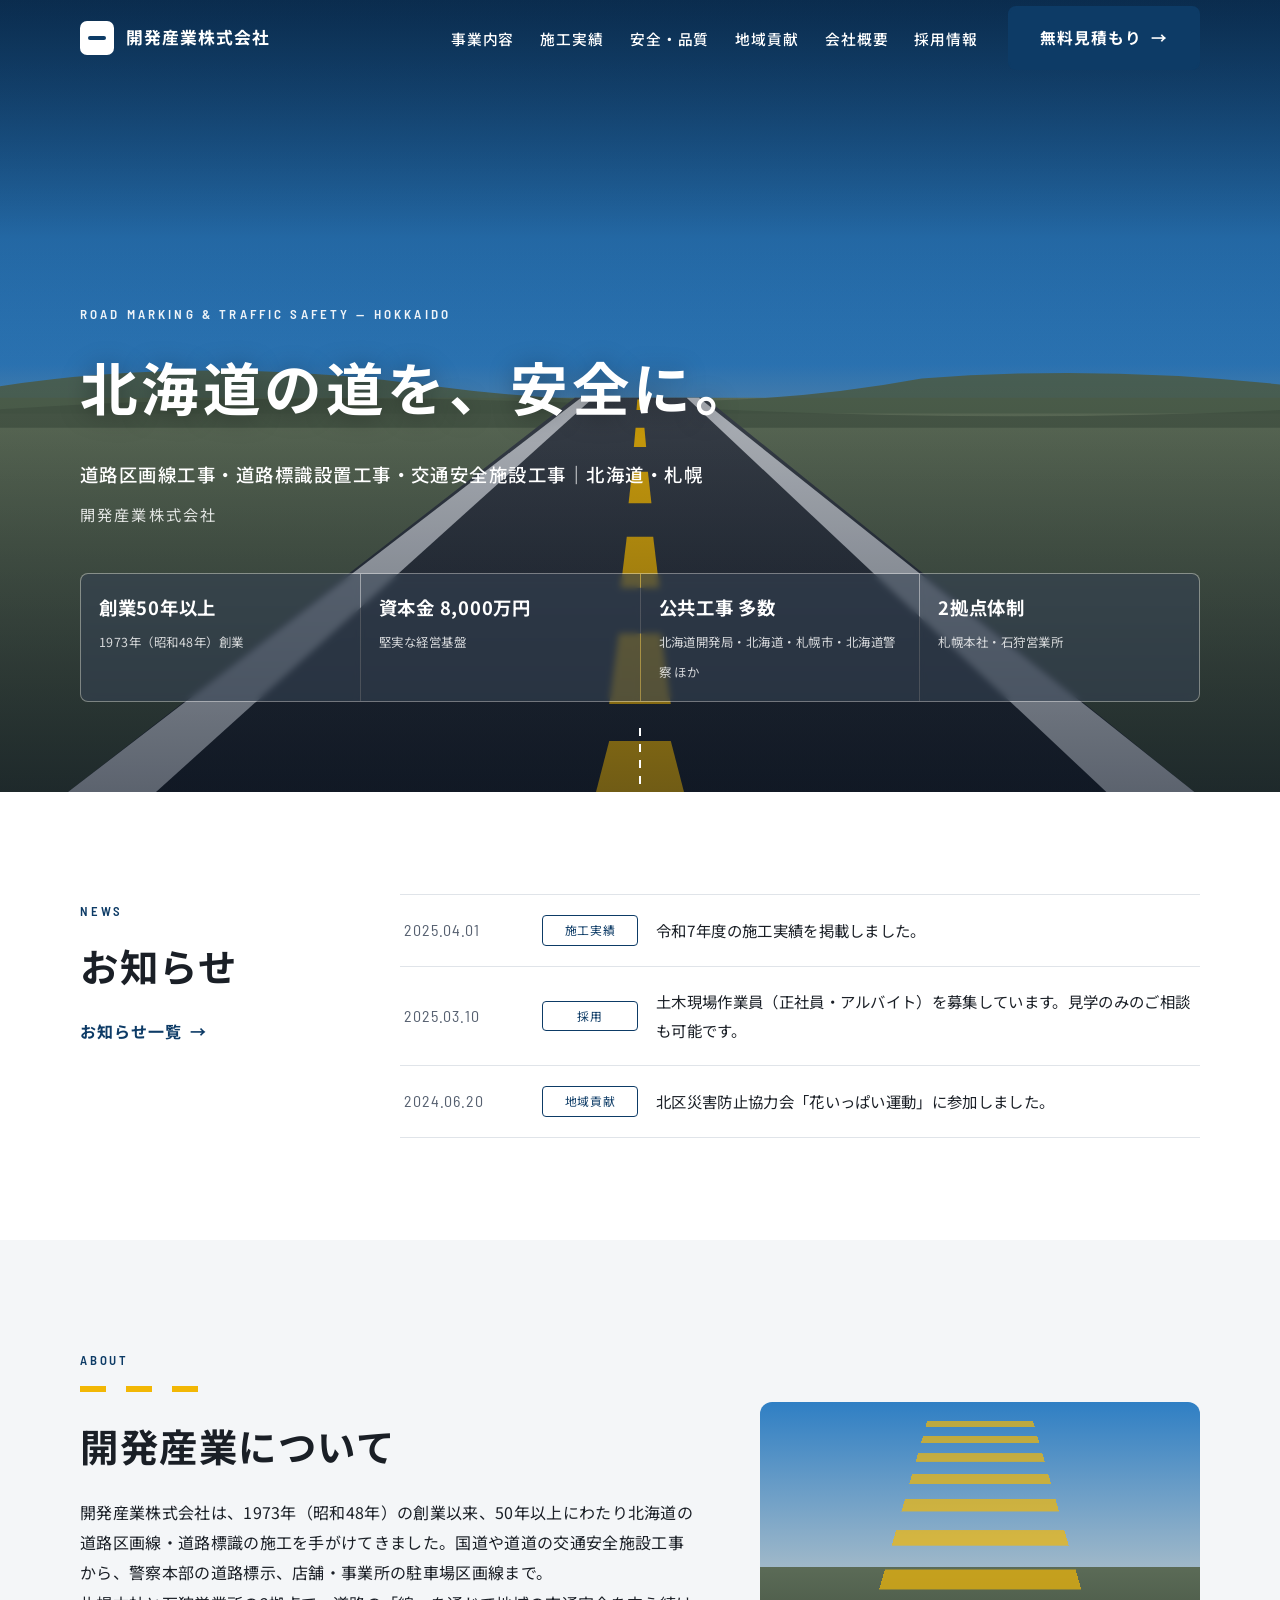
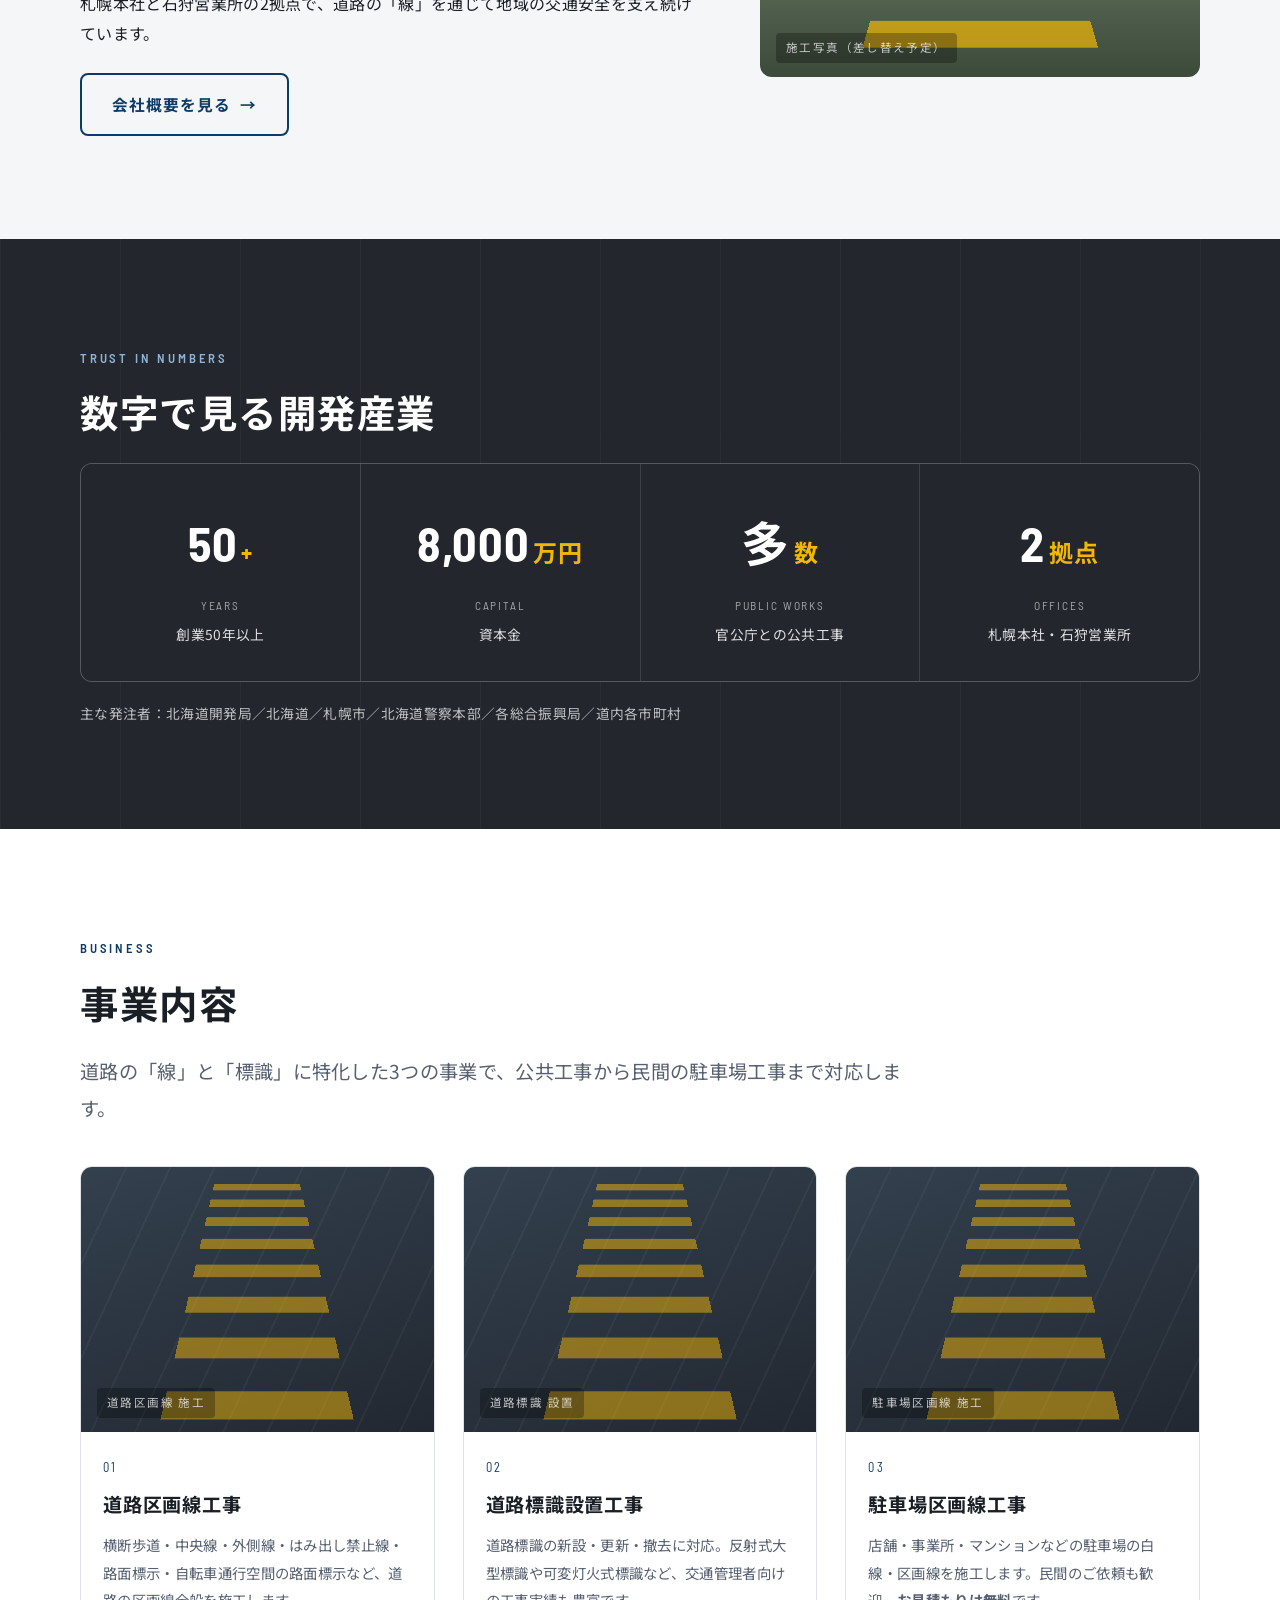
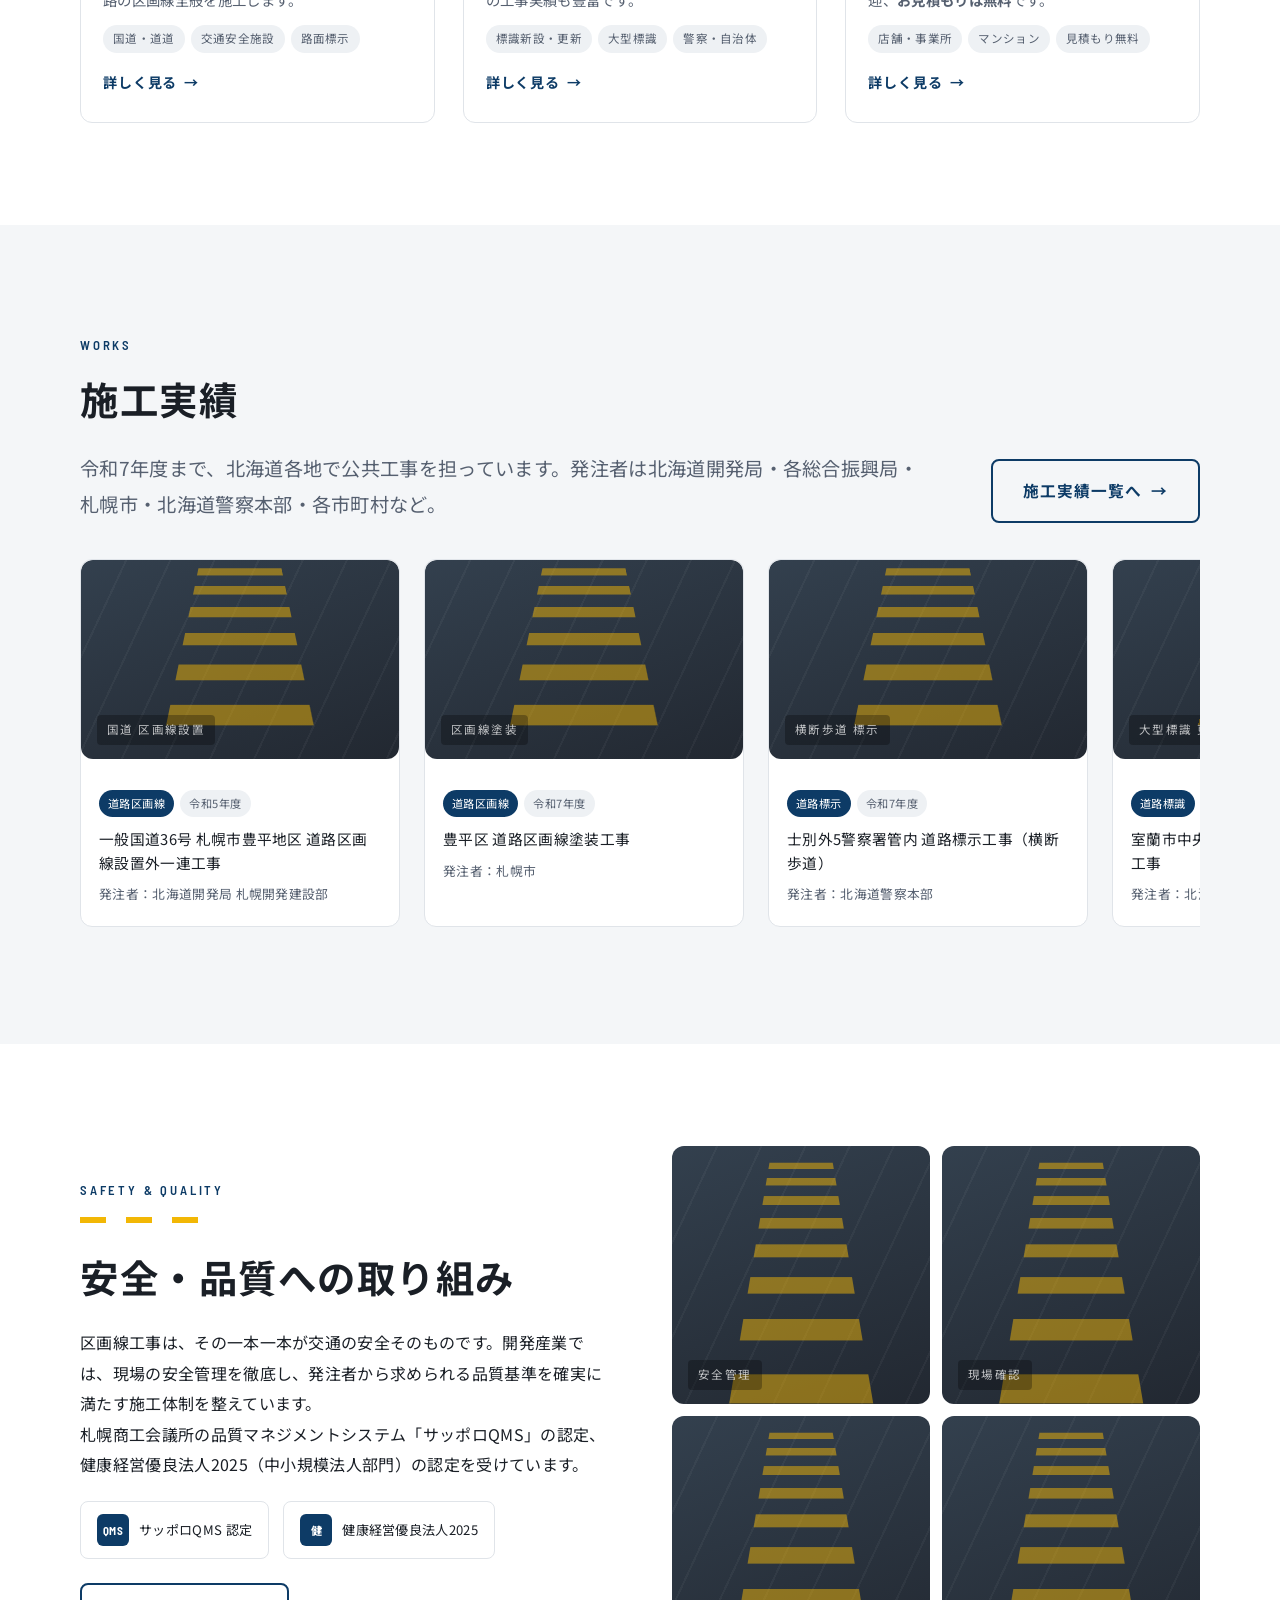
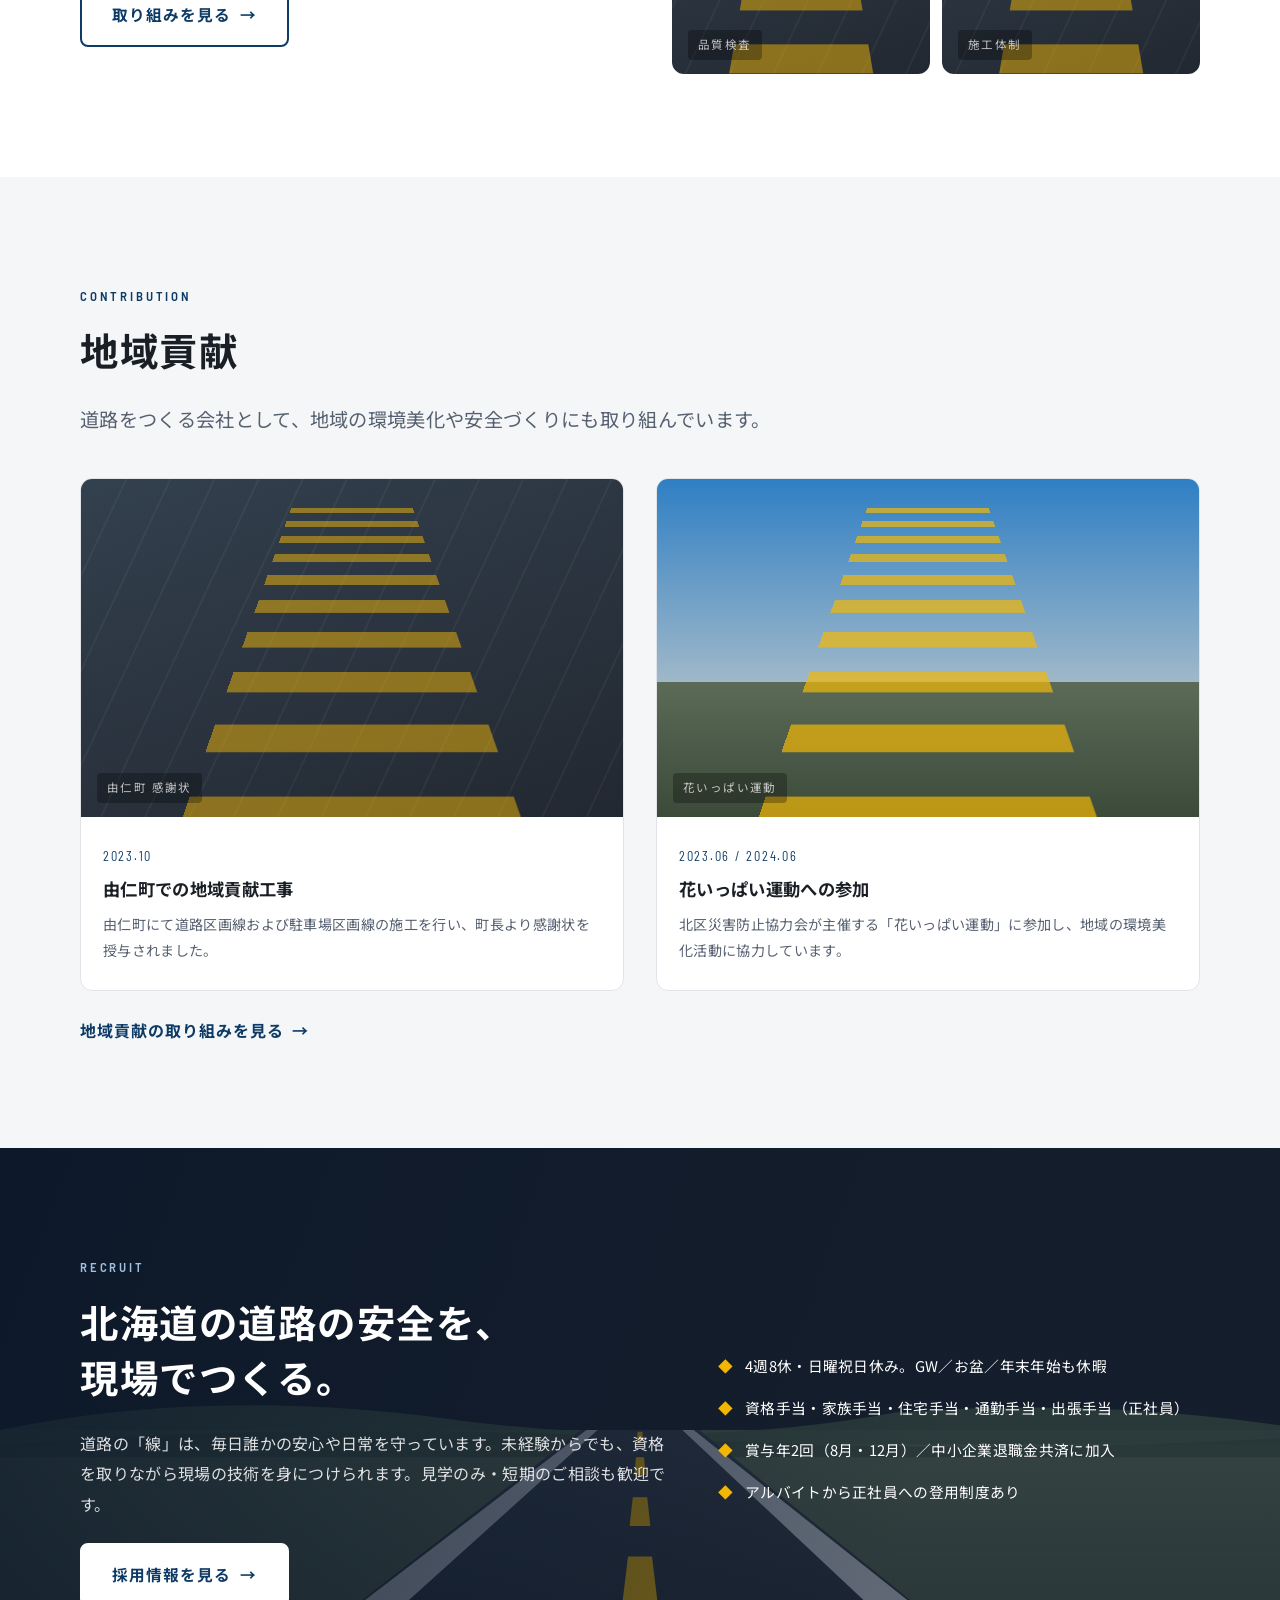
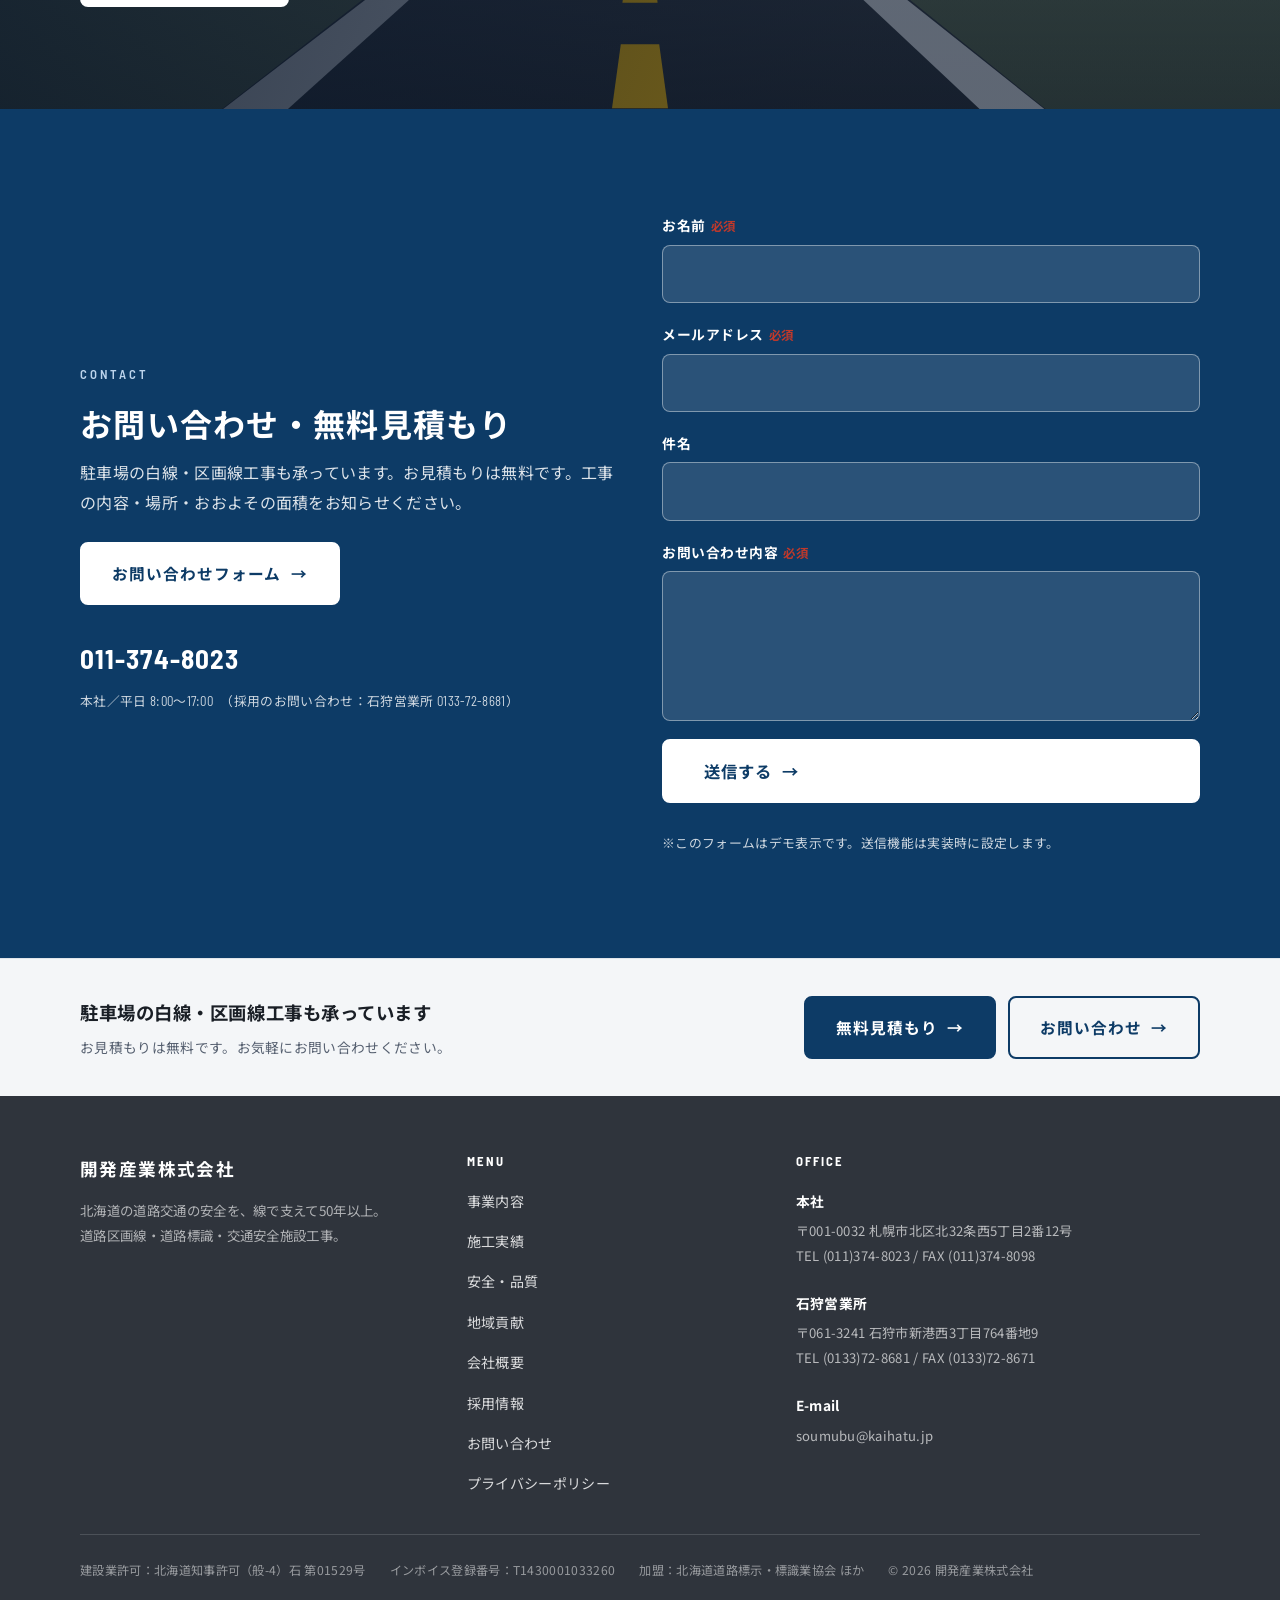
==== index.html @ c60a8283 "Initial commit" ====
<!DOCTYPE html>
<html lang="ja">
<head>
<meta charset="UTF-8">
<meta name="viewport" content="width=device-width, initial-scale=1">
<title>開発産業株式会社｜北海道の道路区画線・道路標識工事｜札幌・石狩</title>
<meta name="description" content="開発産業株式会社は1973年創業、北海道札幌市の道路区画線工事・道路標識設置工事・駐車場区画線工事の専門会社です。北海道開発局・北海道・札幌市・北海道警察など公共工事の実績多数。駐車場の白線工事は見積もり無料。">
<meta property="og:title" content="開発産業株式会社｜北海道の道路区画線・道路標識工事">
<meta property="og:description" content="1973年創業。北海道の道路交通の安全を『線』で支える、道路区画線・道路標識・交通安全施設工事の専門会社。">
<meta property="og:type" content="website">
<link rel="preconnect" href="https://fonts.googleapis.com">
<link rel="preconnect" href="https://fonts.gstatic.com" crossorigin>
<link href="https://fonts.googleapis.com/css2?family=Barlow+Semi+Condensed:wght@500;600;700&family=Noto+Sans+JP:wght@400;500;700&display=swap" rel="stylesheet">
<link rel="stylesheet" href="assets/css/style.css">
<script type="application/ld+json">
{
  "@context":"https://schema.org",
  "@type":"GeneralContractor",
  "name":"開発産業株式会社",
  "foundingDate":"1973-05-01",
  "url":"",
  "email":"soumubu@kaihatu.jp",
  "telephone":"+81-11-374-8023",
  "address":{"@type":"PostalAddress","postalCode":"001-0032","addressRegion":"北海道","addressLocality":"札幌市北区","streetAddress":"北32条西5丁目2番12号"},
  "areaServed":"北海道",
  "knowsAbout":["道路区画線工事","道路標識設置工事","駐車場区画線工事","交通安全施設工事"]
}
</script>
</head>
<body>
<a class="skip-link" href="#main">本文へスキップ</a>

<header class="site-header">
  <div class="container">
    <a class="brand" href="index.html" aria-label="開発産業株式会社 トップページ">
      <span class="brand__mark"><span></span></span>
      <span class="brand__name">開発産業株式会社</span>
    </a>
    <button class="nav-toggle" aria-label="メニューを開く" aria-expanded="false" aria-controls="gnav"><span></span><span></span><span></span></button>
    <nav class="gnav" id="gnav" aria-label="グローバルナビゲーション">
      <ul class="gnav__list">
        <li><a href="business.html">事業内容</a></li>
        <li><a href="works.html">施工実績</a></li>
        <li><a href="safety.html">安全・品質</a></li>
        <li><a href="contribution.html">地域貢献</a></li>
        <li><a href="about.html">会社概要</a></li>
        <li><a href="recruit.html">採用情報</a></li>
      </ul>
      <div class="gnav__cta">
        <a class="btn" href="contact.html">無料見積もり<span class="arw" aria-hidden="true">→</span></a>
      </div>
    </nav>
  </div>
</header>
<div class="nav-scrim" aria-hidden="true"></div>

<main id="main">

  <!-- ===== HERO ===== -->
  <section class="hero">
    <div class="hero__bg" aria-hidden="true">
      <div class="hero__scene hero__scene--a is-active"></div>
      <div class="hero__scene hero__scene--b"></div>
      <div class="hero__scene hero__scene--c"></div>
      <div class="hero__road"></div>
      <div class="hero__scrim"></div>
    </div>
    <div class="container hero__inner">
      <p class="hero__eyebrow">Road marking &amp; Traffic safety — Hokkaido</p>
      <h1 class="hero__title">北海道の道を、安全に。</h1>
      <p class="hero__sub">道路区画線工事・道路標識設置工事・交通安全施設工事｜北海道・札幌</p>
      <p class="hero__company">開発産業株式会社</p>
      <div class="hero__badges">
        <div class="hero__badge"><b>創業50年以上</b><span>1973年（昭和48年）創業</span></div>
        <div class="hero__badge"><b>資本金 8,000万円</b><span>堅実な経営基盤</span></div>
        <div class="hero__badge"><b>公共工事 多数</b><span>北海道開発局・北海道・札幌市・北海道警察 ほか</span></div>
        <div class="hero__badge"><b>2拠点体制</b><span>札幌本社・石狩営業所</span></div>
      </div>
    </div>
    <span class="hero__cue" aria-hidden="true"></span>
  </section>

  <!-- ===== NEWS ===== -->
  <section class="section" aria-labelledby="news-h">
    <div class="container">
      <div class="news">
        <div class="reveal">
          <p class="eyebrow">News</p>
          <h2 class="section-title" id="news-h">お知らせ</h2>
          <a class="textlink" href="#">お知らせ一覧<span class="arw" aria-hidden="true">→</span></a>
        </div>
        <ul class="news__list reveal d1">
          <li><a href="works.html">
            <span class="news__date">2025.04.01</span>
            <span class="news__tag">施工実績</span>
            <span class="news__ttl">令和7年度の施工実績を掲載しました。</span>
          </a></li>
          <li><a href="recruit.html">
            <span class="news__date">2025.03.10</span>
            <span class="news__tag">採用</span>
            <span class="news__ttl">土木現場作業員（正社員・アルバイト）を募集しています。見学のみのご相談も可能です。</span>
          </a></li>
          <li><a href="contribution.html">
            <span class="news__date">2024.06.20</span>
            <span class="news__tag">地域貢献</span>
            <span class="news__ttl">北区災害防止協力会「花いっぱい運動」に参加しました。</span>
          </a></li>
        </ul>
      </div>
    </div>
  </section>

  <!-- ===== ABOUT ===== -->
  <section class="section section--soft" aria-labelledby="about-h">
    <div class="container">
      <div class="split split--7-5">
        <div class="reveal">
          <p class="eyebrow">About</p>
          <div class="roadline" aria-hidden="true"></div>
          <h2 class="section-title" id="about-h">開発産業について</h2>
          <p>開発産業株式会社は、1973年（昭和48年）の創業以来、50年以上にわたり北海道の道路区画線・道路標識の施工を手がけてきました。国道や道道の交通安全施設工事から、警察本部の道路標示、店舗・事業所の駐車場区画線まで。</p>
          <p>札幌本社と石狩営業所の2拠点で、道路の「線」を通じて地域の交通安全を支え続けています。</p>
          <a class="btn btn--outline mt-s" href="about.html">会社概要を見る<span class="arw" aria-hidden="true">→</span></a>
        </div>
        <div class="reveal d1">
          <div class="media media--sky" data-label="施工写真（差し替え予定）"></div>
        </div>
      </div>
    </div>
  </section>

  <!-- ===== NUMBERS ===== -->
  <section class="section numbers" aria-labelledby="num-h">
    <div class="container">
      <div class="reveal">
        <p class="eyebrow" style="color:#8fb3d6">Trust in numbers</p>
        <h2 class="section-title" id="num-h" style="color:#fff">数字で見る開発産業</h2>
      </div>
      <div class="numbers__grid reveal d1">
        <div class="numbers__cell">
          <div class="numbers__num"><span data-count="50">50</span><span class="u">+</span></div>
          <div class="numbers__en">Years</div>
          <div class="numbers__ja">創業50年以上</div>
        </div>
        <div class="numbers__cell">
          <div class="numbers__num"><span data-count="8000">8,000</span><span class="u">万円</span></div>
          <div class="numbers__en">Capital</div>
          <div class="numbers__ja">資本金</div>
        </div>
        <div class="numbers__cell">
          <div class="numbers__num">多<span class="u">数</span></div>
          <div class="numbers__en">Public works</div>
          <div class="numbers__ja">官公庁との公共工事</div>
        </div>
        <div class="numbers__cell">
          <div class="numbers__num"><span data-count="2">2</span><span class="u">拠点</span></div>
          <div class="numbers__en">Offices</div>
          <div class="numbers__ja">札幌本社・石狩営業所</div>
        </div>
      </div>
      <p class="reveal d2" style="margin-top:18px;font-size:.86rem;color:rgba(255,255,255,.7)">主な発注者：北海道開発局／北海道／札幌市／北海道警察本部／各総合振興局／道内各市町村</p>
    </div>
  </section>

  <!-- ===== BUSINESS ===== -->
  <section class="section" aria-labelledby="biz-h">
    <div class="container">
      <div class="reveal">
        <p class="eyebrow">Business</p>
        <h2 class="section-title" id="biz-h">事業内容</h2>
        <p class="lead">道路の「線」と「標識」に特化した3つの事業で、公共工事から民間の駐車場工事まで対応します。</p>
      </div>
      <div class="biz mt-m">
        <article class="biz__card reveal">
          <div class="biz__media"><div class="media" data-label="道路区画線 施工"></div></div>
          <div class="biz__body">
            <span class="biz__no">01</span>
            <h3 class="biz__name">道路区画線工事</h3>
            <p class="biz__desc">横断歩道・中央線・外側線・はみ出し禁止線・路面標示・自転車通行空間の路面標示など、道路の区画線全般を施工します。</p>
            <div class="biz__tags"><span>国道・道道</span><span>交通安全施設</span><span>路面標示</span></div>
            <a class="textlink" href="business.html#marking">詳しく見る<span class="arw" aria-hidden="true">→</span></a>
          </div>
        </article>
        <article class="biz__card reveal d1">
          <div class="biz__media"><div class="media" data-label="道路標識 設置"></div></div>
          <div class="biz__body">
            <span class="biz__no">02</span>
            <h3 class="biz__name">道路標識設置工事</h3>
            <p class="biz__desc">道路標識の新設・更新・撤去に対応。反射式大型標識や可変灯火式標識など、交通管理者向けの工事実績も豊富です。</p>
            <div class="biz__tags"><span>標識新設・更新</span><span>大型標識</span><span>警察・自治体</span></div>
            <a class="textlink" href="business.html#sign">詳しく見る<span class="arw" aria-hidden="true">→</span></a>
          </div>
        </article>
        <article class="biz__card reveal d2">
          <div class="biz__media"><div class="media" data-label="駐車場区画線 施工"></div></div>
          <div class="biz__body">
            <span class="biz__no">03</span>
            <h3 class="biz__name">駐車場区画線工事</h3>
            <p class="biz__desc">店舗・事業所・マンションなどの駐車場の白線・区画線を施工します。民間のご依頼も歓迎、<b>お見積もりは無料</b>です。</p>
            <div class="biz__tags"><span>店舗・事業所</span><span>マンション</span><span>見積もり無料</span></div>
            <a class="textlink" href="business.html#parking">詳しく見る<span class="arw" aria-hidden="true">→</span></a>
          </div>
        </article>
      </div>
    </div>
  </section>

  <!-- ===== WORKS ===== -->
  <section class="section section--soft" aria-labelledby="works-h">
    <div class="container">
      <div class="works__head reveal">
        <div>
          <p class="eyebrow">Works</p>
          <h2 class="section-title" id="works-h">施工実績</h2>
          <p class="lead">令和7年度まで、北海道各地で公共工事を担っています。発注者は北海道開発局・各総合振興局・札幌市・北海道警察本部・各市町村など。</p>
        </div>
        <a class="btn btn--outline" href="works.html">施工実績一覧へ<span class="arw" aria-hidden="true">→</span></a>
      </div>
      <div class="works__scroller reveal d1">
        <article class="work-card">
          <div class="work-card__media"><div class="media" data-label="国道 区画線設置"></div></div>
          <div class="work-card__body">
            <div class="work-card__meta"><span class="tag-cat">道路区画線</span><span class="tag-year">令和5年度</span></div>
            <p class="work-card__title">一般国道36号 札幌市豊平地区 道路区画線設置外一連工事</p>
            <p class="work-card__client">発注者：北海道開発局 札幌開発建設部</p>
          </div>
        </article>
        <article class="work-card">
          <div class="work-card__media"><div class="media" data-label="区画線塗装"></div></div>
          <div class="work-card__body">
            <div class="work-card__meta"><span class="tag-cat">道路区画線</span><span class="tag-year">令和7年度</span></div>
            <p class="work-card__title">豊平区 道路区画線塗装工事</p>
            <p class="work-card__client">発注者：札幌市</p>
          </div>
        </article>
        <article class="work-card">
          <div class="work-card__media"><div class="media" data-label="横断歩道 標示"></div></div>
          <div class="work-card__body">
            <div class="work-card__meta"><span class="tag-cat">道路標示</span><span class="tag-year">令和7年度</span></div>
            <p class="work-card__title">士別外5警察署管内 道路標示工事（横断歩道）</p>
            <p class="work-card__client">発注者：北海道警察本部</p>
          </div>
        </article>
        <article class="work-card">
          <div class="work-card__media"><div class="media" data-label="大型標識 更新"></div></div>
          <div class="work-card__body">
            <div class="work-card__meta"><span class="tag-cat">道路標識</span><span class="tag-year">令和7年度</span></div>
            <p class="work-card__title">室蘭市中央町 反射式大型標識更新その他工事</p>
            <p class="work-card__client">発注者：北海道警察本部</p>
          </div>
        </article>
        <article class="work-card">
          <div class="work-card__media"><div class="media" data-label="交通安全施設"></div></div>
          <div class="work-card__body">
            <div class="work-card__meta"><span class="tag-cat">道路区画線</span><span class="tag-year">令和6年度</span></div>
            <p class="work-card__title">稚内天塩線外 交通安全施設（区画線）工事（純単独）</p>
            <p class="work-card__client">発注者：宗谷総合振興局</p>
          </div>
        </article>
        <article class="work-card">
          <div class="work-card__media"><div class="media" data-label="誘導ブロック"></div></div>
          <div class="work-card__body">
            <div class="work-card__meta"><span class="tag-cat">路面標示</span><span class="tag-year">令和5年度</span></div>
            <p class="work-card__title">舟岡通り線 視覚障がい者誘導ブロック設置工事</p>
            <p class="work-card__client">発注者：伊達市</p>
          </div>
        </article>
      </div>
    </div>
  </section>

  <!-- ===== SAFETY ===== -->
  <section class="section" aria-labelledby="safety-h">
    <div class="container">
      <div class="split">
        <div class="reveal">
          <p class="eyebrow">Safety &amp; Quality</p>
          <div class="roadline" aria-hidden="true"></div>
          <h2 class="section-title" id="safety-h">安全・品質への取り組み</h2>
          <p>区画線工事は、その一本一本が交通の安全そのものです。開発産業では、現場の安全管理を徹底し、発注者から求められる品質基準を確実に満たす施工体制を整えています。</p>
          <p>札幌商工会議所の品質マネジメントシステム「サッポロQMS」の認定、健康経営優良法人2025（中小規模法人部門）の認定を受けています。</p>
          <div class="certs">
            <span class="cert"><span class="cert__ic">QMS</span>サッポロQMS 認定</span>
            <span class="cert"><span class="cert__ic">健</span>健康経営優良法人2025</span>
          </div>
          <a class="btn btn--outline mt-s" href="safety.html">取り組みを見る<span class="arw" aria-hidden="true">→</span></a>
        </div>
        <div class="reveal d1">
          <div class="grid-media-2">
            <div class="media media--sq" data-label="安全管理"></div>
            <div class="media media--sq" data-label="現場確認"></div>
            <div class="media media--sq" data-label="品質検査"></div>
            <div class="media media--sq" data-label="施工体制"></div>
          </div>
        </div>
      </div>
    </div>
  </section>

  <!-- ===== CONTRIBUTION ===== -->
  <section class="section section--soft" aria-labelledby="contrib-h">
    <div class="container">
      <div class="reveal">
        <p class="eyebrow">Contribution</p>
        <h2 class="section-title" id="contrib-h">地域貢献</h2>
        <p class="lead">道路をつくる会社として、地域の環境美化や安全づくりにも取り組んでいます。</p>
      </div>
      <div class="contrib mt-m">
        <article class="contrib__item reveal">
          <div class="media" data-label="由仁町 感謝状"></div>
          <div class="contrib__body">
            <span class="contrib__date">2023.10</span>
            <h3 class="contrib__ttl">由仁町での地域貢献工事</h3>
            <p class="contrib__txt">由仁町にて道路区画線および駐車場区画線の施工を行い、町長より感謝状を授与されました。</p>
          </div>
        </article>
        <article class="contrib__item reveal d1">
          <div class="media media--sky" data-label="花いっぱい運動"></div>
          <div class="contrib__body">
            <span class="contrib__date">2023.06 / 2024.06</span>
            <h3 class="contrib__ttl">花いっぱい運動への参加</h3>
            <p class="contrib__txt">北区災害防止協力会が主催する「花いっぱい運動」に参加し、地域の環境美化活動に協力しています。</p>
          </div>
        </article>
      </div>
      <div class="reveal d2 mt-s"><a class="textlink" href="contribution.html">地域貢献の取り組みを見る<span class="arw" aria-hidden="true">→</span></a></div>
    </div>
  </section>

  <!-- ===== RECRUIT ===== -->
  <section class="section recruit-band" aria-labelledby="recruit-h">
    <div class="container">
      <div class="recruit-band__grid">
        <div class="reveal">
          <p class="eyebrow" style="color:#9fc0e0">Recruit</p>
          <h2 class="section-title" id="recruit-h" style="color:#fff">北海道の道路の安全を、<br>現場でつくる。</h2>
          <p style="color:rgba(255,255,255,.85)">道路の「線」は、毎日誰かの安心や日常を守っています。未経験からでも、資格を取りながら現場の技術を身につけられます。見学のみ・短期のご相談も歓迎です。</p>
          <a class="btn btn--light mt-s" href="recruit.html">採用情報を見る<span class="arw" aria-hidden="true">→</span></a>
        </div>
        <ul class="recruit-points reveal d1">
          <li><span class="mk">◆</span><span>4週8休・日曜祝日休み。GW／お盆／年末年始も休暇</span></li>
          <li><span class="mk">◆</span><span>資格手当・家族手当・住宅手当・通勤手当・出張手当（正社員）</span></li>
          <li><span class="mk">◆</span><span>賞与年2回（8月・12月）／中小企業退職金共済に加入</span></li>
          <li><span class="mk">◆</span><span>アルバイトから正社員への登用制度あり</span></li>
        </ul>
      </div>
    </div>
  </section>

  <!-- ===== CONTACT ===== -->
  <section class="section cta-band" id="contact" aria-labelledby="cta-h">
    <div class="container">
      <div class="cta-band__grid">
        <div class="reveal">
          <p class="eyebrow" style="color:#bcd4ec">Contact</p>
          <h2 id="cta-h">お問い合わせ・無料見積もり</h2>
          <p>駐車場の白線・区画線工事も承っています。お見積もりは無料です。工事の内容・場所・おおよその面積をお知らせください。</p>
          <div class="cta-band__actions">
            <a class="btn btn--light" href="contact.html">お問い合わせフォーム<span class="arw" aria-hidden="true">→</span></a>
          </div>
          <div style="margin-top:28px">
            <div class="cta-phone">
              <b>011-374-8023</b>
              <span>本社／平日 8:00〜17:00　（採用のお問い合わせ：石狩営業所 0133-72-8681）</span>
            </div>
          </div>
        </div>
        <div class="reveal d1">
          <form class="form" action="#" method="post" aria-label="お問い合わせフォーム">
            <div class="form__row">
              <label for="f-name">お名前<span class="req">必須</span></label>
              <input type="text" id="f-name" name="name" autocomplete="name" required>
            </div>
            <div class="form__row">
              <label for="f-email">メールアドレス<span class="req">必須</span></label>
              <input type="email" id="f-email" name="email" autocomplete="email" required>
            </div>
            <div class="form__row">
              <label for="f-subject">件名</label>
              <input type="text" id="f-subject" name="subject">
            </div>
            <div class="form__row">
              <label for="f-message">お問い合わせ内容<span class="req">必須</span></label>
              <textarea id="f-message" name="message" required></textarea>
            </div>
            <button type="submit" class="btn btn--light btn--lg">送信する<span class="arw" aria-hidden="true">→</span></button>
            <p class="form__note" style="color:rgba(255,255,255,.8)">※このフォームはデモ表示です。送信機能は実装時に設定します。</p>
          </form>
        </div>
      </div>
    </div>
  </section>

</main>

<section class="cta-mini">
  <div class="container cta-mini__inner">
    <div class="cta-mini__txt">
      <b>駐車場の白線・区画線工事も承っています</b>
      <span>お見積もりは無料です。お気軽にお問い合わせください。</span>
    </div>
    <div class="cta-mini__btns">
      <a class="btn" href="contact.html">無料見積もり<span class="arw" aria-hidden="true">→</span></a>
      <a class="btn btn--outline" href="contact.html">お問い合わせ<span class="arw" aria-hidden="true">→</span></a>
    </div>
  </div>
</section>

<footer class="site-footer">
  <div class="container">
    <div class="footer-top">
      <div class="footer-brand">
        <div class="footer-brand__name">開発産業株式会社</div>
        <p>北海道の道路交通の安全を、線で支えて50年以上。<br>道路区画線・道路標識・交通安全施設工事。</p>
      </div>
      <nav class="footer-nav" aria-label="フッターナビゲーション">
        <h4>Menu</h4>
        <ul>
          <li><a href="business.html">事業内容</a></li>
          <li><a href="works.html">施工実績</a></li>
          <li><a href="safety.html">安全・品質</a></li>
          <li><a href="contribution.html">地域貢献</a></li>
          <li><a href="about.html">会社概要</a></li>
          <li><a href="recruit.html">採用情報</a></li>
          <li><a href="contact.html">お問い合わせ</a></li>
          <li><a href="privacy.html">プライバシーポリシー</a></li>
        </ul>
      </nav>
      <div class="footer-office">
        <h4>Office</h4>
        <div class="footer-office__block">
          <b>本社</b>
          <p>〒001-0032 札幌市北区北32条西5丁目2番12号<br>TEL (011)374-8023 / FAX (011)374-8098</p>
        </div>
        <div class="footer-office__block">
          <b>石狩営業所</b>
          <p>〒061-3241 石狩市新港西3丁目764番地9<br>TEL (0133)72-8681 / FAX (0133)72-8671</p>
        </div>
        <div class="footer-office__block">
          <b>E-mail</b>
          <p>soumubu@kaihatu.jp</p>
        </div>
      </div>
    </div>
    <div class="footer-bottom">
      <span>建設業許可：北海道知事許可（般-4）石 第01529号</span>
      <span>インボイス登録番号：T1430001033260</span>
      <span>加盟：北海道道路標示・標識業協会 ほか</span>
      <span>&copy; <span data-year>2026</span> 開発産業株式会社</span>
    </div>
  </div>
</footer>

<script src="assets/js/main.js"></script>
</body>
</html>
---- assets/css/style.css ----
/* =============================================================
   開発産業株式会社 — サイト共通スタイル
   デザイン方針: REFERENCE_ANALYSIS.md 18章に準拠
   ベース白 / テキスト濃グレー / アクセント濃紺(信頼・安全)
   路面標示イエローは差し色のみ / 角丸統一 / 余白大きめ
   ============================================================= */

/* ---------- design tokens ---------- */
:root{
  --c-bg:        #ffffff;
  --c-bg-soft:   #f4f6f8;
  --c-bg-softer: #eef1f4;
  --c-text:      #1a1f26;
  --c-text-mut:  #566070;
  --c-line:      #e0e4e9;
  --c-accent:    #0d3b66;   /* 濃紺 = 信頼 / 安全 */
  --c-accent-d:  #09294a;
  --c-link:      #1560bd;
  --c-asphalt:   #23272d;   /* アスファルト調 */
  --c-asphalt-2: #2f343c;
  --c-yellow:    #f2b705;   /* 路面標示イエロー(限定) */

  --maxw: 1200px;
  --radius: 12px;
  --radius-s: 8px;
  --gutter: 20px;

  --space-section: clamp(64px, 8vw, 120px);

  --font-jp: "Noto Sans JP", "Hiragino Kaku Gothic ProN", "Yu Gothic", "Meiryo", sans-serif;
  --font-en: "Barlow Semi Condensed", "Arial Narrow", var(--font-jp);

  --ease: cubic-bezier(.22,1,.36,1);
  --header-h: 76px;
}

*,*::before,*::after{ box-sizing:border-box; }

html{ scroll-behavior:smooth; -webkit-text-size-adjust:100%; }

body{
  margin:0;
  font-family:var(--font-jp);
  font-size:16px;
  line-height:1.9;
  color:var(--c-text);
  background:var(--c-bg);
  letter-spacing:.02em;
  -webkit-font-smoothing:antialiased;
}

img{ max-width:100%; height:auto; display:block; }
a{ color:inherit; text-decoration:none; }
h1,h2,h3,h4{ line-height:1.45; font-weight:700; margin:0; }
p{ margin:0; }
ul{ margin:0; padding:0; list-style:none; }

.skip-link{
  position:absolute; left:12px; top:-60px; z-index:200;
  background:var(--c-accent); color:#fff; padding:10px 18px; border-radius:var(--radius-s);
  transition:top .2s var(--ease);
}
.skip-link:focus{ top:12px; }

/* ---------- layout helpers ---------- */
.container{
  width:100%;
  max-width:var(--maxw);
  margin-inline:auto;
  padding-inline:var(--gutter);
}
@media (min-width:1024px){
  .container{ padding-inline:40px; }
}

.section{ padding-block:var(--space-section); }
.section--soft{ background:var(--c-bg-soft); }

.eyebrow{
  display:inline-block;
  font-family:var(--font-en);
  font-size:.8rem;
  font-weight:600;
  letter-spacing:.22em;
  text-transform:uppercase;
  color:var(--c-accent);
  margin-bottom:14px;
}
.section-title{
  font-size:clamp(1.55rem, 1.05rem + 1.9vw, 2.4rem);
  letter-spacing:.04em;
  margin-bottom:.6em;
}
.lead{
  font-size:clamp(1.02rem, .98rem + .4vw, 1.2rem);
  color:var(--c-text-mut);
  max-width:44em;
}

/* road-line divider (道路センターライン風・限定使用) */
.roadline{
  height:6px; width:0;
  background:repeating-linear-gradient(90deg,var(--c-yellow) 0 26px,transparent 26px 46px);
  transition:width 1.1s var(--ease);
  margin-bottom:26px;
}
.is-visible .roadline,.roadline.is-visible{ width:120px; }

/* ---------- buttons ---------- */
.btn{
  --bg:var(--c-accent); --fg:#fff;
  display:inline-flex; align-items:center; gap:.6em;
  padding:15px 30px;
  font-family:var(--font-jp); font-size:.98rem; font-weight:700;
  letter-spacing:.06em;
  color:var(--fg); background:var(--bg);
  border:2px solid var(--bg); border-radius:var(--radius-s);
  cursor:pointer;
  transition:background .25s var(--ease),transform .25s var(--ease),color .25s var(--ease);
}
.btn .arw{ transition:transform .25s var(--ease); }
.btn:hover{ background:var(--c-accent-d); border-color:var(--c-accent-d); }
.btn:hover .arw{ transform:translateX(4px); }
.btn--outline{ --bg:transparent; --fg:var(--c-accent); border-color:var(--c-accent); }
.btn--outline:hover{ --fg:#fff; background:var(--c-accent); }
.btn--light{ --bg:#fff; --fg:var(--c-accent); border-color:#fff; }
.btn--light:hover{ background:transparent; --fg:#fff; border-color:#fff; }
.btn--lg{ padding:18px 40px; font-size:1.02rem; }

.textlink{
  display:inline-flex; align-items:center; gap:.5em;
  font-weight:700; color:var(--c-accent); letter-spacing:.06em;
}
.textlink .arw{ transition:transform .25s var(--ease); }
.textlink:hover .arw{ transform:translateX(4px); }

/* =============================================================
   HEADER
   ============================================================= */
.site-header{
  position:fixed; inset:0 0 auto 0; z-index:100;
  height:var(--header-h);
  display:flex; align-items:center;
  background:rgba(255,255,255,0);
  transition:background .3s var(--ease),height .3s var(--ease),box-shadow .3s var(--ease);
}
.site-header .container{ display:flex; align-items:center; justify-content:space-between; gap:24px; }
.site-header.is-solid,
.site-header.is-sub{
  background:#fff;
  height:62px;
  box-shadow:0 1px 0 var(--c-line),0 6px 20px rgba(13,59,102,.06);
}

.brand{ display:flex; align-items:center; gap:12px; }
.brand__mark{
  width:34px; height:34px; flex:none;
  border-radius:7px;
  background:var(--c-accent);
  display:grid; place-items:center;
}
.brand__mark span{
  display:block; width:18px; height:4px; border-radius:2px;
  background:var(--c-yellow);
  box-shadow:0 6px 0 #fff, 0 -6px 0 #fff;
}
.brand__name{ font-weight:700; font-size:1.05rem; letter-spacing:.06em; color:var(--c-text); white-space:nowrap; }
.site-header:not(.is-solid):not(.is-sub) .brand__name{ color:#fff; }
.site-header:not(.is-solid):not(.is-sub) .brand__mark{ background:#fff; }
.site-header:not(.is-solid):not(.is-sub) .brand__mark span{ background:var(--c-accent); box-shadow:0 6px 0 #fff,0 -6px 0 #fff; }

.gnav{ display:flex; align-items:center; gap:30px; }
.gnav__list{ display:flex; gap:26px; }
.gnav__list a{
  font-size:.92rem; font-weight:500; letter-spacing:.06em; color:var(--c-text);
  padding:6px 0; position:relative;
}
.site-header:not(.is-solid):not(.is-sub) .gnav__list a{ color:#fff; }
.gnav__list a::after{
  content:""; position:absolute; left:0; right:100%; bottom:0; height:2px;
  background:currentColor; transition:right .28s var(--ease);
}
.gnav__list a:hover::after,.gnav__list a[aria-current="page"]::after{ right:0; }

.nav-toggle{
  display:none;
  width:44px; height:44px; border:0; background:transparent; cursor:pointer;
  flex-direction:column; justify-content:center; gap:6px; padding:0;
}
.nav-toggle span{ display:block; height:2px; width:26px; background:var(--c-text); transition:.3s var(--ease); }
.site-header:not(.is-solid):not(.is-sub) .nav-toggle span{ background:#fff; }

@media (max-width:1023px){
  .nav-toggle{ display:flex; }
  .gnav{
    position:fixed; inset:0 0 0 auto; width:min(84vw,360px);
    background:#fff; flex-direction:column; align-items:stretch; justify-content:flex-start;
    gap:0; padding:88px 28px 32px;
    transform:translateX(100%); transition:transform .35s var(--ease);
    box-shadow:-20px 0 50px rgba(0,0,0,.15);
  }
  body.nav-open .gnav{ transform:translateX(0); }
  .gnav__list{ flex-direction:column; gap:0; }
  .gnav__list a{ color:var(--c-text) !important; padding:16px 4px; border-bottom:1px solid var(--c-line); font-size:1rem; }
  .gnav__list a::after{ display:none; }
  .gnav__cta{ margin-top:24px; display:flex; flex-direction:column; gap:12px; }
  .gnav__cta .btn{ justify-content:center; }
  body.nav-open{ overflow:hidden; }
  .nav-scrim{ position:fixed; inset:0; background:rgba(10,20,35,.45); opacity:0; visibility:hidden; transition:.3s; z-index:99; }
  body.nav-open .nav-scrim{ opacity:1; visibility:visible; }
}

/* =============================================================
   HERO (TOP)
   ============================================================= */
.hero{
  position:relative; min-height:88vh; display:flex; align-items:flex-end;
  padding-top:var(--header-h); overflow:hidden;
  color:#fff;
}
.hero__bg{ position:absolute; inset:0; z-index:0; }
.hero__scene{
  position:absolute; inset:0; opacity:0;
  background-size:cover; background-position:center bottom;
  animation:heroZoom 20s linear infinite alternate;
  transition:opacity 1.2s var(--ease);
}
.hero__scene.is-active{ opacity:1; }
.hero__scene--a{ background-image:linear-gradient(180deg,#123a6b 0%,#1f5c9c 45%,#6f86a0 62%,transparent 62%); }
.hero__scene--b{ background-image:linear-gradient(180deg,#0d3b66 0%,#2f7fc4 46%,#9fb8c9 62%,transparent 62%); }
.hero__scene--c{ background-image:linear-gradient(180deg,#0a1f3a 0%,#274c78 38%,#c98a4b 60%,transparent 60%); }
.hero__road{ position:absolute; inset:0; background:url("../img/hero-road.svg") center bottom/cover no-repeat; }
.hero__scrim{ position:absolute; inset:0; background:linear-gradient(180deg,rgba(6,17,34,.35) 0%,rgba(6,17,34,0) 30%,rgba(6,17,34,.55) 100%); z-index:1; }

@keyframes heroZoom{ from{ transform:scale(1); } to{ transform:scale(1.07); } }

.hero__inner{ position:relative; z-index:2; width:100%; padding-bottom:clamp(48px,7vw,96px); }
.hero__eyebrow{
  font-family:var(--font-en); letter-spacing:.24em; text-transform:uppercase;
  font-size:.82rem; font-weight:600; margin-bottom:18px; opacity:.92;
}
.hero__title{
  font-size:clamp(2rem, 1.1rem + 3.7vw, 3.6rem);
  letter-spacing:.06em; text-shadow:0 2px 24px rgba(0,0,0,.35);
  margin-bottom:.5em;
}
.hero__sub{ font-size:clamp(.95rem,.9rem + .4vw,1.15rem); font-weight:500; letter-spacing:.08em; margin-bottom:.4em; }
.hero__company{ font-size:.95rem; letter-spacing:.14em; opacity:.85; }

.hero__badges{
  display:grid; grid-template-columns:repeat(4,1fr); gap:1px;
  margin-top:clamp(28px,4vw,44px);
  background:rgba(255,255,255,.22);
  border:1px solid rgba(255,255,255,.22); border-radius:var(--radius-s);
  overflow:hidden;
}
.hero__badge{ background:rgba(9,25,45,.5); backdrop-filter:blur(3px); padding:16px 18px; }
.hero__badge b{ display:block; font-size:1.15rem; font-weight:700; letter-spacing:.04em; }
.hero__badge span{ font-size:.78rem; color:rgba(255,255,255,.8); letter-spacing:.04em; }

.hero__cue{
  position:absolute; left:50%; bottom:0; z-index:2;
  width:2px; height:64px; transform:translateX(-50%);
  background:repeating-linear-gradient(180deg,#fff 0 8px,transparent 8px 16px);
  animation:cueMove 1.8s linear infinite;
}
@keyframes cueMove{ from{ background-position:0 0; } to{ background-position:0 16px; } }

@media (max-width:700px){
  .hero{ min-height:86vh; }
  .hero__badges{ grid-template-columns:repeat(2,1fr); }
}

/* =============================================================
   PAGE HERO (下層)
   ============================================================= */
.page-hero{
  position:relative; padding:calc(var(--header-h) + 56px) 0 56px;
  background:var(--c-asphalt) url("../img/hero-road.svg") center/cover no-repeat;
  color:#fff; overflow:hidden;
}
.page-hero::after{ content:""; position:absolute; inset:0; background:linear-gradient(180deg,rgba(9,20,38,.72),rgba(9,20,38,.55)); }
.page-hero .container{ position:relative; z-index:1; }
.page-hero__en{ font-family:var(--font-en); letter-spacing:.24em; text-transform:uppercase; font-size:.82rem; color:rgba(255,255,255,.8); }
.page-hero__title{ font-size:clamp(1.7rem,1.2rem + 2.4vw,2.7rem); letter-spacing:.06em; margin-top:6px; }

.breadcrumb{ padding:16px 0; font-size:.82rem; color:var(--c-text-mut); }
.breadcrumb a:hover{ color:var(--c-accent); }
.breadcrumb span{ margin:0 .5em; }

/* =============================================================
   NEWS
   ============================================================= */
.news{ display:grid; grid-template-columns:280px 1fr; gap:40px; }
.news__list li{ border-top:1px solid var(--c-line); }
.news__list li:last-child{ border-bottom:1px solid var(--c-line); }
.news__list a{ display:grid; grid-template-columns:120px 96px 1fr; gap:18px; align-items:center; padding:20px 4px; transition:background .2s; }
.news__list a:hover{ background:var(--c-bg-soft); }
.news__date{ font-family:var(--font-en); color:var(--c-text-mut); letter-spacing:.06em; }
.news__tag{ font-size:.74rem; text-align:center; padding:3px 0; border:1px solid var(--c-accent); color:var(--c-accent); border-radius:4px; letter-spacing:.06em; }
.news__ttl{ font-size:.96rem; }
@media (max-width:860px){
  .news{ grid-template-columns:1fr; gap:24px; }
  .news__list a{ grid-template-columns:96px 1fr; grid-template-areas:"date tag" "ttl ttl"; row-gap:8px; }
  .news__date{ grid-area:date; } .news__tag{ grid-area:tag; width:88px; } .news__ttl{ grid-area:ttl; }
}

/* =============================================================
   ABOUT / 2カラム
   ============================================================= */
.split{ display:grid; grid-template-columns:1fr 1fr; gap:clamp(32px,5vw,72px); align-items:center; }
.split--7-5{ grid-template-columns:7fr 5fr; }
.split__media{ position:relative; border-radius:var(--radius); overflow:hidden; }
@media (max-width:860px){ .split,.split--7-5{ grid-template-columns:1fr; } }

/* media placeholder (道路モチーフ / 実写差し替え前提) */
.media{
  position:relative; aspect-ratio:16/10; border-radius:var(--radius); overflow:hidden;
  background:
    repeating-linear-gradient(115deg,rgba(255,255,255,.04) 0 2px,transparent 2px 40px),
    linear-gradient(160deg,#33404e 0%,#222831 100%);
}
.media::before{
  content:""; position:absolute; left:50%; bottom:-10%; width:34%; height:150%;
  transform:translateX(-50%) perspective(420px) rotateX(58deg);
  background:repeating-linear-gradient(180deg,var(--c-yellow) 0 22px,transparent 22px 52px);
  opacity:.5;
}
.media::after{
  content:attr(data-label);
  position:absolute; left:16px; bottom:14px;
  font-size:.72rem; letter-spacing:.12em; color:rgba(255,255,255,.72);
  background:rgba(0,0,0,.28); padding:4px 10px; border-radius:4px;
}
.media--sky{ background:linear-gradient(180deg,#2f7fc4,#9fb8c9 60%,#5b6b57 60%,#3c4a3a); }
.media--sky::before{ opacity:.7; }
.media--tall{ aspect-ratio:4/5; }
.media--wide{ aspect-ratio:21/9; }
.media--sq{ aspect-ratio:1/1; }

/* =============================================================
   NUMBERS (dark band)
   ============================================================= */
.numbers{
  background:var(--c-asphalt);
  background-image:repeating-linear-gradient(90deg,rgba(255,255,255,.03) 0 1px,transparent 1px 120px);
  color:#fff;
}
.numbers__grid{ display:grid; grid-template-columns:repeat(4,1fr); gap:1px; background:rgba(255,255,255,.12); border:1px solid rgba(255,255,255,.12); border-radius:var(--radius); overflow:hidden; }
.numbers__cell{ background:var(--c-asphalt); padding:34px 24px; text-align:center; }
.numbers__num{ font-family:var(--font-en); font-size:clamp(2rem,1.4rem + 2vw,3rem); font-weight:700; letter-spacing:.02em; color:#fff; }
.numbers__num .u{ font-size:.5em; margin-left:.15em; color:var(--c-yellow); }
.numbers__en{ font-family:var(--font-en); letter-spacing:.16em; text-transform:uppercase; font-size:.72rem; color:rgba(255,255,255,.6); margin-top:6px; }
.numbers__ja{ font-size:.86rem; color:rgba(255,255,255,.85); margin-top:4px; }
@media (max-width:860px){ .numbers__grid{ grid-template-columns:repeat(2,1fr); } }

/* =============================================================
   BUSINESS cards
   ============================================================= */
.biz{ display:grid; grid-template-columns:repeat(3,1fr); gap:28px; }
.biz__card{
  border:1px solid var(--c-line); border-radius:var(--radius); overflow:hidden; background:#fff;
  display:flex; flex-direction:column;
  transition:box-shadow .3s var(--ease),transform .3s var(--ease);
}
.biz__card:hover{ box-shadow:0 20px 44px rgba(13,59,102,.12); transform:translateY(-4px); }
.biz__media{ aspect-ratio:4/3; overflow:hidden; }
.biz__media .media{ height:100%; aspect-ratio:auto; border-radius:0; transition:transform .5s var(--ease); }
.biz__card:hover .biz__media .media{ transform:scale(1.04); }
.biz__body{ padding:24px 22px 26px; display:flex; flex-direction:column; gap:12px; flex:1; }
.biz__no{ font-family:var(--font-en); font-size:.78rem; letter-spacing:.2em; color:var(--c-accent); }
.biz__name{ font-size:1.2rem; letter-spacing:.04em; }
.biz__desc{ font-size:.9rem; color:var(--c-text-mut); flex:1; }
.biz__tags{ display:flex; flex-wrap:wrap; gap:6px; }
.biz__tags span{ font-size:.72rem; background:var(--c-bg-softer); color:var(--c-text-mut); padding:3px 10px; border-radius:999px; }
.biz__card .textlink{ margin-top:4px; font-size:.88rem; }
@media (max-width:860px){ .biz{ grid-template-columns:1fr; } }

/* =============================================================
   WORKS
   ============================================================= */
.works__head{ display:flex; align-items:flex-end; justify-content:space-between; gap:24px; margin-bottom:36px; }
.works__scroller{ display:grid; grid-auto-flow:column; grid-auto-columns:320px; gap:24px; overflow-x:auto; padding-bottom:14px; scroll-snap-type:x mandatory; }
.works__scroller::-webkit-scrollbar{ height:6px; }
.works__scroller::-webkit-scrollbar-thumb{ background:var(--c-line); border-radius:99px; }
.work-card{ scroll-snap-align:start; border:1px solid var(--c-line); border-radius:var(--radius); overflow:hidden; background:#fff; }
.work-card__media{ aspect-ratio:3/2; }
.work-card__body{ padding:18px 18px 20px; }
.work-card__meta{ display:flex; flex-wrap:wrap; gap:6px; margin-bottom:10px; }
.work-card__meta span{ font-size:.7rem; padding:3px 9px; border-radius:999px; letter-spacing:.04em; }
.tag-cat{ background:var(--c-accent); color:#fff; }
.tag-year{ background:var(--c-bg-softer); color:var(--c-text-mut); }
.work-card__title{ font-size:.92rem; line-height:1.6; }
.work-card__client{ margin-top:8px; font-size:.8rem; color:var(--c-text-mut); }
@media (max-width:860px){
  .works__head{ flex-direction:column; align-items:flex-start; gap:14px; }
  .works__scroller{ grid-auto-columns:82%; }
}

/* works page: grid + filter */
.filterbar{ display:flex; flex-wrap:wrap; gap:10px; margin-bottom:36px; }
.filterbar button{
  font:inherit; font-size:.85rem; letter-spacing:.04em;
  padding:9px 18px; border:1px solid var(--c-line); background:#fff; border-radius:999px; cursor:pointer;
  transition:.2s var(--ease);
}
.filterbar button[aria-pressed="true"]{ background:var(--c-accent); color:#fff; border-color:var(--c-accent); }
.works-grid{ display:grid; grid-template-columns:repeat(3,1fr); gap:26px; }
@media (max-width:900px){ .works-grid{ grid-template-columns:repeat(2,1fr); } }
@media (max-width:600px){ .works-grid{ grid-template-columns:1fr; } }
.year-block{ margin-top:56px; }
.year-block:first-of-type{ margin-top:0; }
.year-block__ttl{ font-family:var(--font-en); font-size:1.4rem; letter-spacing:.1em; color:var(--c-accent); border-bottom:2px solid var(--c-line); padding-bottom:10px; margin-bottom:26px; }

/* =============================================================
   SAFETY
   ============================================================= */
.certs{ display:flex; flex-wrap:wrap; gap:14px; margin-top:22px; }
.cert{ display:flex; align-items:center; gap:10px; border:1px solid var(--c-line); border-radius:var(--radius-s); padding:12px 16px; font-size:.82rem; }
.cert__ic{ width:32px; height:32px; border-radius:6px; background:var(--c-accent); display:grid; place-items:center; color:#fff; font-family:var(--font-en); font-size:.7rem; font-weight:700; }
.grid-media-3{ display:grid; grid-template-columns:repeat(3,1fr); gap:12px; }
.grid-media-2{ display:grid; grid-template-columns:repeat(2,1fr); gap:12px; }
@media (max-width:700px){ .grid-media-3{ grid-template-columns:1fr 1fr; } }

/* =============================================================
   CONTRIBUTION
   ============================================================= */
.contrib{ display:grid; grid-template-columns:1fr 1fr; gap:32px; }
.contrib__item{ border:1px solid var(--c-line); border-radius:var(--radius); overflow:hidden; background:#fff; }
.contrib__item .media{ aspect-ratio:16/10; border-radius:0; }
.contrib__body{ padding:22px 22px 26px; }
.contrib__date{ font-family:var(--font-en); font-size:.78rem; letter-spacing:.14em; color:var(--c-accent); }
.contrib__ttl{ font-size:1.08rem; margin:6px 0 10px; }
.contrib__txt{ font-size:.88rem; color:var(--c-text-mut); }
@media (max-width:860px){ .contrib{ grid-template-columns:1fr; } }

.timeline{ border-left:2px solid var(--c-line); margin-left:8px; }
.timeline li{ position:relative; padding:0 0 34px 30px; }
.timeline li::before{ content:""; position:absolute; left:-9px; top:4px; width:16px; height:16px; border-radius:50%; background:var(--c-accent); border:3px solid #fff; }
.timeline time{ font-family:var(--font-en); font-size:.82rem; letter-spacing:.1em; color:var(--c-accent); }
.timeline h3{ font-size:1rem; margin:4px 0 6px; }
.timeline p{ font-size:.88rem; color:var(--c-text-mut); }

/* =============================================================
   RECRUIT band
   ============================================================= */
.recruit-band{
  position:relative; color:#fff; overflow:hidden;
  background:var(--c-asphalt) url("../img/hero-road.svg") center/cover no-repeat;
}
.recruit-band::after{ content:""; position:absolute; inset:0; background:linear-gradient(110deg,rgba(9,22,42,.85) 0%,rgba(9,22,42,.55) 70%); }
.recruit-band .container{ position:relative; z-index:1; }
.recruit-band__grid{ display:grid; grid-template-columns:1.1fr .9fr; gap:48px; align-items:center; }
.recruit-points{ display:grid; gap:14px; }
.recruit-points li{ display:flex; gap:12px; align-items:flex-start; font-size:.92rem; }
.recruit-points .mk{ color:var(--c-yellow); font-weight:700; flex:none; }
@media (max-width:860px){ .recruit-band__grid{ grid-template-columns:1fr; gap:28px; } }

/* =============================================================
   CONTACT / CTA
   ============================================================= */
.cta-band{ background:var(--c-accent); color:#fff; }
.cta-band__grid{ display:grid; grid-template-columns:1fr 1fr; gap:44px; align-items:center; }
.cta-band h2{ font-size:clamp(1.4rem,1.1rem + 1.4vw,2rem); letter-spacing:.04em; }
.cta-band p{ margin-top:10px; color:rgba(255,255,255,.86); }
.cta-band__actions{ display:flex; flex-wrap:wrap; gap:14px; margin-top:24px; }
.cta-phone{ font-family:var(--font-en); }
.cta-phone b{ font-size:1.7rem; letter-spacing:.04em; display:block; }
.cta-phone span{ font-size:.8rem; color:rgba(255,255,255,.8); }
@media (max-width:860px){ .cta-band__grid{ grid-template-columns:1fr; gap:22px; } }

/* mini CTA (全ページ フッター直上) */
.cta-mini{ background:var(--c-bg-soft); border-top:1px solid var(--c-line); }
.cta-mini__inner{ display:flex; align-items:center; justify-content:space-between; gap:24px; flex-wrap:wrap; padding-block:36px; }
.cta-mini__txt b{ font-size:1.15rem; letter-spacing:.03em; }
.cta-mini__txt span{ display:block; font-size:.86rem; color:var(--c-text-mut); margin-top:4px; }
.cta-mini__btns{ display:flex; gap:12px; flex-wrap:wrap; }

/* =============================================================
   FORM
   ============================================================= */
.form{ display:grid; gap:18px; max-width:640px; }
.form__row{ display:grid; gap:6px; }
.form label{ font-size:.86rem; font-weight:700; letter-spacing:.04em; }
.form label .req{ color:#c0392b; font-size:.78rem; margin-left:.4em; }
.form input,.form textarea{
  font:inherit; padding:13px 14px; border:1px solid var(--c-line); border-radius:var(--radius-s);
  background:#fff; width:100%; transition:border-color .2s;
}
.form input:focus,.form textarea:focus{ outline:2px solid var(--c-accent); outline-offset:1px; border-color:var(--c-accent); }
.form textarea{ min-height:150px; resize:vertical; }
.cta-band .form input,.cta-band .form textarea{ border-color:rgba(255,255,255,.4); background:rgba(255,255,255,.12); color:#fff; }
.cta-band .form input::placeholder,.cta-band .form textarea::placeholder{ color:rgba(255,255,255,.7); }
.form__note{ font-size:.8rem; color:var(--c-text-mut); }

/* =============================================================
   TABLES (会社概要 / 採用)
   ============================================================= */
.dl-table{ width:100%; border-collapse:collapse; }
.dl-table th,.dl-table td{ text-align:left; padding:16px 18px; border-bottom:1px solid var(--c-line); vertical-align:top; font-size:.92rem; }
.dl-table th{ width:220px; font-weight:700; background:var(--c-bg-soft); letter-spacing:.04em; }
@media (max-width:640px){
  .dl-table th,.dl-table td{ display:block; width:100%; border:0; padding:10px 14px; }
  .dl-table th{ padding-bottom:2px; }
  .dl-table tr{ display:block; border-bottom:1px solid var(--c-line); padding:8px 0; }
}
.compare-table{ width:100%; border-collapse:collapse; font-size:.9rem; }
.compare-table th,.compare-table td{ border:1px solid var(--c-line); padding:14px 16px; text-align:left; vertical-align:top; }
.compare-table thead th{ background:var(--c-accent); color:#fff; text-align:center; }
.compare-table tbody th{ background:var(--c-bg-soft); white-space:nowrap; }
.table-scroll{ overflow-x:auto; }

/* =============================================================
   FOOTER
   ============================================================= */
.site-footer{ background:var(--c-asphalt-2); color:rgba(255,255,255,.82); padding-block:56px 28px; }
.site-footer a:hover{ color:#fff; }
.footer-top{ display:grid; grid-template-columns:1.2fr 1fr 1.4fr; gap:40px; padding-bottom:36px; border-bottom:1px solid rgba(255,255,255,.14); }
.footer-brand__name{ color:#fff; font-size:1.1rem; font-weight:700; letter-spacing:.08em; }
.footer-brand p{ font-size:.84rem; margin-top:12px; color:rgba(255,255,255,.62); }
.footer-nav h4,.footer-office h4{ color:#fff; font-size:.8rem; letter-spacing:.16em; text-transform:uppercase; font-family:var(--font-en); margin-bottom:14px; }
.footer-nav ul{ display:grid; gap:10px; }
.footer-nav a{ font-size:.88rem; }
.footer-office__block+ .footer-office__block{ margin-top:18px; }
.footer-office b{ color:#fff; font-weight:700; font-size:.86rem; }
.footer-office p{ font-size:.82rem; color:rgba(255,255,255,.66); margin-top:4px; }
.footer-bottom{ padding-top:24px; display:flex; flex-wrap:wrap; gap:8px 24px; font-size:.76rem; color:rgba(255,255,255,.5); }
@media (max-width:860px){ .footer-top{ grid-template-columns:1fr; gap:28px; } }

/* =============================================================
   reveal on scroll
   ============================================================= */
.reveal{ opacity:0; transform:translateY(26px); transition:opacity .7s var(--ease),transform .7s var(--ease); }
.reveal.is-visible{ opacity:1; transform:none; }
.reveal.d1{ transition-delay:.08s; }
.reveal.d2{ transition-delay:.16s; }
.reveal.d3{ transition-delay:.24s; }

@media (prefers-reduced-motion:reduce){
  *,*::before,*::after{ animation-duration:.001s !important; animation-iteration-count:1 !important; transition-duration:.001s !important; }
  .reveal{ opacity:1; transform:none; }
  html{ scroll-behavior:auto; }
}

/* generic prose */
.prose h2{ font-size:1.5rem; margin:2em 0 .8em; letter-spacing:.03em; }
.prose h2:first-child{ margin-top:0; }
.prose h3{ font-size:1.15rem; margin:1.6em 0 .5em; }
.prose p{ margin:1em 0; }
.prose ul{ list-style:disc; padding-left:1.4em; margin:1em 0; }
.prose ul li{ margin:.4em 0; }
.stack-lg > * + *{ margin-top:var(--space-section); }
.mt-s{ margin-top:24px; } .mt-m{ margin-top:40px; }
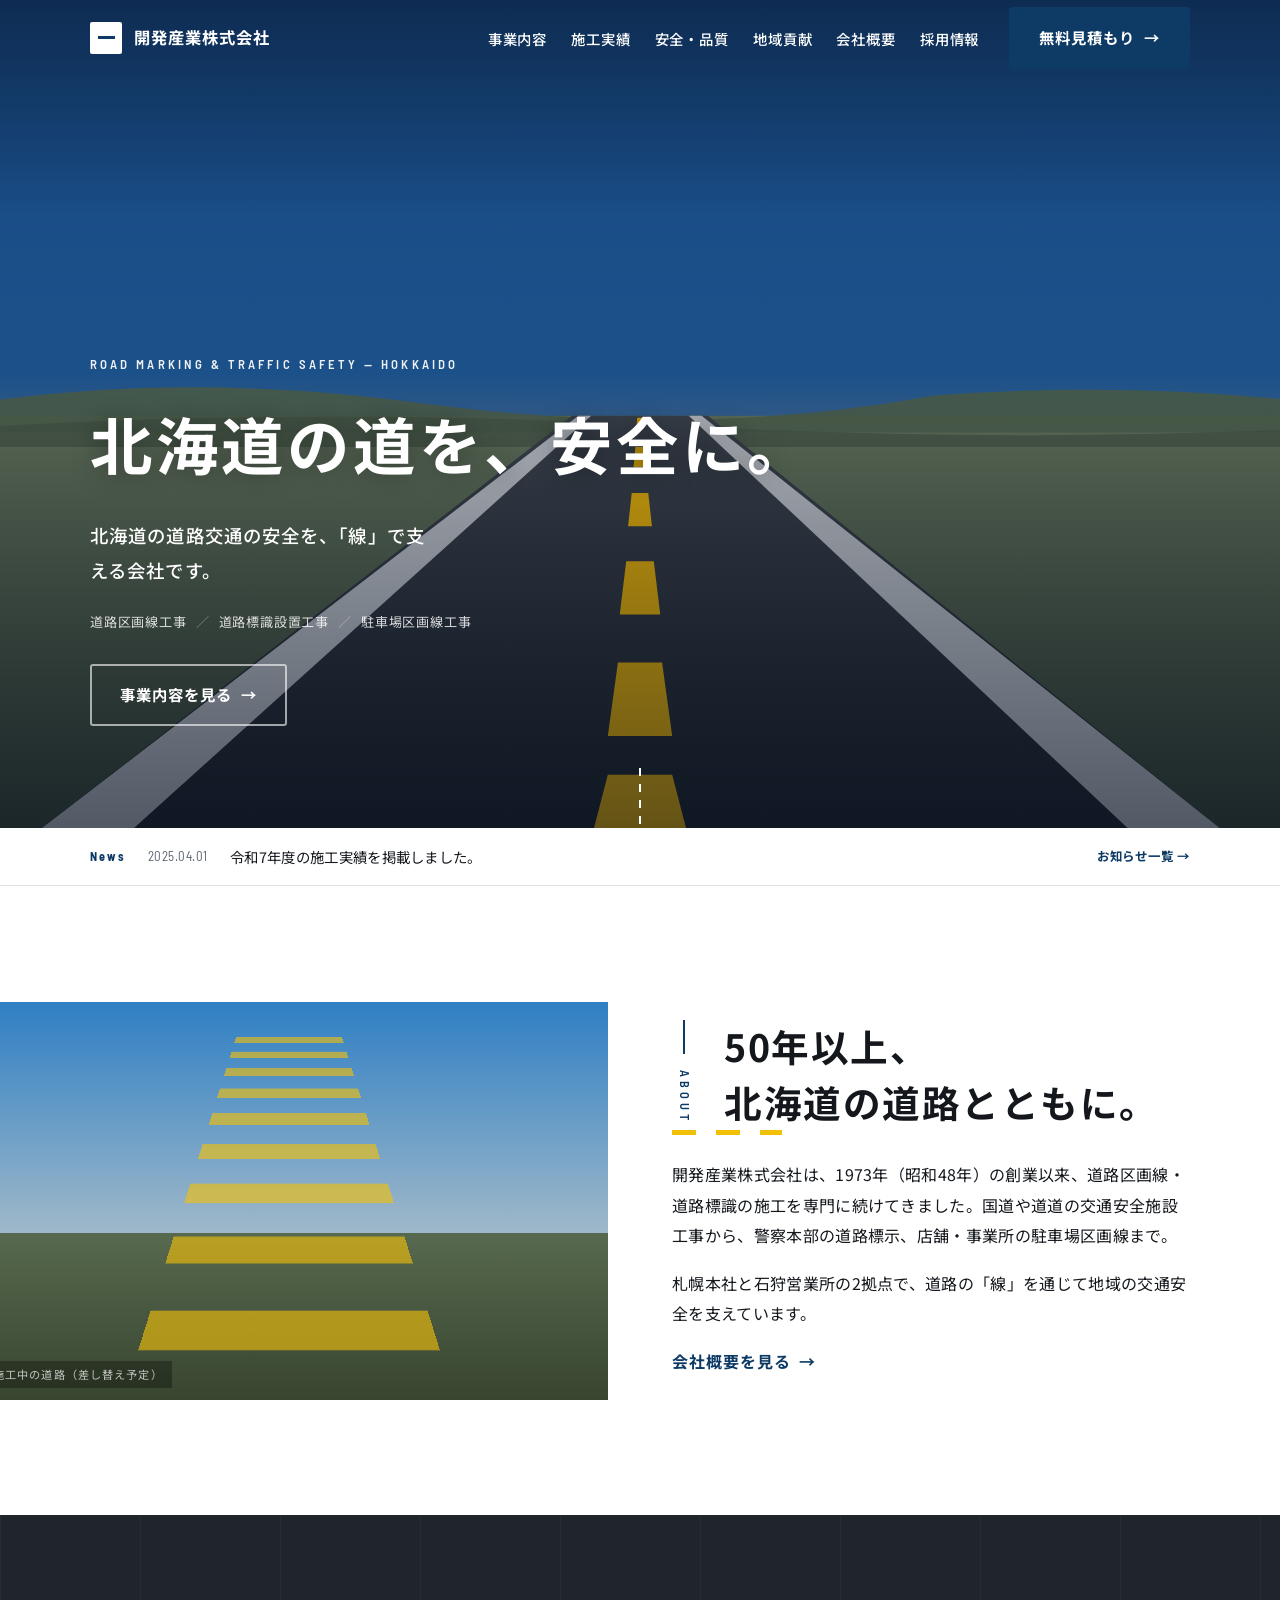
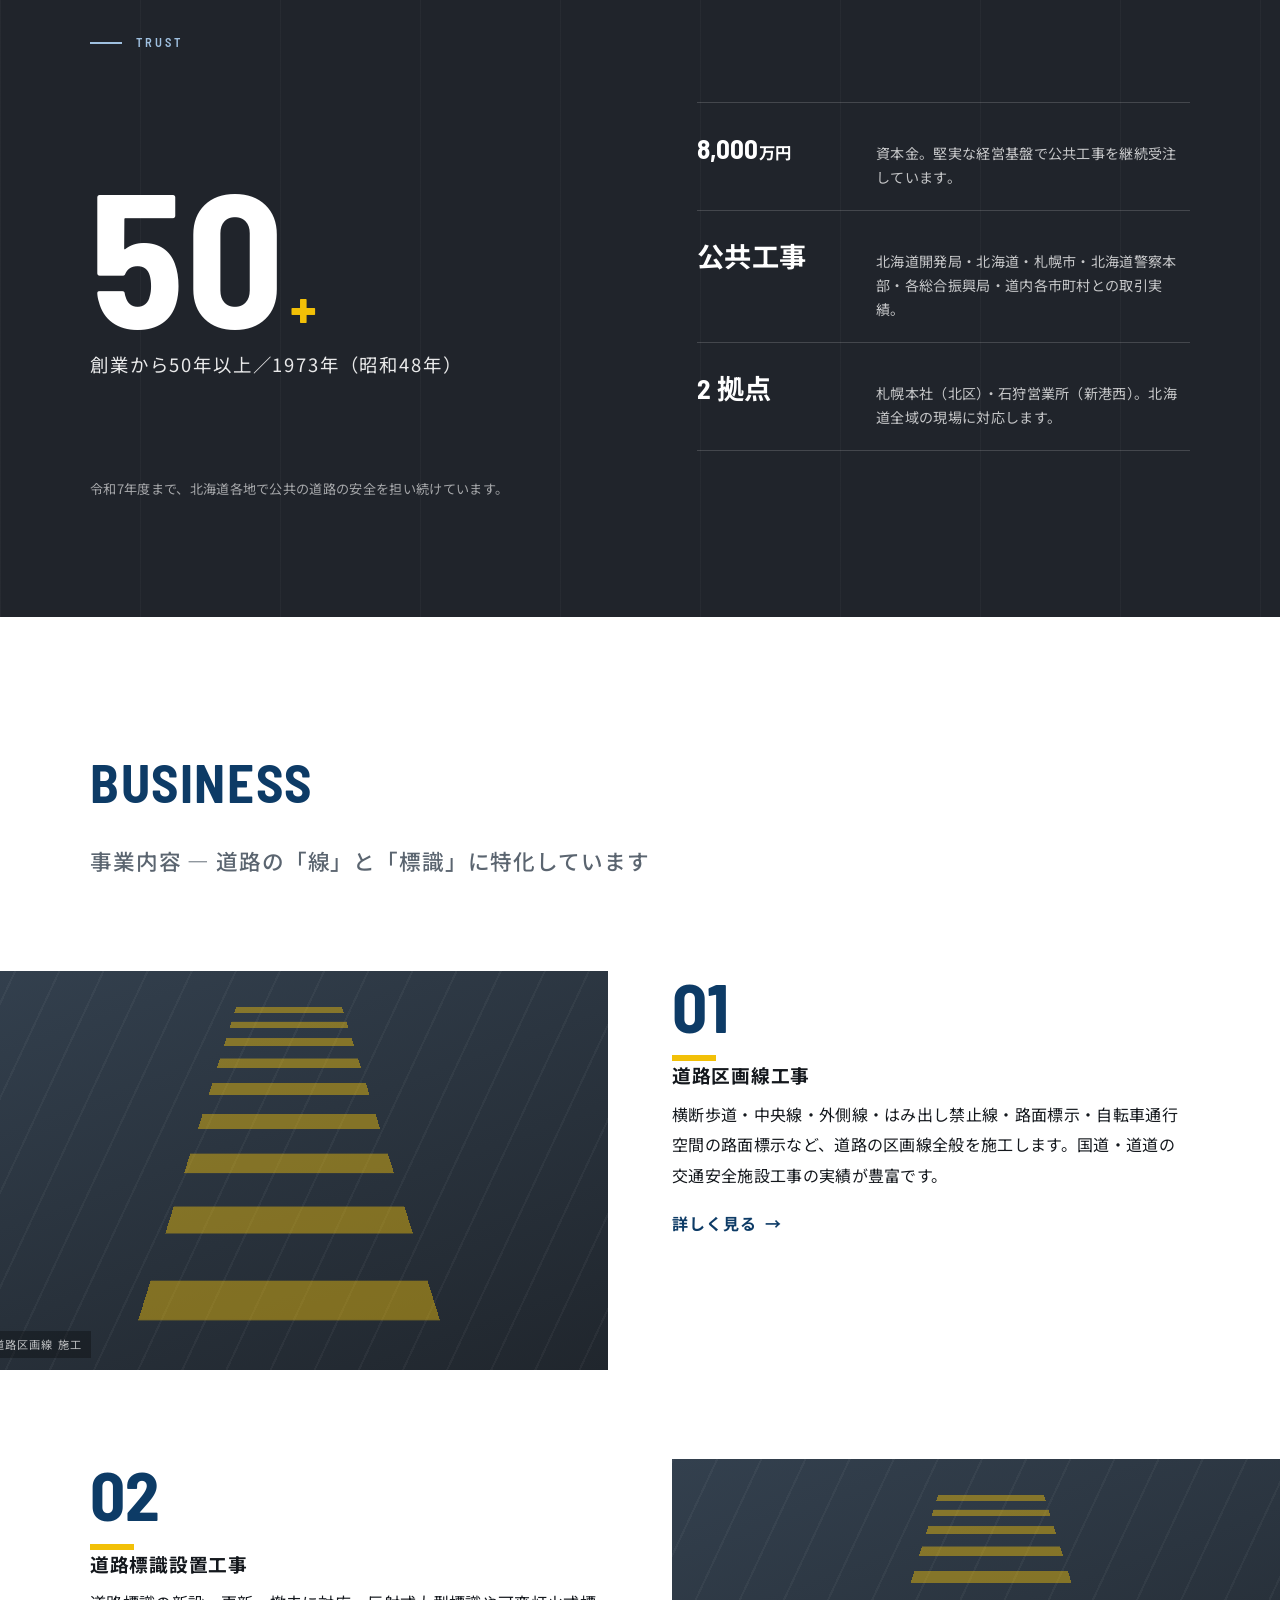
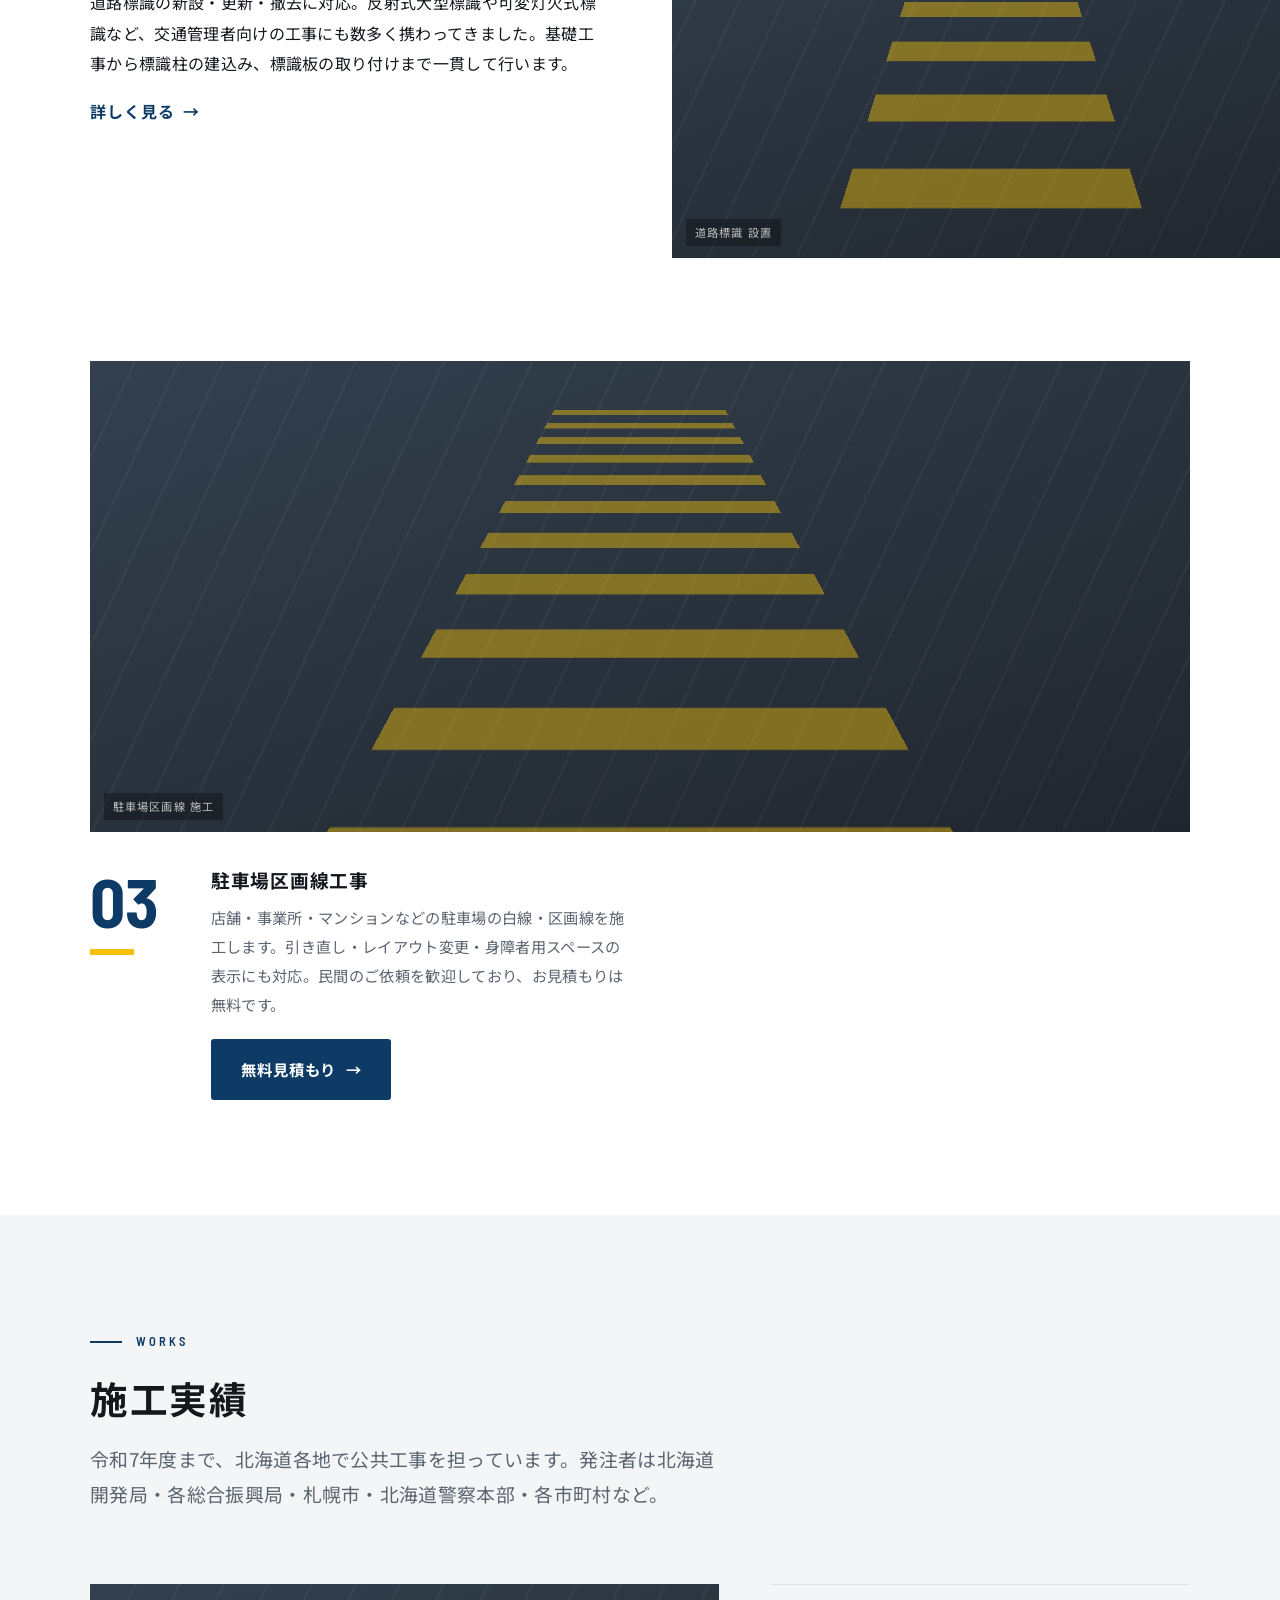
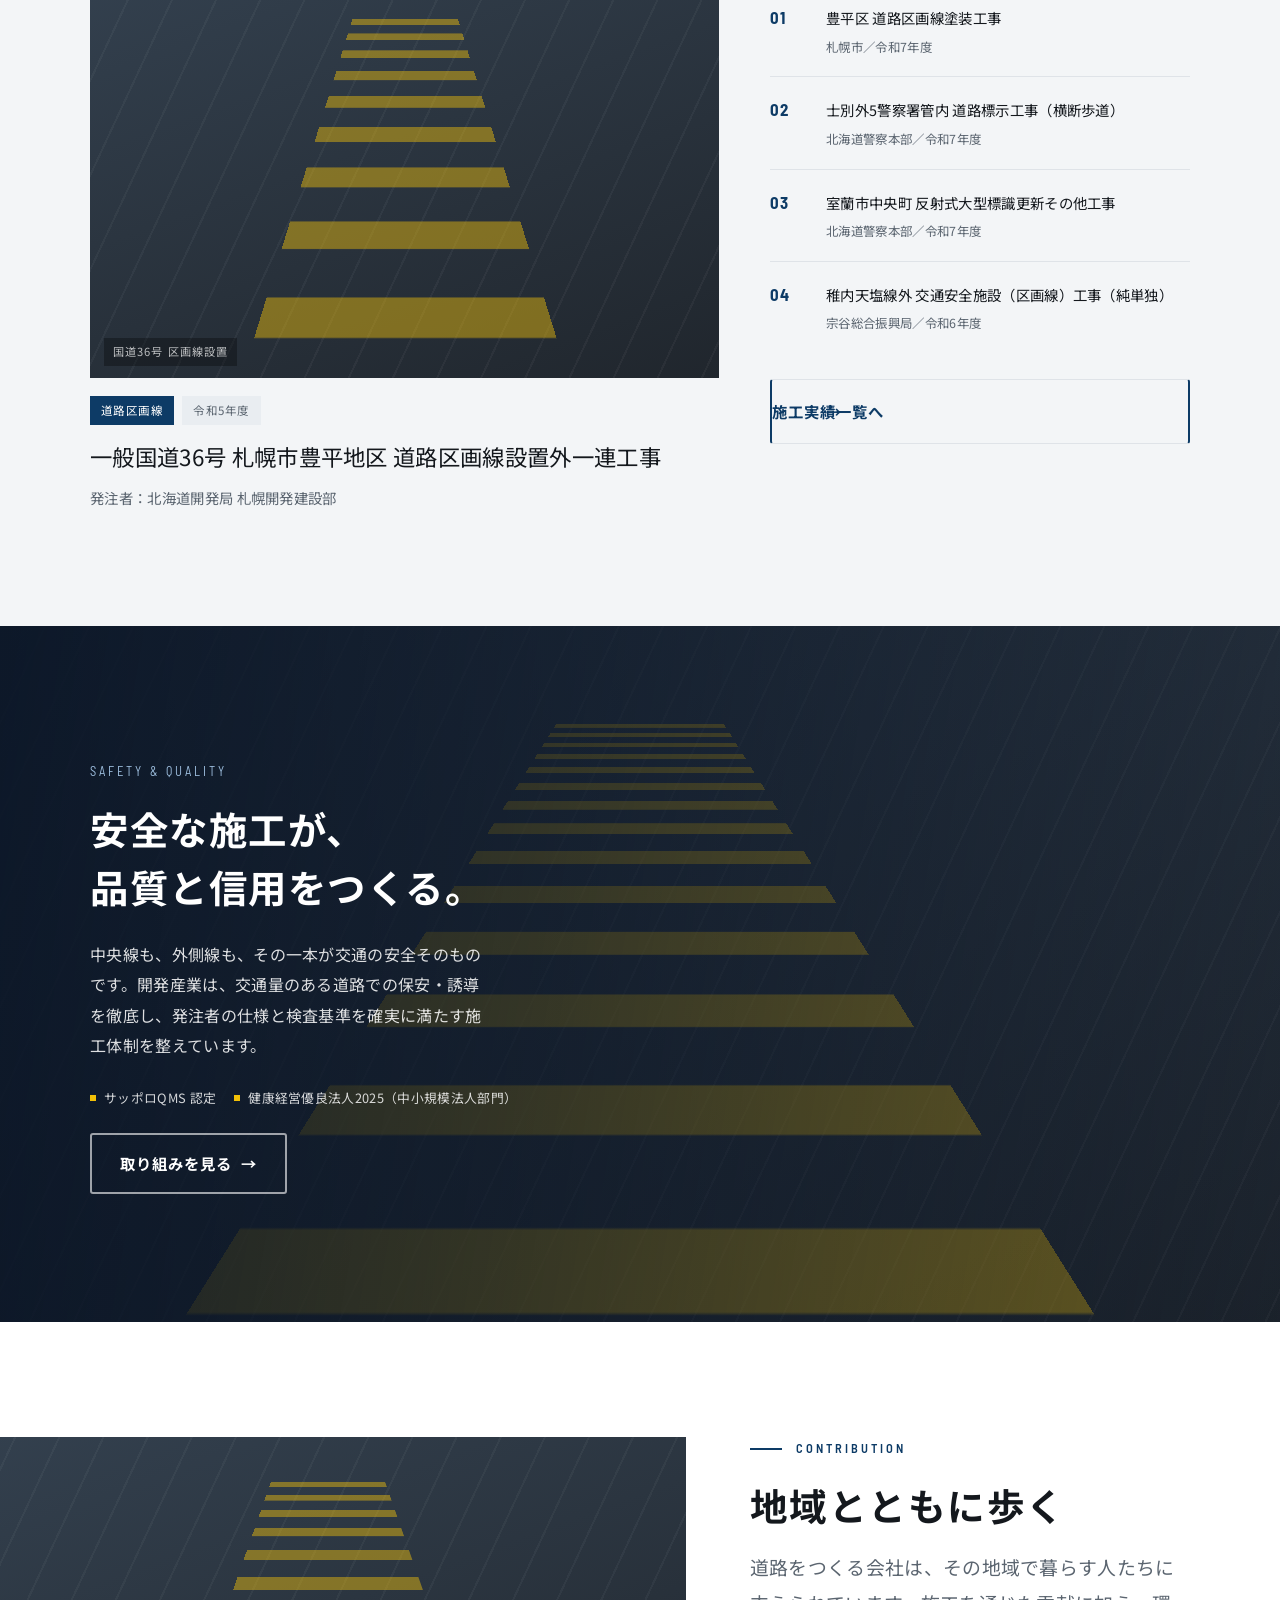
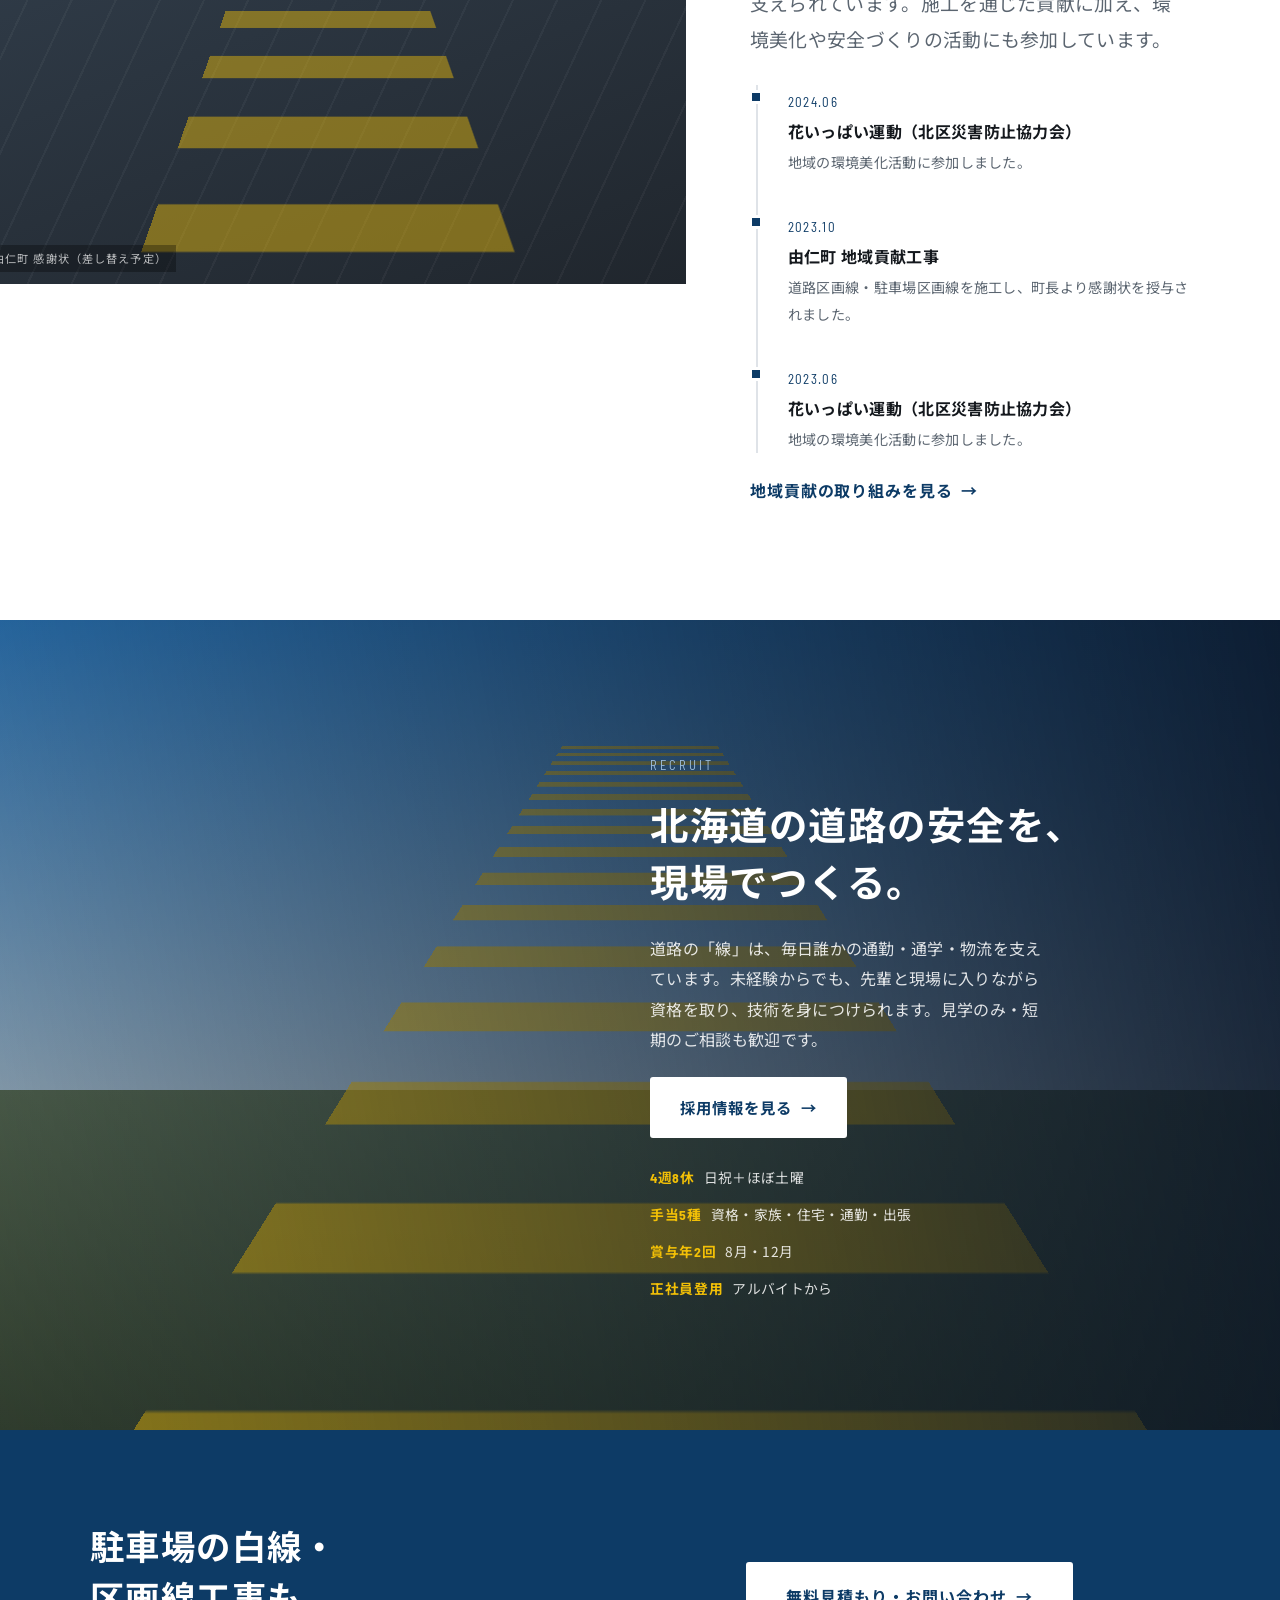
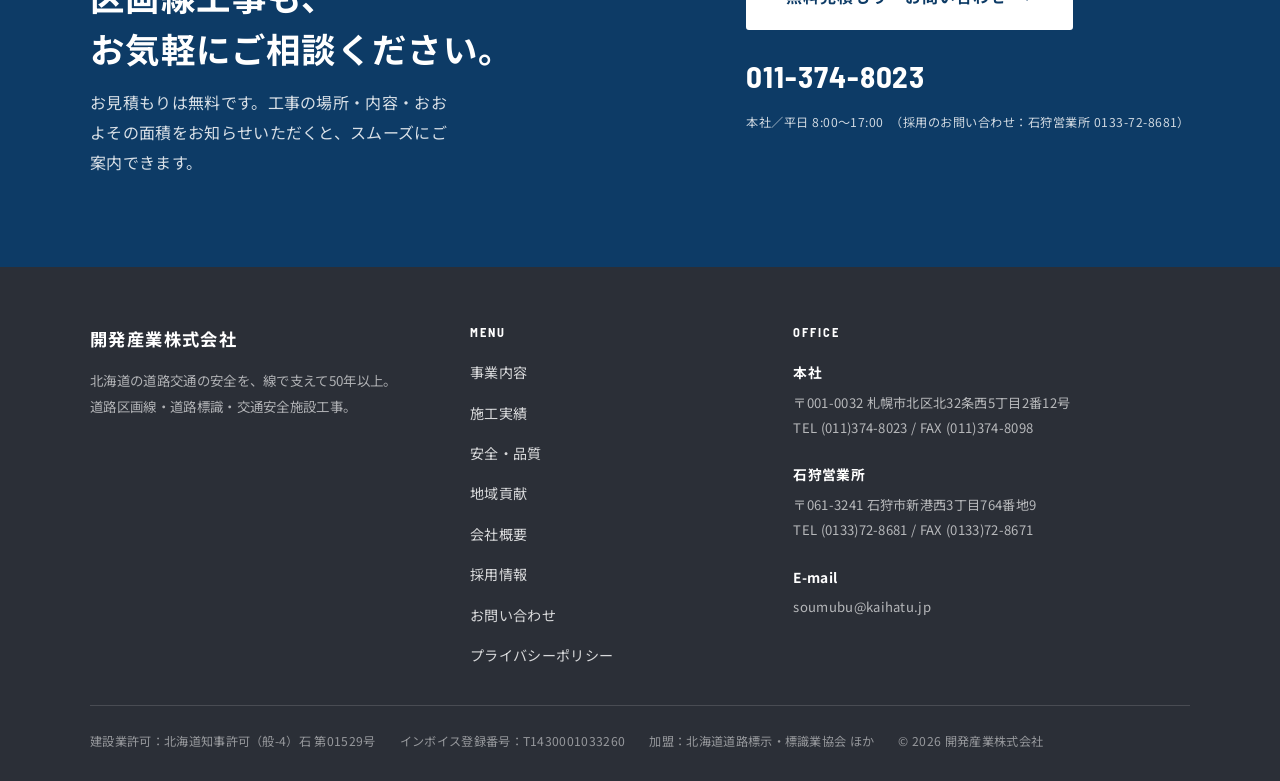
==== commit e078d763: "サイト更新" ====
--- a/index.html
+++ b/index.html
@@ -68,343 +68,222 @@
     <div class="container hero__inner">
       <p class="hero__eyebrow">Road marking &amp; Traffic safety — Hokkaido</p>
       <h1 class="hero__title">北海道の道を、安全に。</h1>
-      <p class="hero__sub">道路区画線工事・道路標識設置工事・交通安全施設工事｜北海道・札幌</p>
-      <p class="hero__company">開発産業株式会社</p>
-      <div class="hero__badges">
-        <div class="hero__badge"><b>創業50年以上</b><span>1973年（昭和48年）創業</span></div>
-        <div class="hero__badge"><b>資本金 8,000万円</b><span>堅実な経営基盤</span></div>
-        <div class="hero__badge"><b>公共工事 多数</b><span>北海道開発局・北海道・札幌市・北海道警察 ほか</span></div>
-        <div class="hero__badge"><b>2拠点体制</b><span>札幌本社・石狩営業所</span></div>
-      </div>
+      <p class="hero__sub">北海道の道路交通の安全を、「線」で支える会社です。</p>
+      <p class="hero__meta">
+        <span>道路区画線工事</span><i aria-hidden="true">／</i><span>道路標識設置工事</span><i aria-hidden="true">／</i><span>駐車場区画線工事</span>
+      </p>
+      <p class="hero__cta"><a class="btn btn--ghost" href="business.html">事業内容を見る<span class="arw" aria-hidden="true">→</span></a></p>
     </div>
     <span class="hero__cue" aria-hidden="true"></span>
   </section>
 
-  <!-- ===== NEWS ===== -->
-  <section class="section" aria-labelledby="news-h">
-    <div class="container">
-      <div class="news">
-        <div class="reveal">
-          <p class="eyebrow">News</p>
-          <h2 class="section-title" id="news-h">お知らせ</h2>
-          <a class="textlink" href="#">お知らせ一覧<span class="arw" aria-hidden="true">→</span></a>
-        </div>
-        <ul class="news__list reveal d1">
-          <li><a href="works.html">
-            <span class="news__date">2025.04.01</span>
-            <span class="news__tag">施工実績</span>
-            <span class="news__ttl">令和7年度の施工実績を掲載しました。</span>
-          </a></li>
-          <li><a href="recruit.html">
-            <span class="news__date">2025.03.10</span>
-            <span class="news__tag">採用</span>
-            <span class="news__ttl">土木現場作業員（正社員・アルバイト）を募集しています。見学のみのご相談も可能です。</span>
-          </a></li>
-          <li><a href="contribution.html">
-            <span class="news__date">2024.06.20</span>
-            <span class="news__tag">地域貢献</span>
-            <span class="news__ttl">北区災害防止協力会「花いっぱい運動」に参加しました。</span>
-          </a></li>
-        </ul>
-      </div>
-    </div>
-  </section>
-
-  <!-- ===== ABOUT ===== -->
-  <section class="section section--soft" aria-labelledby="about-h">
-    <div class="container">
-      <div class="split split--7-5">
-        <div class="reveal">
-          <p class="eyebrow">About</p>
+  <!-- ===== NEWS BAR ===== -->
+  <div class="newsbar">
+    <div class="container newsbar__row">
+      <span class="newsbar__k">News</span>
+      <span class="newsbar__date">2025.04.01</span>
+      <a class="newsbar__t" href="works.html">令和7年度の施工実績を掲載しました。</a>
+      <a class="newsbar__more" href="works.html">お知らせ一覧 →</a>
+    </div>
+  </div>
+
+  <!-- ===== ABOUT ===== 大型写真 × 会社メッセージ -->
+  <section class="section">
+    <div class="container">
+      <div class="edito">
+        <div class="edito__media bleed-l reveal">
+          <div class="media media--sky media--16x10" data-label="施工中の道路（差し替え予定）"></div>
+        </div>
+        <div class="edito__body reveal d1">
+          <div class="sec-h sec-h--side">
+            <span class="en">About</span>
+            <h2 class="ttl">50年以上、北海道の道路とともに。</h2>
+          </div>
           <div class="roadline" aria-hidden="true"></div>
-          <h2 class="section-title" id="about-h">開発産業について</h2>
-          <p>開発産業株式会社は、1973年（昭和48年）の創業以来、50年以上にわたり北海道の道路区画線・道路標識の施工を手がけてきました。国道や道道の交通安全施設工事から、警察本部の道路標示、店舗・事業所の駐車場区画線まで。</p>
-          <p>札幌本社と石狩営業所の2拠点で、道路の「線」を通じて地域の交通安全を支え続けています。</p>
-          <a class="btn btn--outline mt-s" href="about.html">会社概要を見る<span class="arw" aria-hidden="true">→</span></a>
-        </div>
-        <div class="reveal d1">
-          <div class="media media--sky" data-label="施工写真（差し替え予定）"></div>
-        </div>
-      </div>
-    </div>
-  </section>
-
-  <!-- ===== NUMBERS ===== -->
-  <section class="section numbers" aria-labelledby="num-h">
-    <div class="container">
-      <div class="reveal">
-        <p class="eyebrow" style="color:#8fb3d6">Trust in numbers</p>
-        <h2 class="section-title" id="num-h" style="color:#fff">数字で見る開発産業</h2>
-      </div>
-      <div class="numbers__grid reveal d1">
-        <div class="numbers__cell">
-          <div class="numbers__num"><span data-count="50">50</span><span class="u">+</span></div>
-          <div class="numbers__en">Years</div>
-          <div class="numbers__ja">創業50年以上</div>
-        </div>
-        <div class="numbers__cell">
-          <div class="numbers__num"><span data-count="8000">8,000</span><span class="u">万円</span></div>
-          <div class="numbers__en">Capital</div>
-          <div class="numbers__ja">資本金</div>
-        </div>
-        <div class="numbers__cell">
-          <div class="numbers__num">多<span class="u">数</span></div>
-          <div class="numbers__en">Public works</div>
-          <div class="numbers__ja">官公庁との公共工事</div>
-        </div>
-        <div class="numbers__cell">
-          <div class="numbers__num"><span data-count="2">2</span><span class="u">拠点</span></div>
-          <div class="numbers__en">Offices</div>
-          <div class="numbers__ja">札幌本社・石狩営業所</div>
-        </div>
-      </div>
-      <p class="reveal d2" style="margin-top:18px;font-size:.86rem;color:rgba(255,255,255,.7)">主な発注者：北海道開発局／北海道／札幌市／北海道警察本部／各総合振興局／道内各市町村</p>
-    </div>
-  </section>
-
-  <!-- ===== BUSINESS ===== -->
+          <p>開発産業株式会社は、1973年（昭和48年）の創業以来、道路区画線・道路標識の施工を専門に続けてきました。国道や道道の交通安全施設工事から、警察本部の道路標示、店舗・事業所の駐車場区画線まで。</p>
+          <p>札幌本社と石狩営業所の2拠点で、道路の「線」を通じて地域の交通安全を支えています。</p>
+          <p class="mt-s"><a class="textlink" href="about.html">会社概要を見る<span class="arw" aria-hidden="true">→</span></a></p>
+        </div>
+      </div>
+    </div>
+  </section>
+
+  <!-- ===== TRUST ===== 数字で見る開発産業（非対称タイポグラフィ） -->
+  <section class="section trust" aria-labelledby="trust-h">
+    <div class="container">
+      <p class="sec-h sec-h--light" style="margin-bottom:clamp(28px,4vw,48px)"><span class="en">Trust</span></p>
+      <h2 id="trust-h" class="sr-only" style="position:absolute;width:1px;height:1px;overflow:hidden;clip:rect(0 0 0 0)">数字で見る開発産業</h2>
+      <div class="trust__grid">
+        <div class="trust__hero reveal">
+          <div class="n"><span data-count="50">50</span><span class="u">+</span></div>
+          <p class="cap">創業から50年以上／1973年（昭和48年）</p>
+        </div>
+        <div class="trust__list reveal d1">
+          <div><span class="trust__k">8,000<small style="font-size:.6em">万円</small></span><span class="trust__v">資本金。堅実な経営基盤で公共工事を継続受注しています。</span></div>
+          <div><span class="trust__k">公共工事</span><span class="trust__v">北海道開発局・北海道・札幌市・北海道警察本部・各総合振興局・道内各市町村との取引実績。</span></div>
+          <div><span class="trust__k">2 拠点</span><span class="trust__v">札幌本社（北区）・石狩営業所（新港西）。北海道全域の現場に対応します。</span></div>
+        </div>
+      </div>
+      <p class="trust__note reveal d2">令和7年度まで、北海道各地で公共の道路の安全を担い続けています。</p>
+    </div>
+  </section>
+
+  <!-- ===== BUSINESS ===== 3事業 = Editorial 交互レイアウト -->
   <section class="section" aria-labelledby="biz-h">
     <div class="container">
-      <div class="reveal">
-        <p class="eyebrow">Business</p>
-        <h2 class="section-title" id="biz-h">事業内容</h2>
-        <p class="lead">道路の「線」と「標識」に特化した3つの事業で、公共工事から民間の駐車場工事まで対応します。</p>
-      </div>
-      <div class="biz mt-m">
-        <article class="biz__card reveal">
-          <div class="biz__media"><div class="media" data-label="道路区画線 施工"></div></div>
-          <div class="biz__body">
-            <span class="biz__no">01</span>
-            <h3 class="biz__name">道路区画線工事</h3>
-            <p class="biz__desc">横断歩道・中央線・外側線・はみ出し禁止線・路面標示・自転車通行空間の路面標示など、道路の区画線全般を施工します。</p>
-            <div class="biz__tags"><span>国道・道道</span><span>交通安全施設</span><span>路面標示</span></div>
-            <a class="textlink" href="business.html#marking">詳しく見る<span class="arw" aria-hidden="true">→</span></a>
+      <div class="sec-h sec-h--big reveal">
+        <span class="en">Business</span>
+        <p class="ttl" id="biz-h">事業内容 ― 道路の「線」と「標識」に特化しています</p>
+      </div>
+
+      <div class="edito mt-l" style="margin-top:clamp(48px,7vw,90px)">
+        <div class="edito__media bleed-l reveal">
+          <div class="media media--16x10" data-label="道路区画線 施工"></div>
+        </div>
+        <div class="edito__body reveal d1">
+          <span class="signo">01</span>
+          <h3 style="font-size:clamp(1.3rem,1.1rem+.8vw,1.7rem);letter-spacing:.04em;margin-bottom:.5em">道路区画線工事</h3>
+          <p>横断歩道・中央線・外側線・はみ出し禁止線・路面標示・自転車通行空間の路面標示など、道路の区画線全般を施工します。国道・道道の交通安全施設工事の実績が豊富です。</p>
+          <p class="mt-s"><a class="textlink" href="business.html#marking">詳しく見る<span class="arw" aria-hidden="true">→</span></a></p>
+        </div>
+      </div>
+
+      <div class="edito edito--rev" style="margin-top:clamp(48px,7vw,90px)">
+        <div class="edito__media bleed-r reveal">
+          <div class="media media--16x10" data-label="道路標識 設置"></div>
+        </div>
+        <div class="edito__body reveal d1">
+          <span class="signo">02</span>
+          <h3 style="font-size:clamp(1.3rem,1.1rem+.8vw,1.7rem);letter-spacing:.04em;margin-bottom:.5em">道路標識設置工事</h3>
+          <p>道路標識の新設・更新・撤去に対応。反射式大型標識や可変灯火式標識など、交通管理者向けの工事にも数多く携わってきました。基礎工事から標識柱の建込み、標識板の取り付けまで一貫して行います。</p>
+          <p class="mt-s"><a class="textlink" href="business.html#sign">詳しく見る<span class="arw" aria-hidden="true">→</span></a></p>
+        </div>
+      </div>
+
+      <!-- 03 は横長で意図的にリズムを崩す -->
+      <div class="biz-full" style="margin-top:clamp(56px,8vw,110px)">
+        <div class="biz-full__media reveal">
+          <div class="media media--wide" data-label="駐車場区画線 施工"></div>
+        </div>
+        <div class="biz-full__body reveal d1">
+          <span class="signo">03</span>
+          <div>
+            <h3 style="font-size:clamp(1.3rem,1.1rem+.8vw,1.7rem);letter-spacing:.04em;margin-bottom:.5em">駐車場区画線工事</h3>
+            <p>店舗・事業所・マンションなどの駐車場の白線・区画線を施工します。引き直し・レイアウト変更・身障者用スペースの表示にも対応。民間のご依頼を歓迎しており、お見積もりは無料です。</p>
+            <a class="btn" href="contact.html">無料見積もり<span class="arw" aria-hidden="true">→</span></a>
           </div>
+        </div>
+      </div>
+    </div>
+  </section>
+
+  <!-- ===== WORKS ===== 代表実績(大) + 他実績(番号リスト) -->
+  <section class="section section--soft" aria-labelledby="works-h">
+    <div class="container">
+      <div class="sec-h reveal">
+        <span class="en">Works</span>
+        <h2 class="ttl" id="works-h">施工実績</h2>
+      </div>
+      <p class="lead reveal d1" style="margin-top:14px">令和7年度まで、北海道各地で公共工事を担っています。発注者は北海道開発局・各総合振興局・札幌市・北海道警察本部・各市町村など。</p>
+
+      <div class="works-split mt-l">
+        <article class="wf reveal">
+          <div class="wf__media hoverzoom"><div class="media media--fill" data-label="国道36号 区画線設置"></div></div>
+          <div class="wf__meta"><span class="tag-cat">道路区画線</span><span class="tag-year">令和5年度</span></div>
+          <p class="wf__title">一般国道36号 札幌市豊平地区 道路区画線設置外一連工事</p>
+          <p class="wf__client">発注者：北海道開発局 札幌開発建設部</p>
         </article>
-        <article class="biz__card reveal d1">
-          <div class="biz__media"><div class="media" data-label="道路標識 設置"></div></div>
-          <div class="biz__body">
-            <span class="biz__no">02</span>
-            <h3 class="biz__name">道路標識設置工事</h3>
-            <p class="biz__desc">道路標識の新設・更新・撤去に対応。反射式大型標識や可変灯火式標識など、交通管理者向けの工事実績も豊富です。</p>
-            <div class="biz__tags"><span>標識新設・更新</span><span>大型標識</span><span>警察・自治体</span></div>
-            <a class="textlink" href="business.html#sign">詳しく見る<span class="arw" aria-hidden="true">→</span></a>
+        <div class="works-list reveal d1">
+          <a href="works.html"><span class="no">01</span><span><span class="t">豊平区 道路区画線塗装工事</span><span class="c">札幌市／令和7年度</span></span></a>
+          <a href="works.html"><span class="no">02</span><span><span class="t">士別外5警察署管内 道路標示工事（横断歩道）</span><span class="c">北海道警察本部／令和7年度</span></span></a>
+          <a href="works.html"><span class="no">03</span><span><span class="t">室蘭市中央町 反射式大型標識更新その他工事</span><span class="c">北海道警察本部／令和7年度</span></span></a>
+          <a href="works.html"><span class="no">04</span><span><span class="t">稚内天塩線外 交通安全施設（区画線）工事（純単独）</span><span class="c">宗谷総合振興局／令和6年度</span></span></a>
+          <div class="works-list__foot"><a class="btn btn--outline" href="works.html">施工実績一覧へ<span class="arw" aria-hidden="true">→</span></a></div>
+        </div>
+      </div>
+    </div>
+  </section>
+
+  <!-- ===== SAFETY ===== 現場写真バンド + テキストパネル -->
+  <section class="photo-band" aria-labelledby="safety-h">
+    <div class="photo-band__bg" aria-hidden="true"><div class="media" data-label=""></div></div>
+    <div class="container photo-band__inner">
+      <div class="photo-band__panel reveal">
+        <span class="en" style="font-family:var(--font-en);letter-spacing:.24em;text-transform:uppercase;font-size:.78rem;color:#9fc0e0">Safety &amp; Quality</span>
+        <h2 id="safety-h">安全な施工が、品質と信用をつくる。</h2>
+        <p>中央線も、外側線も、その一本が交通の安全そのものです。開発産業は、交通量のある道路での保安・誘導を徹底し、発注者の仕様と検査基準を確実に満たす施工体制を整えています。</p>
+        <div class="certline">
+          <span>サッポロQMS 認定</span>
+          <span>健康経営優良法人2025（中小規模法人部門）</span>
+        </div>
+        <p class="mt-s"><a class="btn btn--ghost" href="safety.html">取り組みを見る<span class="arw" aria-hidden="true">→</span></a></p>
+      </div>
+    </div>
+  </section>
+
+  <!-- ===== CONTRIBUTION ===== 大きな写真 + タイムライン -->
+  <section class="section" aria-labelledby="contrib-h">
+    <div class="container">
+      <div class="edito edito--wide">
+        <div class="edito__media bleed-l reveal">
+          <div class="media media--16x10" data-label="由仁町 感謝状（差し替え予定）"></div>
+        </div>
+        <div class="edito__body reveal d1">
+          <div class="sec-h">
+            <span class="en">Contribution</span>
+            <h2 class="ttl" id="contrib-h">地域とともに歩く</h2>
           </div>
-        </article>
-        <article class="biz__card reveal d2">
-          <div class="biz__media"><div class="media" data-label="駐車場区画線 施工"></div></div>
-          <div class="biz__body">
-            <span class="biz__no">03</span>
-            <h3 class="biz__name">駐車場区画線工事</h3>
-            <p class="biz__desc">店舗・事業所・マンションなどの駐車場の白線・区画線を施工します。民間のご依頼も歓迎、<b>お見積もりは無料</b>です。</p>
-            <div class="biz__tags"><span>店舗・事業所</span><span>マンション</span><span>見積もり無料</span></div>
-            <a class="textlink" href="business.html#parking">詳しく見る<span class="arw" aria-hidden="true">→</span></a>
+          <p class="lead" style="margin:16px 0 28px">道路をつくる会社は、その地域で暮らす人たちに支えられています。施工を通じた貢献に加え、環境美化や安全づくりの活動にも参加しています。</p>
+          <ul class="timeline">
+            <li><time>2024.06</time><h3>花いっぱい運動（北区災害防止協力会）</h3><p>地域の環境美化活動に参加しました。</p></li>
+            <li><time>2023.10</time><h3>由仁町 地域貢献工事</h3><p>道路区画線・駐車場区画線を施工し、町長より感謝状を授与されました。</p></li>
+            <li><time>2023.06</time><h3>花いっぱい運動（北区災害防止協力会）</h3><p>地域の環境美化活動に参加しました。</p></li>
+          </ul>
+          <p class="mt-s"><a class="textlink" href="contribution.html">地域貢献の取り組みを見る<span class="arw" aria-hidden="true">→</span></a></p>
+        </div>
+      </div>
+    </div>
+  </section>
+
+  <!-- ===== RECRUIT ===== 人物写真を主役に -->
+  <section class="photo-band photo-band--r" aria-labelledby="recruit-h">
+    <div class="photo-band__bg" aria-hidden="true"><div class="media media--sky" data-label=""></div></div>
+    <div class="container photo-band__inner">
+      <div class="photo-band__panel reveal">
+        <span class="en" style="font-family:var(--font-en);letter-spacing:.24em;text-transform:uppercase;font-size:.78rem;color:#9fc0e0">Recruit</span>
+        <h2 id="recruit-h">北海道の道路の安全を、現場でつくる。</h2>
+        <p>道路の「線」は、毎日誰かの通勤・通学・物流を支えています。未経験からでも、先輩と現場に入りながら資格を取り、技術を身につけられます。見学のみ・短期のご相談も歓迎です。</p>
+        <p class="mt-s"><a class="btn btn--light" href="recruit.html">採用情報を見る<span class="arw" aria-hidden="true">→</span></a></p>
+        <p class="factline">
+          <span><b>4週8休</b>日祝＋ほぼ土曜</span>
+          <span><b>手当5種</b>資格・家族・住宅・通勤・出張</span>
+          <span><b>賞与年2回</b>8月・12月</span>
+          <span><b>正社員登用</b>アルバイトから</span>
+        </p>
+      </div>
+    </div>
+  </section>
+
+  <!-- ===== CONTACT ===== 横長CTAバンド1つ（フォームなし） -->
+  <section class="section cta-band" id="contact" aria-labelledby="cta-h">
+    <div class="container">
+      <div class="cta-band__row">
+        <div class="cta-band__lead reveal">
+          <h2 id="cta-h">駐車場の白線・区画線工事も、お気軽にご相談ください。</h2>
+          <p>お見積もりは無料です。工事の場所・内容・おおよその面積をお知らせいただくと、スムーズにご案内できます。</p>
+        </div>
+        <div class="cta-band__act reveal d1">
+          <a class="btn btn--light btn--lg" href="contact.html">無料見積もり・お問い合わせ<span class="arw" aria-hidden="true">→</span></a>
+          <div class="cta-band__tel">
+            <b>011-374-8023</b>
+            <span>本社／平日 8:00〜17:00　（採用のお問い合わせ：石狩営業所 0133-72-8681）</span>
           </div>
-        </article>
-      </div>
-    </div>
-  </section>
-
-  <!-- ===== WORKS ===== -->
-  <section class="section section--soft" aria-labelledby="works-h">
-    <div class="container">
-      <div class="works__head reveal">
-        <div>
-          <p class="eyebrow">Works</p>
-          <h2 class="section-title" id="works-h">施工実績</h2>
-          <p class="lead">令和7年度まで、北海道各地で公共工事を担っています。発注者は北海道開発局・各総合振興局・札幌市・北海道警察本部・各市町村など。</p>
-        </div>
-        <a class="btn btn--outline" href="works.html">施工実績一覧へ<span class="arw" aria-hidden="true">→</span></a>
-      </div>
-      <div class="works__scroller reveal d1">
-        <article class="work-card">
-          <div class="work-card__media"><div class="media" data-label="国道 区画線設置"></div></div>
-          <div class="work-card__body">
-            <div class="work-card__meta"><span class="tag-cat">道路区画線</span><span class="tag-year">令和5年度</span></div>
-            <p class="work-card__title">一般国道36号 札幌市豊平地区 道路区画線設置外一連工事</p>
-            <p class="work-card__client">発注者：北海道開発局 札幌開発建設部</p>
-          </div>
-        </article>
-        <article class="work-card">
-          <div class="work-card__media"><div class="media" data-label="区画線塗装"></div></div>
-          <div class="work-card__body">
-            <div class="work-card__meta"><span class="tag-cat">道路区画線</span><span class="tag-year">令和7年度</span></div>
-            <p class="work-card__title">豊平区 道路区画線塗装工事</p>
-            <p class="work-card__client">発注者：札幌市</p>
-          </div>
-        </article>
-        <article class="work-card">
-          <div class="work-card__media"><div class="media" data-label="横断歩道 標示"></div></div>
-          <div class="work-card__body">
-            <div class="work-card__meta"><span class="tag-cat">道路標示</span><span class="tag-year">令和7年度</span></div>
-            <p class="work-card__title">士別外5警察署管内 道路標示工事（横断歩道）</p>
-            <p class="work-card__client">発注者：北海道警察本部</p>
-          </div>
-        </article>
-        <article class="work-card">
-          <div class="work-card__media"><div class="media" data-label="大型標識 更新"></div></div>
-          <div class="work-card__body">
-            <div class="work-card__meta"><span class="tag-cat">道路標識</span><span class="tag-year">令和7年度</span></div>
-            <p class="work-card__title">室蘭市中央町 反射式大型標識更新その他工事</p>
-            <p class="work-card__client">発注者：北海道警察本部</p>
-          </div>
-        </article>
-        <article class="work-card">
-          <div class="work-card__media"><div class="media" data-label="交通安全施設"></div></div>
-          <div class="work-card__body">
-            <div class="work-card__meta"><span class="tag-cat">道路区画線</span><span class="tag-year">令和6年度</span></div>
-            <p class="work-card__title">稚内天塩線外 交通安全施設（区画線）工事（純単独）</p>
-            <p class="work-card__client">発注者：宗谷総合振興局</p>
-          </div>
-        </article>
-        <article class="work-card">
-          <div class="work-card__media"><div class="media" data-label="誘導ブロック"></div></div>
-          <div class="work-card__body">
-            <div class="work-card__meta"><span class="tag-cat">路面標示</span><span class="tag-year">令和5年度</span></div>
-            <p class="work-card__title">舟岡通り線 視覚障がい者誘導ブロック設置工事</p>
-            <p class="work-card__client">発注者：伊達市</p>
-          </div>
-        </article>
-      </div>
-    </div>
-  </section>
-
-  <!-- ===== SAFETY ===== -->
-  <section class="section" aria-labelledby="safety-h">
-    <div class="container">
-      <div class="split">
-        <div class="reveal">
-          <p class="eyebrow">Safety &amp; Quality</p>
-          <div class="roadline" aria-hidden="true"></div>
-          <h2 class="section-title" id="safety-h">安全・品質への取り組み</h2>
-          <p>区画線工事は、その一本一本が交通の安全そのものです。開発産業では、現場の安全管理を徹底し、発注者から求められる品質基準を確実に満たす施工体制を整えています。</p>
-          <p>札幌商工会議所の品質マネジメントシステム「サッポロQMS」の認定、健康経営優良法人2025（中小規模法人部門）の認定を受けています。</p>
-          <div class="certs">
-            <span class="cert"><span class="cert__ic">QMS</span>サッポロQMS 認定</span>
-            <span class="cert"><span class="cert__ic">健</span>健康経営優良法人2025</span>
-          </div>
-          <a class="btn btn--outline mt-s" href="safety.html">取り組みを見る<span class="arw" aria-hidden="true">→</span></a>
-        </div>
-        <div class="reveal d1">
-          <div class="grid-media-2">
-            <div class="media media--sq" data-label="安全管理"></div>
-            <div class="media media--sq" data-label="現場確認"></div>
-            <div class="media media--sq" data-label="品質検査"></div>
-            <div class="media media--sq" data-label="施工体制"></div>
-          </div>
-        </div>
-      </div>
-    </div>
-  </section>
-
-  <!-- ===== CONTRIBUTION ===== -->
-  <section class="section section--soft" aria-labelledby="contrib-h">
-    <div class="container">
-      <div class="reveal">
-        <p class="eyebrow">Contribution</p>
-        <h2 class="section-title" id="contrib-h">地域貢献</h2>
-        <p class="lead">道路をつくる会社として、地域の環境美化や安全づくりにも取り組んでいます。</p>
-      </div>
-      <div class="contrib mt-m">
-        <article class="contrib__item reveal">
-          <div class="media" data-label="由仁町 感謝状"></div>
-          <div class="contrib__body">
-            <span class="contrib__date">2023.10</span>
-            <h3 class="contrib__ttl">由仁町での地域貢献工事</h3>
-            <p class="contrib__txt">由仁町にて道路区画線および駐車場区画線の施工を行い、町長より感謝状を授与されました。</p>
-          </div>
-        </article>
-        <article class="contrib__item reveal d1">
-          <div class="media media--sky" data-label="花いっぱい運動"></div>
-          <div class="contrib__body">
-            <span class="contrib__date">2023.06 / 2024.06</span>
-            <h3 class="contrib__ttl">花いっぱい運動への参加</h3>
-            <p class="contrib__txt">北区災害防止協力会が主催する「花いっぱい運動」に参加し、地域の環境美化活動に協力しています。</p>
-          </div>
-        </article>
-      </div>
-      <div class="reveal d2 mt-s"><a class="textlink" href="contribution.html">地域貢献の取り組みを見る<span class="arw" aria-hidden="true">→</span></a></div>
-    </div>
-  </section>
-
-  <!-- ===== RECRUIT ===== -->
-  <section class="section recruit-band" aria-labelledby="recruit-h">
-    <div class="container">
-      <div class="recruit-band__grid">
-        <div class="reveal">
-          <p class="eyebrow" style="color:#9fc0e0">Recruit</p>
-          <h2 class="section-title" id="recruit-h" style="color:#fff">北海道の道路の安全を、<br>現場でつくる。</h2>
-          <p style="color:rgba(255,255,255,.85)">道路の「線」は、毎日誰かの安心や日常を守っています。未経験からでも、資格を取りながら現場の技術を身につけられます。見学のみ・短期のご相談も歓迎です。</p>
-          <a class="btn btn--light mt-s" href="recruit.html">採用情報を見る<span class="arw" aria-hidden="true">→</span></a>
-        </div>
-        <ul class="recruit-points reveal d1">
-          <li><span class="mk">◆</span><span>4週8休・日曜祝日休み。GW／お盆／年末年始も休暇</span></li>
-          <li><span class="mk">◆</span><span>資格手当・家族手当・住宅手当・通勤手当・出張手当（正社員）</span></li>
-          <li><span class="mk">◆</span><span>賞与年2回（8月・12月）／中小企業退職金共済に加入</span></li>
-          <li><span class="mk">◆</span><span>アルバイトから正社員への登用制度あり</span></li>
-        </ul>
-      </div>
-    </div>
-  </section>
-
-  <!-- ===== CONTACT ===== -->
-  <section class="section cta-band" id="contact" aria-labelledby="cta-h">
-    <div class="container">
-      <div class="cta-band__grid">
-        <div class="reveal">
-          <p class="eyebrow" style="color:#bcd4ec">Contact</p>
-          <h2 id="cta-h">お問い合わせ・無料見積もり</h2>
-          <p>駐車場の白線・区画線工事も承っています。お見積もりは無料です。工事の内容・場所・おおよその面積をお知らせください。</p>
-          <div class="cta-band__actions">
-            <a class="btn btn--light" href="contact.html">お問い合わせフォーム<span class="arw" aria-hidden="true">→</span></a>
-          </div>
-          <div style="margin-top:28px">
-            <div class="cta-phone">
-              <b>011-374-8023</b>
-              <span>本社／平日 8:00〜17:00　（採用のお問い合わせ：石狩営業所 0133-72-8681）</span>
-            </div>
-          </div>
-        </div>
-        <div class="reveal d1">
-          <form class="form" action="#" method="post" aria-label="お問い合わせフォーム">
-            <div class="form__row">
-              <label for="f-name">お名前<span class="req">必須</span></label>
-              <input type="text" id="f-name" name="name" autocomplete="name" required>
-            </div>
-            <div class="form__row">
-              <label for="f-email">メールアドレス<span class="req">必須</span></label>
-              <input type="email" id="f-email" name="email" autocomplete="email" required>
-            </div>
-            <div class="form__row">
-              <label for="f-subject">件名</label>
-              <input type="text" id="f-subject" name="subject">
-            </div>
-            <div class="form__row">
-              <label for="f-message">お問い合わせ内容<span class="req">必須</span></label>
-              <textarea id="f-message" name="message" required></textarea>
-            </div>
-            <button type="submit" class="btn btn--light btn--lg">送信する<span class="arw" aria-hidden="true">→</span></button>
-            <p class="form__note" style="color:rgba(255,255,255,.8)">※このフォームはデモ表示です。送信機能は実装時に設定します。</p>
-          </form>
         </div>
       </div>
     </div>
   </section>
 
 </main>
-
-<section class="cta-mini">
-  <div class="container cta-mini__inner">
-    <div class="cta-mini__txt">
-      <b>駐車場の白線・区画線工事も承っています</b>
-      <span>お見積もりは無料です。お気軽にお問い合わせください。</span>
-    </div>
-    <div class="cta-mini__btns">
-      <a class="btn" href="contact.html">無料見積もり<span class="arw" aria-hidden="true">→</span></a>
-      <a class="btn btn--outline" href="contact.html">お問い合わせ<span class="arw" aria-hidden="true">→</span></a>
-    </div>
-  </div>
-</section>
 
 <footer class="site-footer">
   <div class="container">
--- a/assets/css/style.css
+++ b/assets/css/style.css
@@ -1,31 +1,36 @@
 /* =============================================================
-   開発産業株式会社 — サイト共通スタイル
-   デザイン方針: REFERENCE_ANALYSIS.md 18章に準拠
-   ベース白 / テキスト濃グレー / アクセント濃紺(信頼・安全)
-   路面標示イエローは差し色のみ / 角丸統一 / 余白大きめ
+   開発産業株式会社 — サイト共通スタイル  v2 (Editorial)
+   方針: REFERENCE_ANALYSIS.md 18章に準拠しつつ、
+   AI生成的な「3列カード反復」から脱却。
+   ・白 / 濃グレー文字 / 濃紺アクセント(信頼・安全)
+   ・路面標示イエローは差し色のみ
+   ・角丸は最小(公共インフラの直線性) / 写真は主役 / 余白に強弱
+   ・セクションごとに情報の性格に合ったレイアウトを使う
    ============================================================= */
 
 /* ---------- design tokens ---------- */
 :root{
   --c-bg:        #ffffff;
-  --c-bg-soft:   #f4f6f8;
-  --c-bg-softer: #eef1f4;
-  --c-text:      #1a1f26;
-  --c-text-mut:  #566070;
-  --c-line:      #e0e4e9;
+  --c-bg-soft:   #f3f5f7;
+  --c-bg-softer: #e9edf1;
+  --c-text:      #14181d;
+  --c-text-mut:  #5b6570;
+  --c-line:      #dfe3e8;
   --c-accent:    #0d3b66;   /* 濃紺 = 信頼 / 安全 */
-  --c-accent-d:  #09294a;
+  --c-accent-d:  #082a4a;
   --c-link:      #1560bd;
-  --c-asphalt:   #23272d;   /* アスファルト調 */
-  --c-asphalt-2: #2f343c;
-  --c-yellow:    #f2b705;   /* 路面標示イエロー(限定) */
-
-  --maxw: 1200px;
-  --radius: 12px;
-  --radius-s: 8px;
-  --gutter: 20px;
-
-  --space-section: clamp(64px, 8vw, 120px);
+  --c-asphalt:   #20242b;   /* アスファルト調 */
+  --c-asphalt-2: #2b2f37;
+  --c-yellow:    #f2c007;   /* 路面標示イエロー(限定) */
+
+  --maxw:      1180px;   /* 標準コンテナ */
+  --maxw-wide: 1420px;   /* 写真を大胆に使うコンテナ */
+  --measure:   64ch;     /* 本文の最大行長(≈ 680–720px) */
+
+  --radius:   3px;       /* UI要素のみ。写真は原則 0 */
+  --gutter:   20px;
+
+  --space-section: clamp(72px, 9vw, 148px);
 
   --font-jp: "Noto Sans JP", "Hiragino Kaku Gothic ProN", "Yu Gothic", "Meiryo", sans-serif;
   --font-en: "Barlow Semi Condensed", "Arial Narrow", var(--font-jp);
@@ -46,77 +51,107 @@
   color:var(--c-text);
   background:var(--c-bg);
   letter-spacing:.02em;
+  overflow-x:hidden;                 /* ブリード写真用 */
   -webkit-font-smoothing:antialiased;
 }
 
 img{ max-width:100%; height:auto; display:block; }
 a{ color:inherit; text-decoration:none; }
-h1,h2,h3,h4{ line-height:1.45; font-weight:700; margin:0; }
+h1,h2,h3,h4{ line-height:1.5; font-weight:700; margin:0; word-break:keep-all; overflow-wrap:normal; text-wrap:pretty; }
 p{ margin:0; }
 ul{ margin:0; padding:0; list-style:none; }
 
 .skip-link{
   position:absolute; left:12px; top:-60px; z-index:200;
-  background:var(--c-accent); color:#fff; padding:10px 18px; border-radius:var(--radius-s);
+  background:var(--c-accent); color:#fff; padding:10px 18px; border-radius:var(--radius);
   transition:top .2s var(--ease);
 }
 .skip-link:focus{ top:12px; }
 
 /* ---------- layout helpers ---------- */
 .container{
-  width:100%;
-  max-width:var(--maxw);
-  margin-inline:auto;
-  padding-inline:var(--gutter);
-}
-@media (min-width:1024px){
-  .container{ padding-inline:40px; }
-}
+  width:100%; max-width:var(--maxw);
+  margin-inline:auto; padding-inline:var(--gutter);
+}
+.container--wide{ max-width:var(--maxw-wide); }
+@media (min-width:1024px){ .container{ padding-inline:40px; } }
 
 .section{ padding-block:var(--space-section); }
 .section--soft{ background:var(--c-bg-soft); }
-
-.eyebrow{
-  display:inline-block;
-  font-family:var(--font-en);
-  font-size:.8rem;
-  font-weight:600;
-  letter-spacing:.22em;
-  text-transform:uppercase;
-  color:var(--c-accent);
-  margin-bottom:14px;
-}
-.section-title{
-  font-size:clamp(1.55rem, 1.05rem + 1.9vw, 2.4rem);
-  letter-spacing:.04em;
-  margin-bottom:.6em;
-}
-.lead{
-  font-size:clamp(1.02rem, .98rem + .4vw, 1.2rem);
-  color:var(--c-text-mut);
-  max-width:44em;
-}
+.section--tight{ padding-block:clamp(48px,6vw,88px); }
+
+.measure{ max-width:var(--measure); }
+.mt-s{ margin-top:22px; } .mt-m{ margin-top:38px; } .mt-l{ margin-top:clamp(40px,6vw,72px); }
+.stack-lg > * + *{ margin-top:var(--space-section); }
+
+/* ---------- section heads (3 variants) ---------- */
+/* 1) 基本: 先頭に短い罫 + 英字ラベル + 日本語見出し */
+.sec-h .en{
+  font-family:var(--font-en); font-weight:600; font-size:.78rem;
+  letter-spacing:.24em; text-transform:uppercase; color:var(--c-accent);
+  display:flex; align-items:center; gap:14px;
+}
+.sec-h .en::before{ content:""; width:32px; height:2px; background:var(--c-accent); }
+.sec-h .ttl{
+  font-size:clamp(1.5rem, 1.05rem + 1.8vw, 2.35rem);
+  letter-spacing:.04em; margin-top:16px; text-wrap:pretty; max-width:22ch;
+}
+.sec-h--light .en{ color:#9fc0e0; } .sec-h--light .en::before{ background:#9fc0e0; }
+.sec-h--light .ttl{ color:#fff; }
+
+/* 2) 縦組みラベル (ABOUT 等) */
+.sec-h--side{ position:relative; padding-left:0; }
+@media (min-width:1024px){
+  .sec-h--side{ padding-left:52px; }
+  .sec-h--side .en{
+    writing-mode:vertical-rl; position:absolute; left:0; top:2px;
+    letter-spacing:.32em; gap:16px;
+  }
+  .sec-h--side .en::before{ width:2px; height:34px; }
+}
+
+/* 3) 大型英字ディスプレイ (WORKS 等) */
+.sec-h--big .en{
+  font-family:var(--font-en); font-weight:700;
+  font-size:clamp(2rem, 1.4rem + 2.4vw, 3.3rem); letter-spacing:.03em;
+  text-transform:uppercase; color:var(--c-accent); display:block;
+}
+.sec-h--big .ttl{ font-size:clamp(1.1rem,1rem + .5vw,1.35rem); margin-top:8px; color:var(--c-text-mut); font-weight:500; max-width:none; text-wrap:initial; }
+
+/* road-marking style section number */
+.signo{
+  font-family:var(--font-en); font-weight:700; line-height:1;
+  font-size:clamp(2.4rem, 1.6rem + 3.4vw, 4.6rem); color:var(--c-accent);
+}
+.signo::after{ content:""; display:block; width:44px; height:6px; background:var(--c-yellow); margin-top:14px; }
+.signo--light{ color:#fff; }
+
+.lead{ font-size:clamp(1.02rem,.98rem + .4vw,1.18rem); color:var(--c-text-mut); max-width:var(--measure); }
+.eyebrow{                            /* 下層ページ後方互換 */
+  display:inline-flex; align-items:center; gap:12px;
+  font-family:var(--font-en); font-size:.78rem; font-weight:600;
+  letter-spacing:.22em; text-transform:uppercase; color:var(--c-accent); margin-bottom:14px;
+}
+.eyebrow::before{ content:""; width:28px; height:2px; background:currentColor; }
+.section-title{ font-size:clamp(1.5rem,1.05rem + 1.8vw,2.3rem); letter-spacing:.04em; margin-bottom:.6em; text-wrap:pretty; max-width:24ch; }
 
 /* road-line divider (道路センターライン風・限定使用) */
 .roadline{
-  height:6px; width:0;
-  background:repeating-linear-gradient(90deg,var(--c-yellow) 0 26px,transparent 26px 46px);
-  transition:width 1.1s var(--ease);
-  margin-bottom:26px;
-}
-.is-visible .roadline,.roadline.is-visible{ width:120px; }
+  height:5px; width:0;
+  background:repeating-linear-gradient(90deg,var(--c-yellow) 0 24px,transparent 24px 44px);
+  transition:width 1s var(--ease); margin-bottom:24px;
+}
+.is-visible .roadline,.roadline.is-visible{ width:110px; }
 
 /* ---------- buttons ---------- */
 .btn{
   --bg:var(--c-accent); --fg:#fff;
   display:inline-flex; align-items:center; gap:.6em;
-  padding:15px 30px;
-  font-family:var(--font-jp); font-size:.98rem; font-weight:700;
-  letter-spacing:.06em;
-  color:var(--fg); background:var(--bg);
-  border:2px solid var(--bg); border-radius:var(--radius-s);
-  cursor:pointer;
-  transition:background .25s var(--ease),transform .25s var(--ease),color .25s var(--ease);
+  padding:14px 28px;
+  font-family:var(--font-jp); font-size:.96rem; font-weight:700; letter-spacing:.06em;
+  color:var(--fg); background:var(--bg); white-space:nowrap;
+  border:2px solid var(--bg); border-radius:var(--radius); cursor:pointer;
+  transition:background .25s var(--ease),color .25s var(--ease),border-color .25s var(--ease);
 }
 .btn .arw{ transition:transform .25s var(--ease); }
 .btn:hover{ background:var(--c-accent-d); border-color:var(--c-accent-d); }
@@ -125,12 +160,11 @@
 .btn--outline:hover{ --fg:#fff; background:var(--c-accent); }
 .btn--light{ --bg:#fff; --fg:var(--c-accent); border-color:#fff; }
 .btn--light:hover{ background:transparent; --fg:#fff; border-color:#fff; }
-.btn--lg{ padding:18px 40px; font-size:1.02rem; }
-
-.textlink{
-  display:inline-flex; align-items:center; gap:.5em;
-  font-weight:700; color:var(--c-accent); letter-spacing:.06em;
-}
+.btn--ghost{ --bg:transparent; --fg:#fff; border-color:rgba(255,255,255,.6); }
+.btn--ghost:hover{ background:#fff; --fg:var(--c-accent); border-color:#fff; }
+.btn--lg{ padding:17px 38px; font-size:1rem; }
+
+.textlink{ display:inline-flex; align-items:center; gap:.5em; font-weight:700; color:var(--c-accent); letter-spacing:.06em; }
 .textlink .arw{ transition:transform .25s var(--ease); }
 .textlink:hover .arw{ transform:translateX(4px); }
 
@@ -138,66 +172,40 @@
    HEADER
    ============================================================= */
 .site-header{
-  position:fixed; inset:0 0 auto 0; z-index:100;
-  height:var(--header-h);
-  display:flex; align-items:center;
-  background:rgba(255,255,255,0);
+  position:fixed; inset:0 0 auto 0; z-index:100; height:var(--header-h);
+  display:flex; align-items:center; background:rgba(255,255,255,0);
   transition:background .3s var(--ease),height .3s var(--ease),box-shadow .3s var(--ease);
 }
 .site-header .container{ display:flex; align-items:center; justify-content:space-between; gap:24px; }
-.site-header.is-solid,
-.site-header.is-sub{
-  background:#fff;
-  height:62px;
-  box-shadow:0 1px 0 var(--c-line),0 6px 20px rgba(13,59,102,.06);
-}
-
+.site-header.is-solid,.site-header.is-sub{
+  background:#fff; height:60px; box-shadow:0 1px 0 var(--c-line);
+}
 .brand{ display:flex; align-items:center; gap:12px; }
-.brand__mark{
-  width:34px; height:34px; flex:none;
-  border-radius:7px;
-  background:var(--c-accent);
-  display:grid; place-items:center;
-}
-.brand__mark span{
-  display:block; width:18px; height:4px; border-radius:2px;
-  background:var(--c-yellow);
-  box-shadow:0 6px 0 #fff, 0 -6px 0 #fff;
-}
-.brand__name{ font-weight:700; font-size:1.05rem; letter-spacing:.06em; color:var(--c-text); white-space:nowrap; }
+.brand__mark{ width:32px; height:32px; flex:none; border-radius:2px; background:var(--c-accent); display:grid; place-items:center; }
+.brand__mark span{ display:block; width:17px; height:3px; background:var(--c-yellow); box-shadow:0 5px 0 #fff, 0 -5px 0 #fff; }
+.brand__name{ font-weight:700; font-size:1.02rem; letter-spacing:.06em; color:var(--c-text); white-space:nowrap; }
 .site-header:not(.is-solid):not(.is-sub) .brand__name{ color:#fff; }
 .site-header:not(.is-solid):not(.is-sub) .brand__mark{ background:#fff; }
-.site-header:not(.is-solid):not(.is-sub) .brand__mark span{ background:var(--c-accent); box-shadow:0 6px 0 #fff,0 -6px 0 #fff; }
+.site-header:not(.is-solid):not(.is-sub) .brand__mark span{ background:var(--c-accent); box-shadow:0 5px 0 rgba(255,255,255,.9),0 -5px 0 rgba(255,255,255,.9); }
 
 .gnav{ display:flex; align-items:center; gap:30px; }
-.gnav__list{ display:flex; gap:26px; }
-.gnav__list a{
-  font-size:.92rem; font-weight:500; letter-spacing:.06em; color:var(--c-text);
-  padding:6px 0; position:relative;
-}
+.gnav__list{ display:flex; gap:24px; }
+.gnav__list a{ font-size:.9rem; font-weight:500; letter-spacing:.06em; color:var(--c-text); padding:6px 0; position:relative; }
 .site-header:not(.is-solid):not(.is-sub) .gnav__list a{ color:#fff; }
-.gnav__list a::after{
-  content:""; position:absolute; left:0; right:100%; bottom:0; height:2px;
-  background:currentColor; transition:right .28s var(--ease);
-}
+.gnav__list a::after{ content:""; position:absolute; left:0; right:100%; bottom:0; height:2px; background:currentColor; transition:right .28s var(--ease); }
 .gnav__list a:hover::after,.gnav__list a[aria-current="page"]::after{ right:0; }
 
-.nav-toggle{
-  display:none;
-  width:44px; height:44px; border:0; background:transparent; cursor:pointer;
-  flex-direction:column; justify-content:center; gap:6px; padding:0;
-}
+.nav-toggle{ display:none; width:44px; height:44px; border:0; background:transparent; cursor:pointer; flex-direction:column; justify-content:center; gap:6px; padding:0; }
 .nav-toggle span{ display:block; height:2px; width:26px; background:var(--c-text); transition:.3s var(--ease); }
 .site-header:not(.is-solid):not(.is-sub) .nav-toggle span{ background:#fff; }
 
 @media (max-width:1023px){
   .nav-toggle{ display:flex; }
   .gnav{
-    position:fixed; inset:0 0 0 auto; width:min(84vw,360px);
-    background:#fff; flex-direction:column; align-items:stretch; justify-content:flex-start;
-    gap:0; padding:88px 28px 32px;
-    transform:translateX(100%); transition:transform .35s var(--ease);
-    box-shadow:-20px 0 50px rgba(0,0,0,.15);
+    position:fixed; inset:0 0 0 auto; width:min(84vw,360px); background:#fff;
+    flex-direction:column; align-items:stretch; justify-content:flex-start;
+    gap:0; padding:88px 28px 32px; transform:translateX(100%);
+    transition:transform .35s var(--ease); box-shadow:-20px 0 50px rgba(0,0,0,.15);
   }
   body.nav-open .gnav{ transform:translateX(0); }
   .gnav__list{ flex-direction:column; gap:0; }
@@ -211,290 +219,294 @@
 }
 
 /* =============================================================
-   HERO (TOP)
+   HERO (TOP)  — 写真 + 短いコピー + 1行説明 + CTA1つ
    ============================================================= */
 .hero{
-  position:relative; min-height:88vh; display:flex; align-items:flex-end;
-  padding-top:var(--header-h); overflow:hidden;
-  color:#fff;
+  position:relative; min-height:92vh; display:flex; align-items:flex-end;
+  padding-top:var(--header-h); overflow:hidden; color:#fff;
 }
 .hero__bg{ position:absolute; inset:0; z-index:0; }
 .hero__scene{
-  position:absolute; inset:0; opacity:0;
-  background-size:cover; background-position:center bottom;
-  animation:heroZoom 20s linear infinite alternate;
-  transition:opacity 1.2s var(--ease);
+  position:absolute; inset:0; opacity:0; background-size:cover; background-position:center bottom;
+  animation:heroZoom 22s linear infinite alternate; transition:opacity 1.2s var(--ease);
 }
 .hero__scene.is-active{ opacity:1; }
 .hero__scene--a{ background-image:linear-gradient(180deg,#123a6b 0%,#1f5c9c 45%,#6f86a0 62%,transparent 62%); }
 .hero__scene--b{ background-image:linear-gradient(180deg,#0d3b66 0%,#2f7fc4 46%,#9fb8c9 62%,transparent 62%); }
 .hero__scene--c{ background-image:linear-gradient(180deg,#0a1f3a 0%,#274c78 38%,#c98a4b 60%,transparent 60%); }
 .hero__road{ position:absolute; inset:0; background:url("../img/hero-road.svg") center bottom/cover no-repeat; }
-.hero__scrim{ position:absolute; inset:0; background:linear-gradient(180deg,rgba(6,17,34,.35) 0%,rgba(6,17,34,0) 30%,rgba(6,17,34,.55) 100%); z-index:1; }
-
+.hero__scrim{ position:absolute; inset:0; z-index:1; background:linear-gradient(180deg,rgba(6,17,34,.34) 0%,rgba(6,17,34,0) 26%,rgba(6,17,34,.6) 100%); }
 @keyframes heroZoom{ from{ transform:scale(1); } to{ transform:scale(1.07); } }
 
-.hero__inner{ position:relative; z-index:2; width:100%; padding-bottom:clamp(48px,7vw,96px); }
-.hero__eyebrow{
-  font-family:var(--font-en); letter-spacing:.24em; text-transform:uppercase;
-  font-size:.82rem; font-weight:600; margin-bottom:18px; opacity:.92;
-}
-.hero__title{
-  font-size:clamp(2rem, 1.1rem + 3.7vw, 3.6rem);
-  letter-spacing:.06em; text-shadow:0 2px 24px rgba(0,0,0,.35);
-  margin-bottom:.5em;
-}
-.hero__sub{ font-size:clamp(.95rem,.9rem + .4vw,1.15rem); font-weight:500; letter-spacing:.08em; margin-bottom:.4em; }
-.hero__company{ font-size:.95rem; letter-spacing:.14em; opacity:.85; }
-
-.hero__badges{
-  display:grid; grid-template-columns:repeat(4,1fr); gap:1px;
-  margin-top:clamp(28px,4vw,44px);
-  background:rgba(255,255,255,.22);
-  border:1px solid rgba(255,255,255,.22); border-radius:var(--radius-s);
-  overflow:hidden;
-}
-.hero__badge{ background:rgba(9,25,45,.5); backdrop-filter:blur(3px); padding:16px 18px; }
-.hero__badge b{ display:block; font-size:1.15rem; font-weight:700; letter-spacing:.04em; }
-.hero__badge span{ font-size:.78rem; color:rgba(255,255,255,.8); letter-spacing:.04em; }
-
+.hero__inner{ position:relative; z-index:2; width:100%; padding-bottom:clamp(56px,8vw,110px); }
+.hero__eyebrow{ font-family:var(--font-en); letter-spacing:.24em; text-transform:uppercase; font-size:.8rem; font-weight:600; margin-bottom:20px; opacity:.92; }
+.hero__title{ font-size:clamp(2.1rem, 1.1rem + 4vw, 3.9rem); letter-spacing:.06em; text-shadow:0 2px 24px rgba(0,0,0,.32); margin-bottom:.44em; text-wrap:pretty; }
+.hero__sub{ font-size:clamp(.95rem,.9rem + .4vw,1.15rem); font-weight:500; letter-spacing:.06em; max-width:34ch; }
+.hero__meta{ margin-top:22px; font-size:.82rem; letter-spacing:.06em; color:rgba(255,255,255,.82); }
+.hero__meta span{ white-space:nowrap; }
+.hero__meta i{ font-style:normal; margin:0 .7em; color:rgba(255,255,255,.4); }
+.hero__cta{ margin-top:30px; }
 .hero__cue{
-  position:absolute; left:50%; bottom:0; z-index:2;
-  width:2px; height:64px; transform:translateX(-50%);
-  background:repeating-linear-gradient(180deg,#fff 0 8px,transparent 8px 16px);
-  animation:cueMove 1.8s linear infinite;
+  position:absolute; left:50%; bottom:0; z-index:2; width:2px; height:60px; transform:translateX(-50%);
+  background:repeating-linear-gradient(180deg,#fff 0 8px,transparent 8px 16px); animation:cueMove 1.8s linear infinite;
 }
 @keyframes cueMove{ from{ background-position:0 0; } to{ background-position:0 16px; } }
-
-@media (max-width:700px){
-  .hero{ min-height:86vh; }
-  .hero__badges{ grid-template-columns:repeat(2,1fr); }
-}
+@media (max-width:700px){ .hero{ min-height:88vh; } .hero__meta i{ display:block; height:0; margin:.2em 0; } }
 
 /* =============================================================
    PAGE HERO (下層)
    ============================================================= */
 .page-hero{
   position:relative; padding:calc(var(--header-h) + 56px) 0 56px;
-  background:var(--c-asphalt) url("../img/hero-road.svg") center/cover no-repeat;
-  color:#fff; overflow:hidden;
+  background:var(--c-asphalt) url("../img/hero-road.svg") center/cover no-repeat; color:#fff; overflow:hidden;
 }
 .page-hero::after{ content:""; position:absolute; inset:0; background:linear-gradient(180deg,rgba(9,20,38,.72),rgba(9,20,38,.55)); }
 .page-hero .container{ position:relative; z-index:1; }
 .page-hero__en{ font-family:var(--font-en); letter-spacing:.24em; text-transform:uppercase; font-size:.82rem; color:rgba(255,255,255,.8); }
 .page-hero__title{ font-size:clamp(1.7rem,1.2rem + 2.4vw,2.7rem); letter-spacing:.06em; margin-top:6px; }
-
 .breadcrumb{ padding:16px 0; font-size:.82rem; color:var(--c-text-mut); }
 .breadcrumb a:hover{ color:var(--c-accent); }
 .breadcrumb span{ margin:0 .5em; }
 
 /* =============================================================
-   NEWS
-   ============================================================= */
-.news{ display:grid; grid-template-columns:280px 1fr; gap:40px; }
-.news__list li{ border-top:1px solid var(--c-line); }
-.news__list li:last-child{ border-bottom:1px solid var(--c-line); }
-.news__list a{ display:grid; grid-template-columns:120px 96px 1fr; gap:18px; align-items:center; padding:20px 4px; transition:background .2s; }
-.news__list a:hover{ background:var(--c-bg-soft); }
-.news__date{ font-family:var(--font-en); color:var(--c-text-mut); letter-spacing:.06em; }
-.news__tag{ font-size:.74rem; text-align:center; padding:3px 0; border:1px solid var(--c-accent); color:var(--c-accent); border-radius:4px; letter-spacing:.06em; }
-.news__ttl{ font-size:.96rem; }
-@media (max-width:860px){
-  .news{ grid-template-columns:1fr; gap:24px; }
-  .news__list a{ grid-template-columns:96px 1fr; grid-template-areas:"date tag" "ttl ttl"; row-gap:8px; }
-  .news__date{ grid-area:date; } .news__tag{ grid-area:tag; width:88px; } .news__ttl{ grid-area:ttl; }
-}
-
-/* =============================================================
-   ABOUT / 2カラム
-   ============================================================= */
-.split{ display:grid; grid-template-columns:1fr 1fr; gap:clamp(32px,5vw,72px); align-items:center; }
+   NEWS BAR  (FV直下の細い1行)
+   ============================================================= */
+.newsbar{ background:#fff; border-bottom:1px solid var(--c-line); }
+.newsbar__row{ display:flex; align-items:center; gap:22px; padding-block:15px; }
+.newsbar__k{ font-family:var(--font-en); font-weight:700; letter-spacing:.18em; color:var(--c-accent); font-size:.76rem; flex:none; }
+.newsbar__date{ font-family:var(--font-en); color:var(--c-text-mut); font-size:.82rem; flex:none; letter-spacing:.04em; }
+.newsbar__t{ flex:1 1 auto; min-width:0; font-size:.9rem; white-space:nowrap; overflow:hidden; text-overflow:ellipsis; }
+.newsbar__t:hover{ color:var(--c-accent); }
+.newsbar__more{ flex:none; font-size:.78rem; font-weight:700; color:var(--c-accent); letter-spacing:.06em; }
+@media (max-width:640px){
+  .newsbar__row{ flex-wrap:wrap; gap:6px 14px; }
+  .newsbar__t{ flex-basis:100%; white-space:normal; }
+}
+
+/* =============================================================
+   EDITORIAL split  (写真 × 文章 / 左右非対称・交互)
+   ============================================================= */
+.edito{ display:grid; grid-template-columns:1fr 1fr; align-items:start; gap:clamp(28px,5vw,80px); }
+.edito--center{ align-items:center; }
+
+/* 汎用 2カラム (下層ページ: 会社概要 / 品質 / お問い合わせ 等) */
+.split{ display:grid; grid-template-columns:1fr 1fr; gap:clamp(28px,5vw,64px); align-items:start; }
 .split--7-5{ grid-template-columns:7fr 5fr; }
-.split__media{ position:relative; border-radius:var(--radius); overflow:hidden; }
 @media (max-width:860px){ .split,.split--7-5{ grid-template-columns:1fr; } }
 
-/* media placeholder (道路モチーフ / 実写差し替え前提) */
+/* 事業ブロックの小さな連番ラベル (business.html) */
+.biz__no{ font-family:var(--font-en); font-weight:700; font-size:.82rem; letter-spacing:.22em; color:var(--c-accent); display:block; margin-bottom:8px; }
+.edito--wide{ grid-template-columns:1.15fr .85fr; }
+.edito__body{ max-width:var(--measure); }
+.edito__body .signo{ margin-bottom:22px; }
+.edito__body p + p{ margin-top:1.1em; }
+.edito__media{ position:relative; }
+/* 写真をテキストコンテナから外側へはみ出させる(予測可能な固定量) */
+@media (min-width:1200px){
+  .edito__media.bleed-l{ margin-left:calc((var(--maxw) - var(--maxw-wide)) / 2); }
+  .edito__media.bleed-r{ margin-right:calc((var(--maxw) - var(--maxw-wide)) / 2); }
+}
+.edito--rev .edito__media{ order:2; }
+@media (max-width:920px){
+  .edito,.edito--wide{ grid-template-columns:1fr; gap:26px; }
+  .edito--rev .edito__media{ order:0; }
+  .edito__media.bleed-l,.edito__media.bleed-r{ margin-inline:calc(-1 * var(--gutter)); }
+}
+
+/* full-width business block (03) — リズムを意図的に崩す */
+.biz-full{ position:relative; }
+.biz-full__media{ aspect-ratio:21/9; }
+@media (max-width:700px){ .biz-full__media{ aspect-ratio:4/3; } }
+.biz-full__body{ display:grid; grid-template-columns:auto minmax(0,1fr); gap:clamp(20px,4vw,52px); align-items:start; margin-top:34px; }
+.biz-full__body .signo{ align-self:start; }
+.biz-full__body p{ max-width:52ch; color:var(--c-text-mut); font-size:.95rem; }
+.biz-full__body .btn{ margin-top:20px; }
+@media (max-width:820px){ .biz-full__body{ grid-template-columns:1fr; gap:16px; } }
+
+/* =============================================================
+   MEDIA placeholder  (道路モチーフ / 実写差し替え前提・角丸なし)
+   ============================================================= */
 .media{
-  position:relative; aspect-ratio:16/10; border-radius:var(--radius); overflow:hidden;
+  position:relative; aspect-ratio:16/10; overflow:hidden;
   background:
     repeating-linear-gradient(115deg,rgba(255,255,255,.04) 0 2px,transparent 2px 40px),
-    linear-gradient(160deg,#33404e 0%,#222831 100%);
+    linear-gradient(160deg,#33404e 0%,#20262d 100%);
 }
 .media::before{
-  content:""; position:absolute; left:50%; bottom:-10%; width:34%; height:150%;
-  transform:translateX(-50%) perspective(420px) rotateX(58deg);
-  background:repeating-linear-gradient(180deg,var(--c-yellow) 0 22px,transparent 22px 52px);
-  opacity:.5;
+  content:""; position:absolute; left:50%; bottom:-8%; width:26%; height:150%;
+  transform:translateX(-50%) perspective(460px) rotateX(60deg);
+  background:repeating-linear-gradient(180deg,var(--c-yellow) 0 26px,transparent 26px 64px);
+  opacity:.45;
 }
 .media::after{
-  content:attr(data-label);
-  position:absolute; left:16px; bottom:14px;
-  font-size:.72rem; letter-spacing:.12em; color:rgba(255,255,255,.72);
-  background:rgba(0,0,0,.28); padding:4px 10px; border-radius:4px;
-}
-.media--sky{ background:linear-gradient(180deg,#2f7fc4,#9fb8c9 60%,#5b6b57 60%,#3c4a3a); }
-.media--sky::before{ opacity:.7; }
+  content:attr(data-label); position:absolute; left:14px; bottom:12px;
+  font-size:.7rem; letter-spacing:.1em; color:rgba(255,255,255,.7);
+  background:rgba(0,0,0,.3); padding:3px 9px;
+}
+.media--sky{ background:linear-gradient(180deg,#2f7fc4,#9fb8c9 58%,#57694f 58%,#38452f); }
+.media--sky::before{ opacity:.62; }
 .media--tall{ aspect-ratio:4/5; }
 .media--wide{ aspect-ratio:21/9; }
 .media--sq{ aspect-ratio:1/1; }
-
-/* =============================================================
-   NUMBERS (dark band)
-   ============================================================= */
-.numbers{
-  background:var(--c-asphalt);
-  background-image:repeating-linear-gradient(90deg,rgba(255,255,255,.03) 0 1px,transparent 1px 120px);
-  color:#fff;
-}
-.numbers__grid{ display:grid; grid-template-columns:repeat(4,1fr); gap:1px; background:rgba(255,255,255,.12); border:1px solid rgba(255,255,255,.12); border-radius:var(--radius); overflow:hidden; }
-.numbers__cell{ background:var(--c-asphalt); padding:34px 24px; text-align:center; }
-.numbers__num{ font-family:var(--font-en); font-size:clamp(2rem,1.4rem + 2vw,3rem); font-weight:700; letter-spacing:.02em; color:#fff; }
-.numbers__num .u{ font-size:.5em; margin-left:.15em; color:var(--c-yellow); }
-.numbers__en{ font-family:var(--font-en); letter-spacing:.16em; text-transform:uppercase; font-size:.72rem; color:rgba(255,255,255,.6); margin-top:6px; }
-.numbers__ja{ font-size:.86rem; color:rgba(255,255,255,.85); margin-top:4px; }
-@media (max-width:860px){ .numbers__grid{ grid-template-columns:repeat(2,1fr); } }
-
-/* =============================================================
-   BUSINESS cards
-   ============================================================= */
-.biz{ display:grid; grid-template-columns:repeat(3,1fr); gap:28px; }
-.biz__card{
-  border:1px solid var(--c-line); border-radius:var(--radius); overflow:hidden; background:#fff;
-  display:flex; flex-direction:column;
-  transition:box-shadow .3s var(--ease),transform .3s var(--ease);
-}
-.biz__card:hover{ box-shadow:0 20px 44px rgba(13,59,102,.12); transform:translateY(-4px); }
-.biz__media{ aspect-ratio:4/3; overflow:hidden; }
-.biz__media .media{ height:100%; aspect-ratio:auto; border-radius:0; transition:transform .5s var(--ease); }
-.biz__card:hover .biz__media .media{ transform:scale(1.04); }
-.biz__body{ padding:24px 22px 26px; display:flex; flex-direction:column; gap:12px; flex:1; }
-.biz__no{ font-family:var(--font-en); font-size:.78rem; letter-spacing:.2em; color:var(--c-accent); }
-.biz__name{ font-size:1.2rem; letter-spacing:.04em; }
-.biz__desc{ font-size:.9rem; color:var(--c-text-mut); flex:1; }
-.biz__tags{ display:flex; flex-wrap:wrap; gap:6px; }
-.biz__tags span{ font-size:.72rem; background:var(--c-bg-softer); color:var(--c-text-mut); padding:3px 10px; border-radius:999px; }
-.biz__card .textlink{ margin-top:4px; font-size:.88rem; }
-@media (max-width:860px){ .biz{ grid-template-columns:1fr; } }
-
-/* =============================================================
-   WORKS
-   ============================================================= */
-.works__head{ display:flex; align-items:flex-end; justify-content:space-between; gap:24px; margin-bottom:36px; }
-.works__scroller{ display:grid; grid-auto-flow:column; grid-auto-columns:320px; gap:24px; overflow-x:auto; padding-bottom:14px; scroll-snap-type:x mandatory; }
-.works__scroller::-webkit-scrollbar{ height:6px; }
-.works__scroller::-webkit-scrollbar-thumb{ background:var(--c-line); border-radius:99px; }
-.work-card{ scroll-snap-align:start; border:1px solid var(--c-line); border-radius:var(--radius); overflow:hidden; background:#fff; }
-.work-card__media{ aspect-ratio:3/2; }
-.work-card__body{ padding:18px 18px 20px; }
-.work-card__meta{ display:flex; flex-wrap:wrap; gap:6px; margin-bottom:10px; }
-.work-card__meta span{ font-size:.7rem; padding:3px 9px; border-radius:999px; letter-spacing:.04em; }
+.media--16x10{ aspect-ratio:16/10; }
+.media--fill{ position:absolute; inset:0; aspect-ratio:auto; width:100%; height:100%; }
+.hoverzoom{ overflow:hidden; position:relative; }
+.hoverzoom .media{ transition:transform .5s var(--ease); }
+.hoverzoom:hover .media{ transform:scale(1.03); }
+
+/* =============================================================
+   TRUST  (数字で見る開発産業) — 非対称タイポグラフィ
+   ============================================================= */
+.trust{
+  background:var(--c-asphalt); color:#fff;
+  background-image:repeating-linear-gradient(90deg,rgba(255,255,255,.03) 0 1px,transparent 1px 140px);
+}
+.trust__grid{ display:grid; grid-template-columns:minmax(0,1.05fr) minmax(0,1fr); gap:clamp(32px,7vw,96px); align-items:center; }
+.trust__hero .n{ font-family:var(--font-en); font-weight:700; line-height:.84; font-size:clamp(5rem,3rem + 12vw,12rem); letter-spacing:.01em; }
+.trust__hero .n .u{ color:var(--c-yellow); font-size:.3em; margin-left:.08em; letter-spacing:0; }
+.trust__hero .cap{ margin-top:14px; font-size:clamp(1rem,.95rem + .3vw,1.15rem); letter-spacing:.1em; color:rgba(255,255,255,.9); }
+.trust__list div{ display:flex; gap:clamp(14px,3vw,32px); align-items:baseline; padding:20px 0; border-top:1px solid rgba(255,255,255,.16); }
+.trust__list div:last-child{ border-bottom:1px solid rgba(255,255,255,.16); }
+.trust__k{ font-family:var(--font-en); font-weight:700; font-size:clamp(1.3rem,1rem + 1vw,1.7rem); flex:none; min-width:5.4em; }
+.trust__v{ font-size:.88rem; color:rgba(255,255,255,.74); line-height:1.7; }
+.trust__note{ margin-top:26px; font-size:.82rem; color:rgba(255,255,255,.6); }
+@media (max-width:920px){ .trust__grid{ grid-template-columns:1fr; gap:36px; } }
+
+/* =============================================================
+   WORKS  — 代表実績(大) + 他実績(番号リスト)
+   ============================================================= */
+.works-split{ display:grid; grid-template-columns:1.5fr 1fr; gap:clamp(28px,4vw,60px); align-items:start; }
+.wf__media{ aspect-ratio:16/10; position:relative; }
+.wf__meta{ display:flex; flex-wrap:wrap; gap:8px; margin-top:18px; }
+.wf__meta span{ font-size:.72rem; letter-spacing:.04em; padding:4px 11px; }
+.wf__title{ font-size:clamp(1.05rem,.92rem + .6vw,1.4rem); line-height:1.7; margin-top:12px; text-wrap:pretty; }
+.wf__client{ margin-top:8px; color:var(--c-text-mut); font-size:.9rem; }
+.works-list a{ display:grid; grid-template-columns:2.6em 1fr; gap:14px; padding:17px 0; border-top:1px solid var(--c-line); align-items:baseline; }
+.works-list a:last-child{ border-bottom:1px solid var(--c-line); }
+.works-list .no{ font-family:var(--font-en); font-weight:700; color:var(--c-accent); font-size:1.05rem; }
+.works-list .t{ font-size:.9rem; line-height:1.6; }
+.works-list .c{ display:block; margin-top:3px; font-size:.78rem; color:var(--c-text-mut); }
+.works-list a:hover .t{ color:var(--c-accent); }
+.works-list__foot{ margin-top:26px; }
+@media (max-width:920px){ .works-split{ grid-template-columns:1fr; gap:34px; } }
+
 .tag-cat{ background:var(--c-accent); color:#fff; }
 .tag-year{ background:var(--c-bg-softer); color:var(--c-text-mut); }
-.work-card__title{ font-size:.92rem; line-height:1.6; }
-.work-card__client{ margin-top:8px; font-size:.8rem; color:var(--c-text-mut); }
-@media (max-width:860px){
-  .works__head{ flex-direction:column; align-items:flex-start; gap:14px; }
-  .works__scroller{ grid-auto-columns:82%; }
-}
-
-/* works page: grid + filter */
+
+/* works listing page (works.html) */
 .filterbar{ display:flex; flex-wrap:wrap; gap:10px; margin-bottom:36px; }
 .filterbar button{
-  font:inherit; font-size:.85rem; letter-spacing:.04em;
-  padding:9px 18px; border:1px solid var(--c-line); background:#fff; border-radius:999px; cursor:pointer;
-  transition:.2s var(--ease);
+  font:inherit; font-size:.85rem; letter-spacing:.04em; padding:9px 18px;
+  border:1px solid var(--c-line); background:#fff; border-radius:var(--radius); cursor:pointer; transition:.2s var(--ease);
 }
 .filterbar button[aria-pressed="true"]{ background:var(--c-accent); color:#fff; border-color:var(--c-accent); }
-.works-grid{ display:grid; grid-template-columns:repeat(3,1fr); gap:26px; }
+.works-grid{ display:grid; grid-template-columns:repeat(3,1fr); gap:1px; background:var(--c-line); border:1px solid var(--c-line); }
 @media (max-width:900px){ .works-grid{ grid-template-columns:repeat(2,1fr); } }
 @media (max-width:600px){ .works-grid{ grid-template-columns:1fr; } }
+.work-card{ background:#fff; }
+.work-card__media{ aspect-ratio:3/2; }
+.work-card__body{ padding:20px 20px 22px; }
+.work-card__meta{ display:flex; flex-wrap:wrap; gap:6px; margin-bottom:10px; }
+.work-card__meta span{ font-size:.7rem; padding:3px 9px; letter-spacing:.04em; }
+.work-card__title{ font-size:.9rem; line-height:1.65; }
+.work-card__client{ margin-top:8px; font-size:.8rem; color:var(--c-text-mut); }
 .year-block{ margin-top:56px; }
 .year-block:first-of-type{ margin-top:0; }
 .year-block__ttl{ font-family:var(--font-en); font-size:1.4rem; letter-spacing:.1em; color:var(--c-accent); border-bottom:2px solid var(--c-line); padding-bottom:10px; margin-bottom:26px; }
-
-/* =============================================================
-   SAFETY
-   ============================================================= */
-.certs{ display:flex; flex-wrap:wrap; gap:14px; margin-top:22px; }
-.cert{ display:flex; align-items:center; gap:10px; border:1px solid var(--c-line); border-radius:var(--radius-s); padding:12px 16px; font-size:.82rem; }
-.cert__ic{ width:32px; height:32px; border-radius:6px; background:var(--c-accent); display:grid; place-items:center; color:#fff; font-family:var(--font-en); font-size:.7rem; font-weight:700; }
-.grid-media-3{ display:grid; grid-template-columns:repeat(3,1fr); gap:12px; }
-.grid-media-2{ display:grid; grid-template-columns:repeat(2,1fr); gap:12px; }
+.works-feature-row{ display:grid; grid-template-columns:1.4fr 1fr; gap:clamp(24px,4vw,52px); align-items:center; margin-bottom:56px; }
+@media (max-width:900px){ .works-feature-row{ grid-template-columns:1fr; } }
+
+/* =============================================================
+   PHOTO BAND  (SAFETY / RECRUIT) — 写真を主役に、文字はパネル
+   ============================================================= */
+.photo-band{ position:relative; overflow:hidden; color:#fff; background:var(--c-asphalt); }
+.photo-band__bg{ position:absolute; inset:0; }
+.photo-band__bg .media{ position:absolute; inset:0; width:100%; height:100%; aspect-ratio:auto; }
+.photo-band__bg .media::after{ display:none; }
+.photo-band::after{ content:""; position:absolute; inset:0; background:linear-gradient(100deg,rgba(10,21,38,.92) 0%,rgba(10,21,38,.66) 42%,rgba(10,21,38,.22) 100%); }
+.photo-band--r::after{ background:linear-gradient(260deg,rgba(10,21,38,.92) 0%,rgba(10,21,38,.6) 44%,rgba(10,21,38,.18) 100%); }
+.photo-band__inner{ position:relative; z-index:1; padding-block:clamp(72px,10vw,128px); }
+.photo-band__panel{ max-width:540px; }
+.photo-band--r .photo-band__panel{ margin-left:auto; text-align:left; }
+.photo-band__panel h2{ font-size:clamp(1.5rem,1.15rem + 1.8vw,2.4rem); letter-spacing:.04em; margin:16px 0 .6em; text-wrap:pretty; }
+.photo-band__panel p{ color:rgba(255,255,255,.86); max-width:44ch; }
+
+/* certs — 小さく末尾に */
+.certline{ display:flex; flex-wrap:wrap; gap:10px 18px; margin-top:26px; font-size:.8rem; color:rgba(255,255,255,.82); }
+.certline span{ display:inline-flex; align-items:center; gap:8px; }
+.certline span::before{ content:""; width:6px; height:6px; background:var(--c-yellow); flex:none; }
+
+/* facts — 素の1行インライン (RECRUIT) */
+.factline{ display:flex; flex-wrap:wrap; gap:10px 30px; margin-top:26px; font-size:.86rem; color:rgba(255,255,255,.9); }
+.factline span{ display:inline-flex; align-items:baseline; gap:9px; }
+.factline b{ font-family:var(--font-en); font-weight:700; letter-spacing:.05em; color:var(--c-yellow); }
+
+/* =============================================================
+   SAFETY page — スペック風の横型リスト (旧3カードの置換)
+   ============================================================= */
+.spec-list{ border-top:1px solid var(--c-line); }
+.spec-list li{ display:grid; grid-template-columns:3.2em 1fr; gap:clamp(14px,3vw,40px); padding:clamp(20px,3vw,34px) 0; border-bottom:1px solid var(--c-line); }
+.spec-list .no{ font-family:var(--font-en); font-weight:700; font-size:1.35rem; color:var(--c-accent); }
+.spec-list h3{ font-size:1.05rem; margin-bottom:6px; }
+.spec-list p{ color:var(--c-text-mut); font-size:.92rem; max-width:56ch; }
+@media (min-width:820px){
+  .spec-list li{ grid-template-columns:3.2em 15em 1fr; align-items:start; }
+  .spec-list p{ grid-column:3; }
+}
+
+/* certs (下層 safety) — ロゴを主役にしない小さめの表記 */
+.certs{ display:flex; flex-wrap:wrap; gap:12px; margin-top:22px; }
+.cert{ display:flex; align-items:center; gap:10px; border:1px solid var(--c-line); padding:11px 15px; font-size:.82rem; }
+.cert__ic{ width:30px; height:30px; background:var(--c-accent); display:grid; place-items:center; color:#fff; font-family:var(--font-en); font-size:.68rem; font-weight:700; flex:none; }
+.grid-media-2{ display:grid; grid-template-columns:repeat(2,1fr); gap:10px; }
+.grid-media-3{ display:grid; grid-template-columns:repeat(3,1fr); gap:10px; }
 @media (max-width:700px){ .grid-media-3{ grid-template-columns:1fr 1fr; } }
 
 /* =============================================================
-   CONTRIBUTION
-   ============================================================= */
-.contrib{ display:grid; grid-template-columns:1fr 1fr; gap:32px; }
-.contrib__item{ border:1px solid var(--c-line); border-radius:var(--radius); overflow:hidden; background:#fff; }
-.contrib__item .media{ aspect-ratio:16/10; border-radius:0; }
-.contrib__body{ padding:22px 22px 26px; }
-.contrib__date{ font-family:var(--font-en); font-size:.78rem; letter-spacing:.14em; color:var(--c-accent); }
-.contrib__ttl{ font-size:1.08rem; margin:6px 0 10px; }
-.contrib__txt{ font-size:.88rem; color:var(--c-text-mut); }
-@media (max-width:860px){ .contrib{ grid-template-columns:1fr; } }
-
-.timeline{ border-left:2px solid var(--c-line); margin-left:8px; }
+   CONTRIBUTION  — 大きな写真 + タイムライン主役
+   ============================================================= */
+.timeline{ border-left:2px solid var(--c-line); margin-left:6px; }
 .timeline li{ position:relative; padding:0 0 34px 30px; }
-.timeline li::before{ content:""; position:absolute; left:-9px; top:4px; width:16px; height:16px; border-radius:50%; background:var(--c-accent); border:3px solid #fff; }
+.timeline li:last-child{ padding-bottom:0; }
+.timeline li::before{ content:""; position:absolute; left:-9px; top:5px; width:14px; height:14px; background:var(--c-accent); border:3px solid #fff; }
 .timeline time{ font-family:var(--font-en); font-size:.82rem; letter-spacing:.1em; color:var(--c-accent); }
 .timeline h3{ font-size:1rem; margin:4px 0 6px; }
-.timeline p{ font-size:.88rem; color:var(--c-text-mut); }
-
-/* =============================================================
-   RECRUIT band
-   ============================================================= */
-.recruit-band{
-  position:relative; color:#fff; overflow:hidden;
-  background:var(--c-asphalt) url("../img/hero-road.svg") center/cover no-repeat;
-}
-.recruit-band::after{ content:""; position:absolute; inset:0; background:linear-gradient(110deg,rgba(9,22,42,.85) 0%,rgba(9,22,42,.55) 70%); }
-.recruit-band .container{ position:relative; z-index:1; }
-.recruit-band__grid{ display:grid; grid-template-columns:1.1fr .9fr; gap:48px; align-items:center; }
-.recruit-points{ display:grid; gap:14px; }
-.recruit-points li{ display:flex; gap:12px; align-items:flex-start; font-size:.92rem; }
-.recruit-points .mk{ color:var(--c-yellow); font-weight:700; flex:none; }
-@media (max-width:860px){ .recruit-band__grid{ grid-template-columns:1fr; gap:28px; } }
-
-/* =============================================================
-   CONTACT / CTA
-   ============================================================= */
-.cta-band{ background:var(--c-accent); color:#fff; }
-.cta-band__grid{ display:grid; grid-template-columns:1fr 1fr; gap:44px; align-items:center; }
-.cta-band h2{ font-size:clamp(1.4rem,1.1rem + 1.4vw,2rem); letter-spacing:.04em; }
-.cta-band p{ margin-top:10px; color:rgba(255,255,255,.86); }
-.cta-band__actions{ display:flex; flex-wrap:wrap; gap:14px; margin-top:24px; }
-.cta-phone{ font-family:var(--font-en); }
-.cta-phone b{ font-size:1.7rem; letter-spacing:.04em; display:block; }
-.cta-phone span{ font-size:.8rem; color:rgba(255,255,255,.8); }
-@media (max-width:860px){ .cta-band__grid{ grid-template-columns:1fr; gap:22px; } }
-
-/* mini CTA (全ページ フッター直上) */
+.timeline p{ font-size:.88rem; color:var(--c-text-mut); max-width:52ch; }
+
+/* =============================================================
+   CONTACT / CTA  — 横長バンド1つ (フォームなし)
+   ============================================================= */
+.cta-band{ background:var(--c-accent); color:#fff; padding-block:clamp(56px,7vw,100px); }
+.cta-band__row{ display:grid; grid-template-columns:1fr auto; gap:34px 60px; align-items:center; }
+.cta-band__lead h2{ font-size:clamp(1.4rem,1.1rem + 1.5vw,2.15rem); letter-spacing:.04em; text-wrap:pretty; max-width:20ch; }
+.cta-band__lead p{ margin-top:12px; color:rgba(255,255,255,.84); max-width:40ch; }
+.cta-band__act{ display:flex; flex-direction:column; gap:16px; align-items:flex-start; }
+.cta-band__tel{ font-family:var(--font-en); }
+.cta-band__tel b{ display:block; font-size:1.95rem; letter-spacing:.03em; }
+.cta-band__tel span{ font-size:.76rem; color:rgba(255,255,255,.8); font-family:var(--font-jp); letter-spacing:.04em; }
+@media (max-width:820px){ .cta-band__row{ grid-template-columns:1fr; gap:26px; } }
+
+/* mini CTA (下層ページ フッター直上) */
 .cta-mini{ background:var(--c-bg-soft); border-top:1px solid var(--c-line); }
-.cta-mini__inner{ display:flex; align-items:center; justify-content:space-between; gap:24px; flex-wrap:wrap; padding-block:36px; }
-.cta-mini__txt b{ font-size:1.15rem; letter-spacing:.03em; }
+.cta-mini__inner{ display:flex; align-items:center; justify-content:space-between; gap:24px; flex-wrap:wrap; padding-block:34px; }
+.cta-mini__txt b{ font-size:1.12rem; letter-spacing:.03em; }
 .cta-mini__txt span{ display:block; font-size:.86rem; color:var(--c-text-mut); margin-top:4px; }
 .cta-mini__btns{ display:flex; gap:12px; flex-wrap:wrap; }
 
 /* =============================================================
-   FORM
+   FORM (contact.html)
    ============================================================= */
 .form{ display:grid; gap:18px; max-width:640px; }
 .form__row{ display:grid; gap:6px; }
 .form label{ font-size:.86rem; font-weight:700; letter-spacing:.04em; }
 .form label .req{ color:#c0392b; font-size:.78rem; margin-left:.4em; }
-.form input,.form textarea{
-  font:inherit; padding:13px 14px; border:1px solid var(--c-line); border-radius:var(--radius-s);
-  background:#fff; width:100%; transition:border-color .2s;
-}
+.form input,.form textarea{ font:inherit; padding:13px 14px; border:1px solid var(--c-line); border-radius:var(--radius); background:#fff; width:100%; transition:border-color .2s; }
 .form input:focus,.form textarea:focus{ outline:2px solid var(--c-accent); outline-offset:1px; border-color:var(--c-accent); }
 .form textarea{ min-height:150px; resize:vertical; }
-.cta-band .form input,.cta-band .form textarea{ border-color:rgba(255,255,255,.4); background:rgba(255,255,255,.12); color:#fff; }
-.cta-band .form input::placeholder,.cta-band .form textarea::placeholder{ color:rgba(255,255,255,.7); }
 .form__note{ font-size:.8rem; color:var(--c-text-mut); }
 
 /* =============================================================
-   TABLES (会社概要 / 採用)
+   TABLES (会社概要 / 採用)  — 情報の性格上カード相当を許容
    ============================================================= */
 .dl-table{ width:100%; border-collapse:collapse; }
 .dl-table th,.dl-table td{ text-align:left; padding:16px 18px; border-bottom:1px solid var(--c-line); vertical-align:top; font-size:.92rem; }
@@ -516,12 +528,12 @@
 .site-footer{ background:var(--c-asphalt-2); color:rgba(255,255,255,.82); padding-block:56px 28px; }
 .site-footer a:hover{ color:#fff; }
 .footer-top{ display:grid; grid-template-columns:1.2fr 1fr 1.4fr; gap:40px; padding-bottom:36px; border-bottom:1px solid rgba(255,255,255,.14); }
-.footer-brand__name{ color:#fff; font-size:1.1rem; font-weight:700; letter-spacing:.08em; }
+.footer-brand__name{ color:#fff; font-size:1.08rem; font-weight:700; letter-spacing:.08em; }
 .footer-brand p{ font-size:.84rem; margin-top:12px; color:rgba(255,255,255,.62); }
-.footer-nav h4,.footer-office h4{ color:#fff; font-size:.8rem; letter-spacing:.16em; text-transform:uppercase; font-family:var(--font-en); margin-bottom:14px; }
+.footer-nav h4,.footer-office h4{ color:#fff; font-size:.78rem; letter-spacing:.16em; text-transform:uppercase; font-family:var(--font-en); margin-bottom:14px; }
 .footer-nav ul{ display:grid; gap:10px; }
 .footer-nav a{ font-size:.88rem; }
-.footer-office__block+ .footer-office__block{ margin-top:18px; }
+.footer-office__block + .footer-office__block{ margin-top:18px; }
 .footer-office b{ color:#fff; font-weight:700; font-size:.86rem; }
 .footer-office p{ font-size:.82rem; color:rgba(255,255,255,.66); margin-top:4px; }
 .footer-bottom{ padding-top:24px; display:flex; flex-wrap:wrap; gap:8px 24px; font-size:.76rem; color:rgba(255,255,255,.5); }
@@ -530,7 +542,7 @@
 /* =============================================================
    reveal on scroll
    ============================================================= */
-.reveal{ opacity:0; transform:translateY(26px); transition:opacity .7s var(--ease),transform .7s var(--ease); }
+.reveal{ opacity:0; transform:translateY(24px); transition:opacity .7s var(--ease),transform .7s var(--ease); }
 .reveal.is-visible{ opacity:1; transform:none; }
 .reveal.d1{ transition-delay:.08s; }
 .reveal.d2{ transition-delay:.16s; }
@@ -542,12 +554,11 @@
   html{ scroll-behavior:auto; }
 }
 
-/* generic prose */
-.prose h2{ font-size:1.5rem; margin:2em 0 .8em; letter-spacing:.03em; }
+/* generic prose (privacy / business 等) */
+.prose{ max-width:var(--measure); }
+.prose h2{ font-size:1.4rem; margin:2em 0 .8em; letter-spacing:.03em; }
 .prose h2:first-child{ margin-top:0; }
-.prose h3{ font-size:1.15rem; margin:1.6em 0 .5em; }
+.prose h3{ font-size:1.12rem; margin:1.6em 0 .5em; }
 .prose p{ margin:1em 0; }
-.prose ul{ list-style:disc; padding-left:1.4em; margin:1em 0; }
-.prose ul li{ margin:.4em 0; }
-.stack-lg > * + *{ margin-top:var(--space-section); }
-.mt-s{ margin-top:24px; } .mt-m{ margin-top:40px; }
+.prose ul,ul.prose{ list-style:disc; padding-left:1.4em; margin:1.1em 0; max-width:var(--measure); }
+.prose ul li,ul.prose li{ margin:.4em 0; }
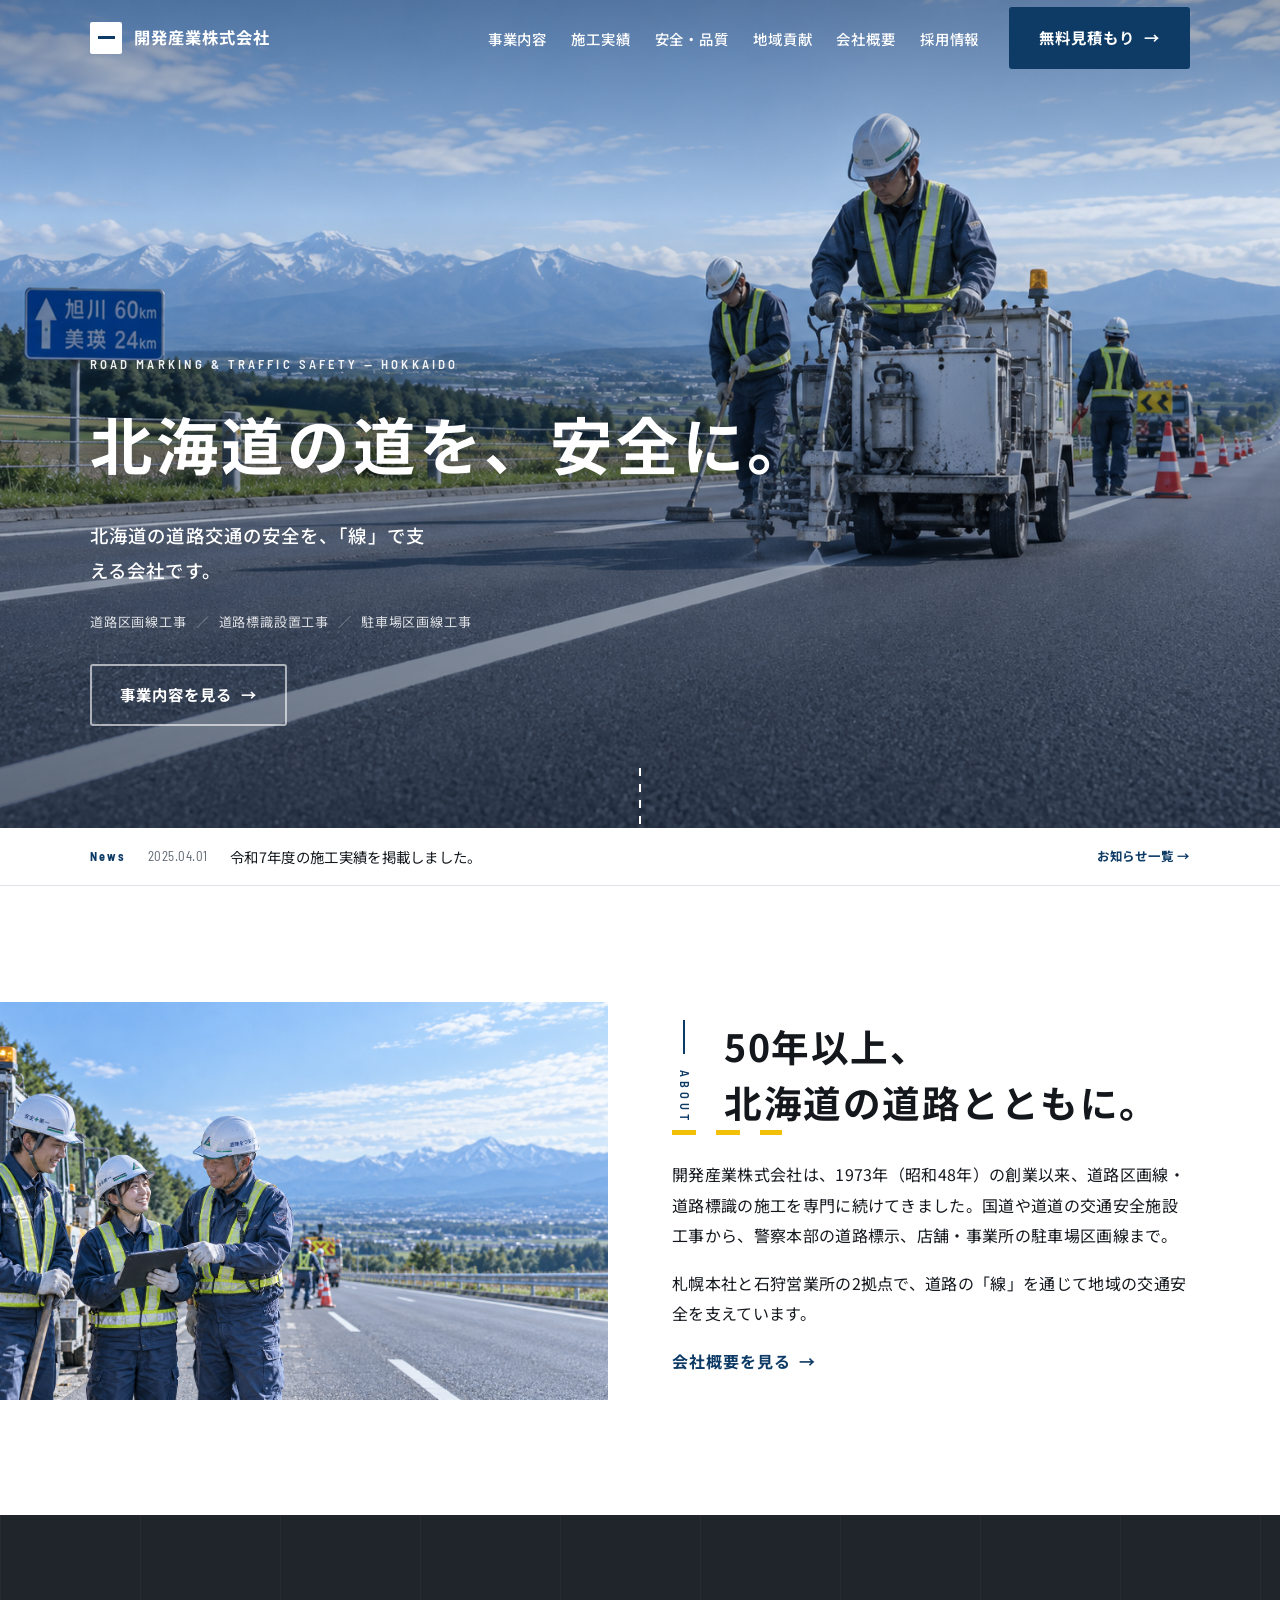
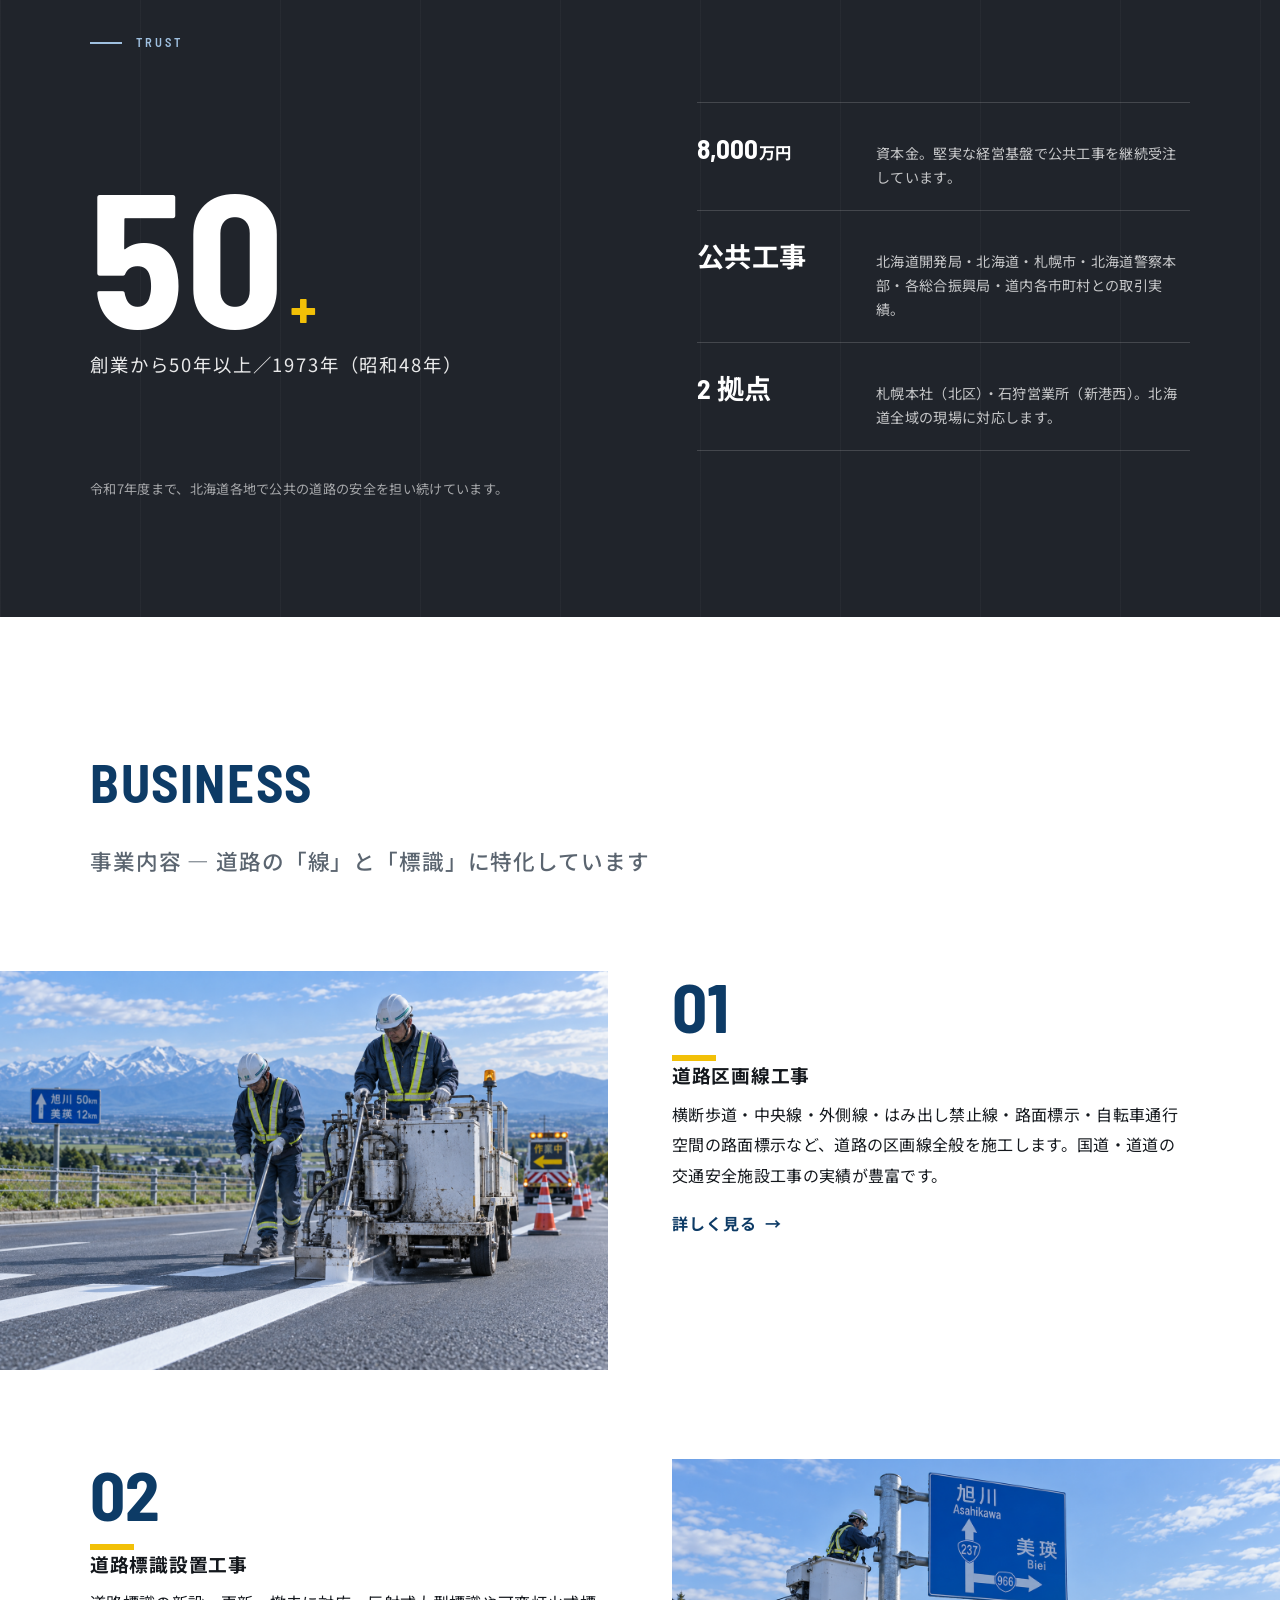
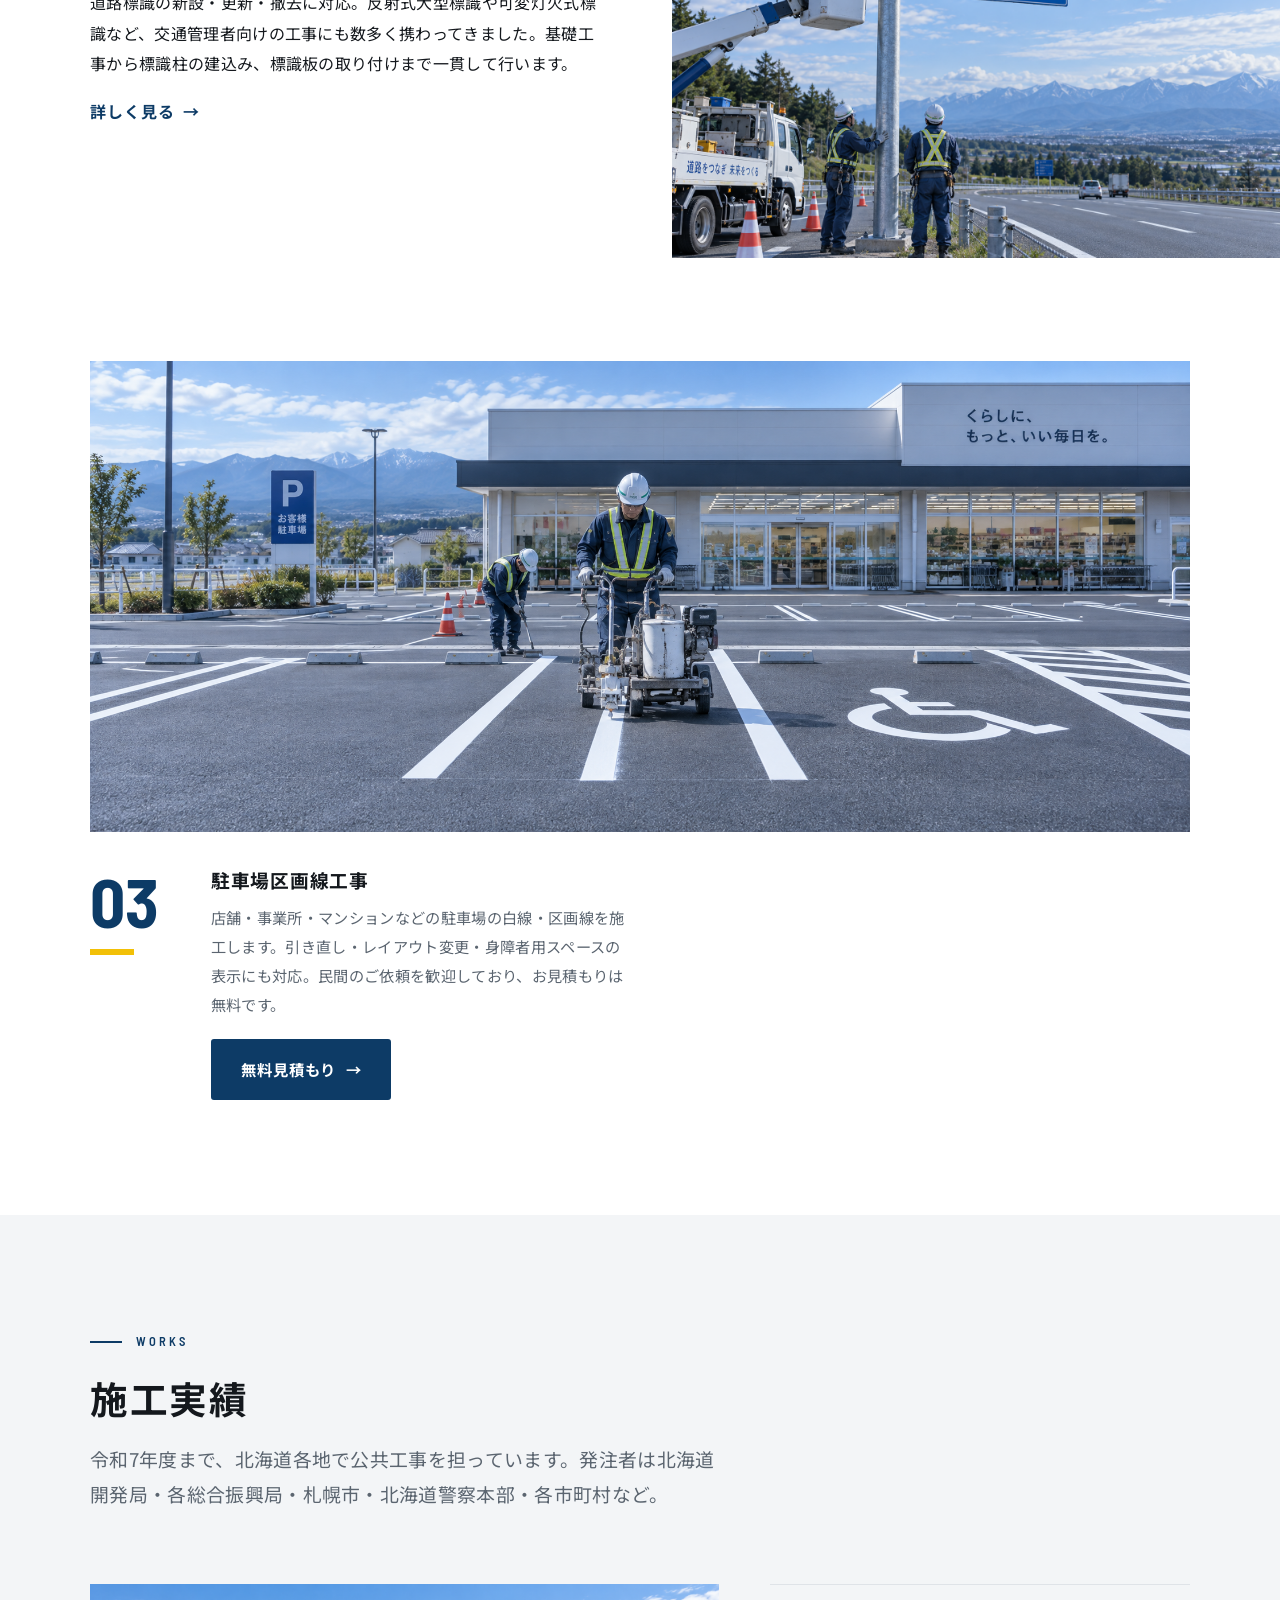
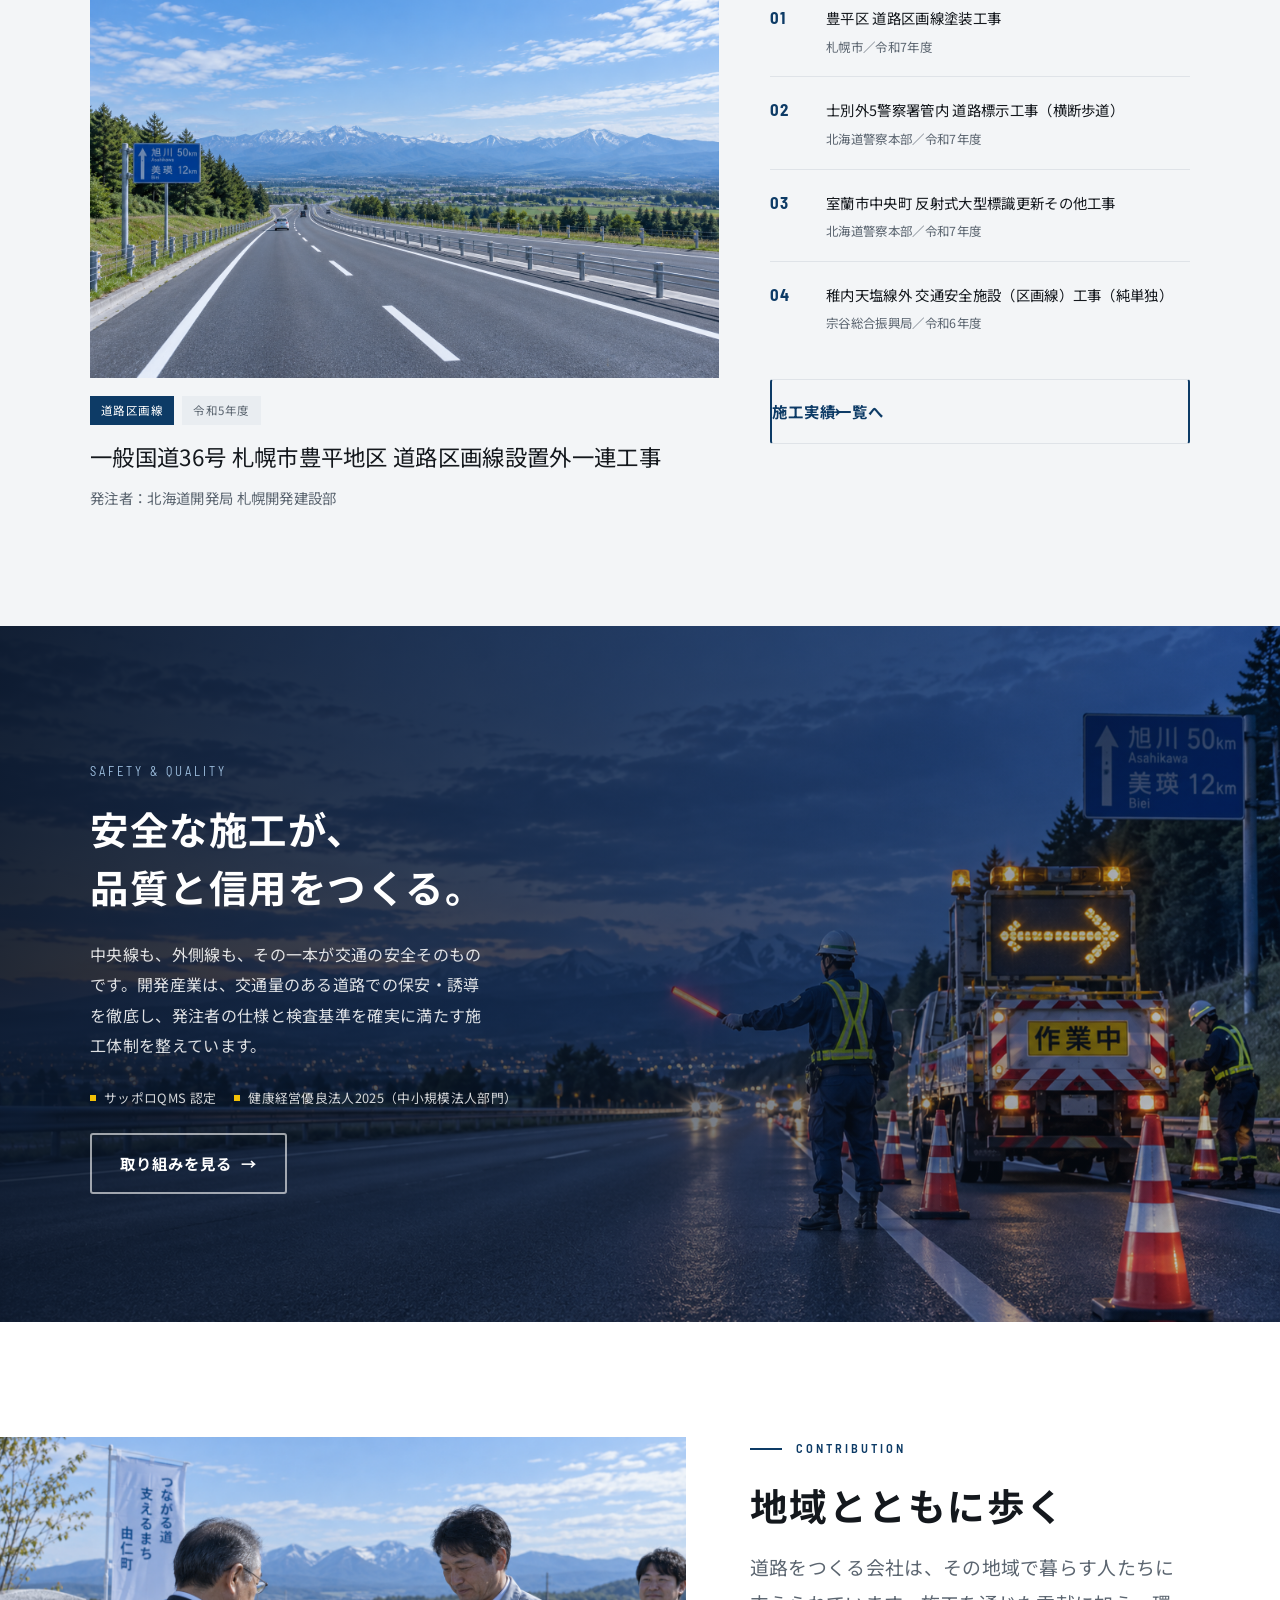
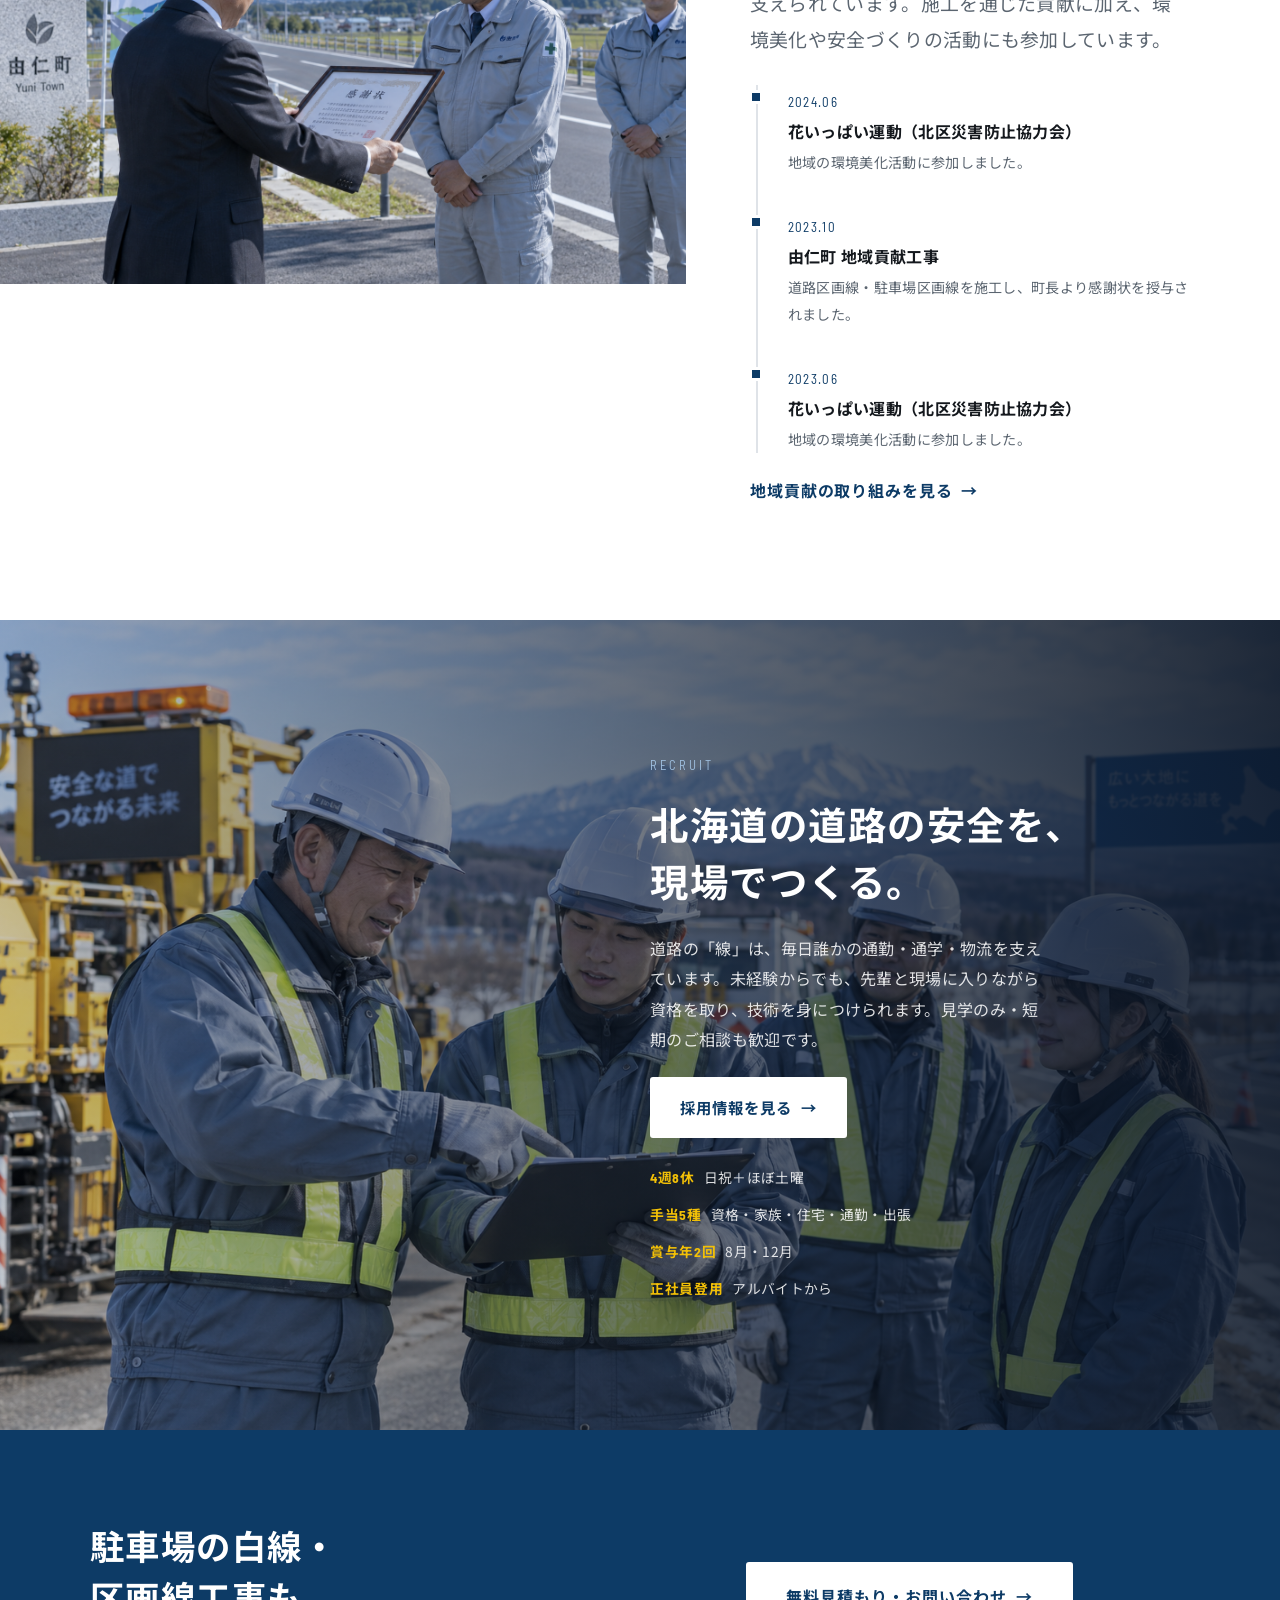
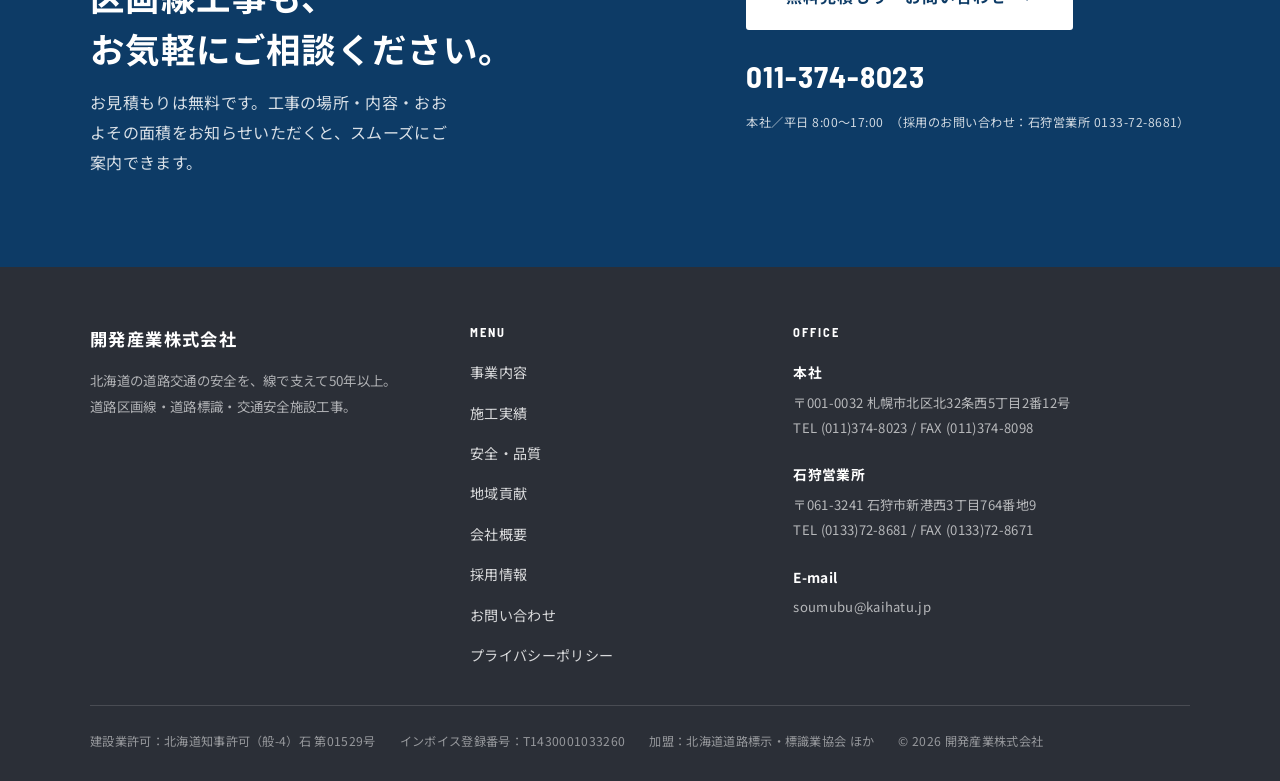
==== commit 4b92f51b: "サイト更新" ====
--- a/index.html
+++ b/index.html
@@ -92,7 +92,7 @@
     <div class="container">
       <div class="edito">
         <div class="edito__media bleed-l reveal">
-          <div class="media media--sky media--16x10" data-label="施工中の道路（差し替え予定）"></div>
+          <div class="media media--sky media--16x10"><img src="assets/img/about/about-team.jpg" alt="北海道の道路を支える開発産業の施工チーム" loading="lazy"></div>
         </div>
         <div class="edito__body reveal d1">
           <div class="sec-h sec-h--side">
@@ -138,7 +138,7 @@
 
       <div class="edito mt-l" style="margin-top:clamp(48px,7vw,90px)">
         <div class="edito__media bleed-l reveal">
-          <div class="media media--16x10" data-label="道路区画線 施工"></div>
+          <div class="media media--16x10"><img src="assets/img/business/biz-02-sign.jpg" alt="溶融式ライン引き機による道路区画線の施工" loading="lazy"></div>
         </div>
         <div class="edito__body reveal d1">
           <span class="signo">01</span>
@@ -150,7 +150,7 @@
 
       <div class="edito edito--rev" style="margin-top:clamp(48px,7vw,90px)">
         <div class="edito__media bleed-r reveal">
-          <div class="media media--16x10" data-label="道路標識 設置"></div>
+          <div class="media media--16x10"><img src="assets/img/business/biz-03-parking.jpg" alt="道路標識柱の建込みと標識板の取り付け作業" loading="lazy"></div>
         </div>
         <div class="edito__body reveal d1">
           <span class="signo">02</span>
@@ -163,7 +163,7 @@
       <!-- 03 は横長で意図的にリズムを崩す -->
       <div class="biz-full" style="margin-top:clamp(56px,8vw,110px)">
         <div class="biz-full__media reveal">
-          <div class="media media--wide" data-label="駐車場区画線 施工"></div>
+          <div class="media media--wide"><img src="assets/img/business/marking-tall.jpg" alt="店舗・事業所駐車場の区画線施工" loading="lazy"></div>
         </div>
         <div class="biz-full__body reveal d1">
           <span class="signo">03</span>
@@ -188,7 +188,7 @@
 
       <div class="works-split mt-l">
         <article class="wf reveal">
-          <div class="wf__media hoverzoom"><div class="media media--fill" data-label="国道36号 区画線設置"></div></div>
+          <div class="wf__media hoverzoom"><div class="media media--fill"><img src="assets/img/works/works-feature.jpg" alt="一般国道36号 札幌市豊平地区 道路区画線設置工事" loading="lazy"></div></div>
           <div class="wf__meta"><span class="tag-cat">道路区画線</span><span class="tag-year">令和5年度</span></div>
           <p class="wf__title">一般国道36号 札幌市豊平地区 道路区画線設置外一連工事</p>
           <p class="wf__client">発注者：北海道開発局 札幌開発建設部</p>
@@ -206,7 +206,7 @@
 
   <!-- ===== SAFETY ===== 現場写真バンド + テキストパネル -->
   <section class="photo-band" aria-labelledby="safety-h">
-    <div class="photo-band__bg" aria-hidden="true"><div class="media" data-label=""></div></div>
+    <div class="photo-band__bg" aria-hidden="true"><div class="media"><img src="assets/img/safety/safety-main.jpg" alt="" loading="lazy"></div></div>
     <div class="container photo-band__inner">
       <div class="photo-band__panel reveal">
         <span class="en" style="font-family:var(--font-en);letter-spacing:.24em;text-transform:uppercase;font-size:.78rem;color:#9fc0e0">Safety &amp; Quality</span>
@@ -226,7 +226,7 @@
     <div class="container">
       <div class="edito edito--wide">
         <div class="edito__media bleed-l reveal">
-          <div class="media media--16x10" data-label="由仁町 感謝状（差し替え予定）"></div>
+          <div class="media media--16x10"><img src="assets/img/contribution/contribution-yuni.jpg" alt="由仁町での地域貢献工事と感謝状の授与" loading="lazy"></div>
         </div>
         <div class="edito__body reveal d1">
           <div class="sec-h">
@@ -247,7 +247,7 @@
 
   <!-- ===== RECRUIT ===== 人物写真を主役に -->
   <section class="photo-band photo-band--r" aria-labelledby="recruit-h">
-    <div class="photo-band__bg" aria-hidden="true"><div class="media media--sky" data-label=""></div></div>
+    <div class="photo-band__bg" aria-hidden="true"><div class="media media--sky"><img src="assets/img/band/band-safety.jpg" alt="" loading="lazy"></div></div>
     <div class="container photo-band__inner">
       <div class="photo-band__panel reveal">
         <span class="en" style="font-family:var(--font-en);letter-spacing:.24em;text-transform:uppercase;font-size:.78rem;color:#9fc0e0">Recruit</span>
--- a/assets/css/style.css
+++ b/assets/css/style.css
@@ -231,10 +231,11 @@
   animation:heroZoom 22s linear infinite alternate; transition:opacity 1.2s var(--ease);
 }
 .hero__scene.is-active{ opacity:1; }
-.hero__scene--a{ background-image:linear-gradient(180deg,#123a6b 0%,#1f5c9c 45%,#6f86a0 62%,transparent 62%); }
-.hero__scene--b{ background-image:linear-gradient(180deg,#0d3b66 0%,#2f7fc4 46%,#9fb8c9 62%,transparent 62%); }
-.hero__scene--c{ background-image:linear-gradient(180deg,#0a1f3a 0%,#274c78 38%,#c98a4b 60%,transparent 60%); }
-.hero__road{ position:absolute; inset:0; background:url("../img/hero-road.svg") center bottom/cover no-repeat; }
+.hero__scene--a{ background-image:url("../img/hero/hero-01.jpg"); }
+.hero__scene--b{ background-image:url("../img/hero/hero-02.jpg"); }
+.hero__scene--c{ background-image:url("../img/hero/hero-03.jpg"); }
+/* 実写ヒーロー導入により、道路モチーフSVGの重ね描きは非表示（写真内に実際の道路があるため） */
+.hero__road{ display:none; }
 .hero__scrim{ position:absolute; inset:0; z-index:1; background:linear-gradient(180deg,rgba(6,17,34,.34) 0%,rgba(6,17,34,0) 26%,rgba(6,17,34,.6) 100%); }
 @keyframes heroZoom{ from{ transform:scale(1); } to{ transform:scale(1.07); } }
 
@@ -350,6 +351,14 @@
 .media--sq{ aspect-ratio:1/1; }
 .media--16x10{ aspect-ratio:16/10; }
 .media--fill{ position:absolute; inset:0; aspect-ratio:auto; width:100%; height:100%; }
+
+/* 実写差し替え: .media に中身(<img>)が入ったら placeholder 装飾を消す。
+   placeholder は空要素なので :not(:empty) で判定（:has 非対応ブラウザでも動作） */
+.media > img{ position:absolute; inset:0; width:100%; height:100%; object-fit:cover; display:block; }
+.media:not(:empty){ background:none; }
+.media:not(:empty)::before,
+.media:not(:empty)::after{ display:none; }
+
 .hoverzoom{ overflow:hidden; position:relative; }
 .hoverzoom .media{ transition:transform .5s var(--ease); }
 .hoverzoom:hover .media{ transform:scale(1.03); }
